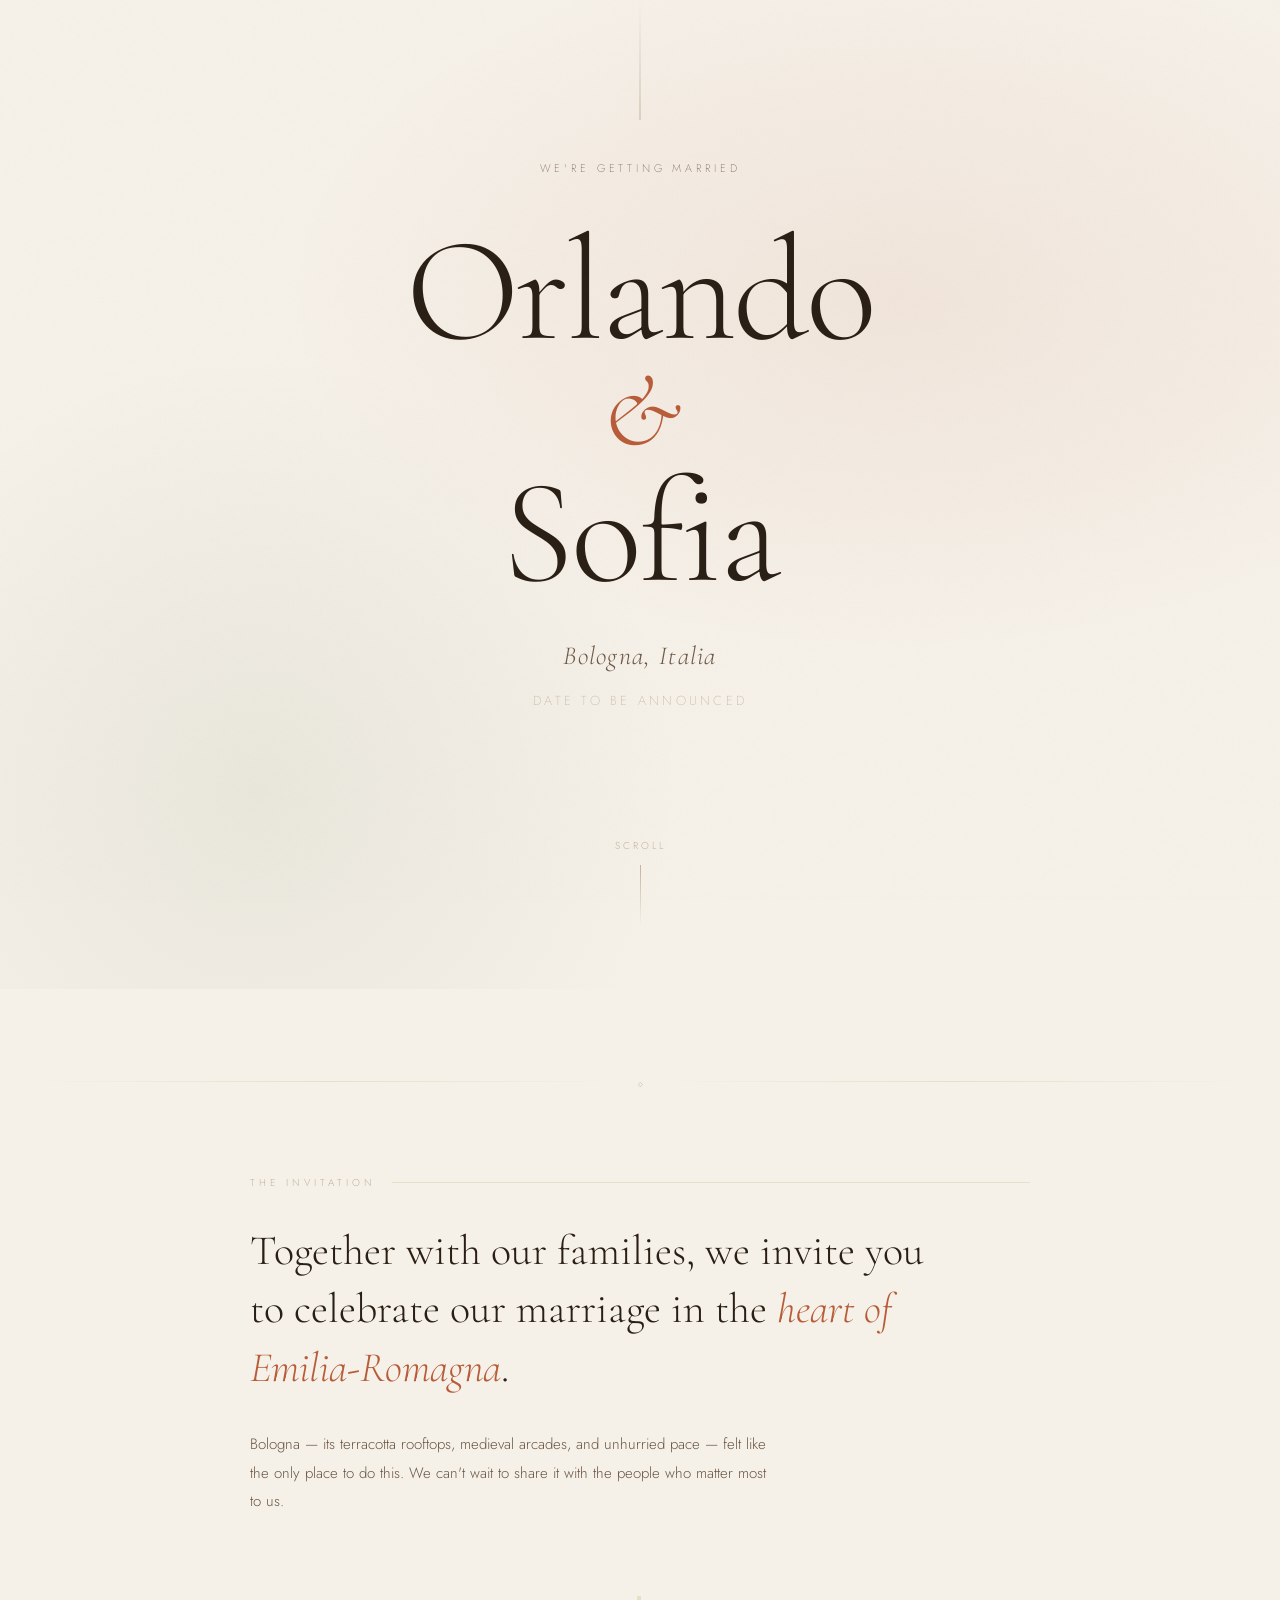
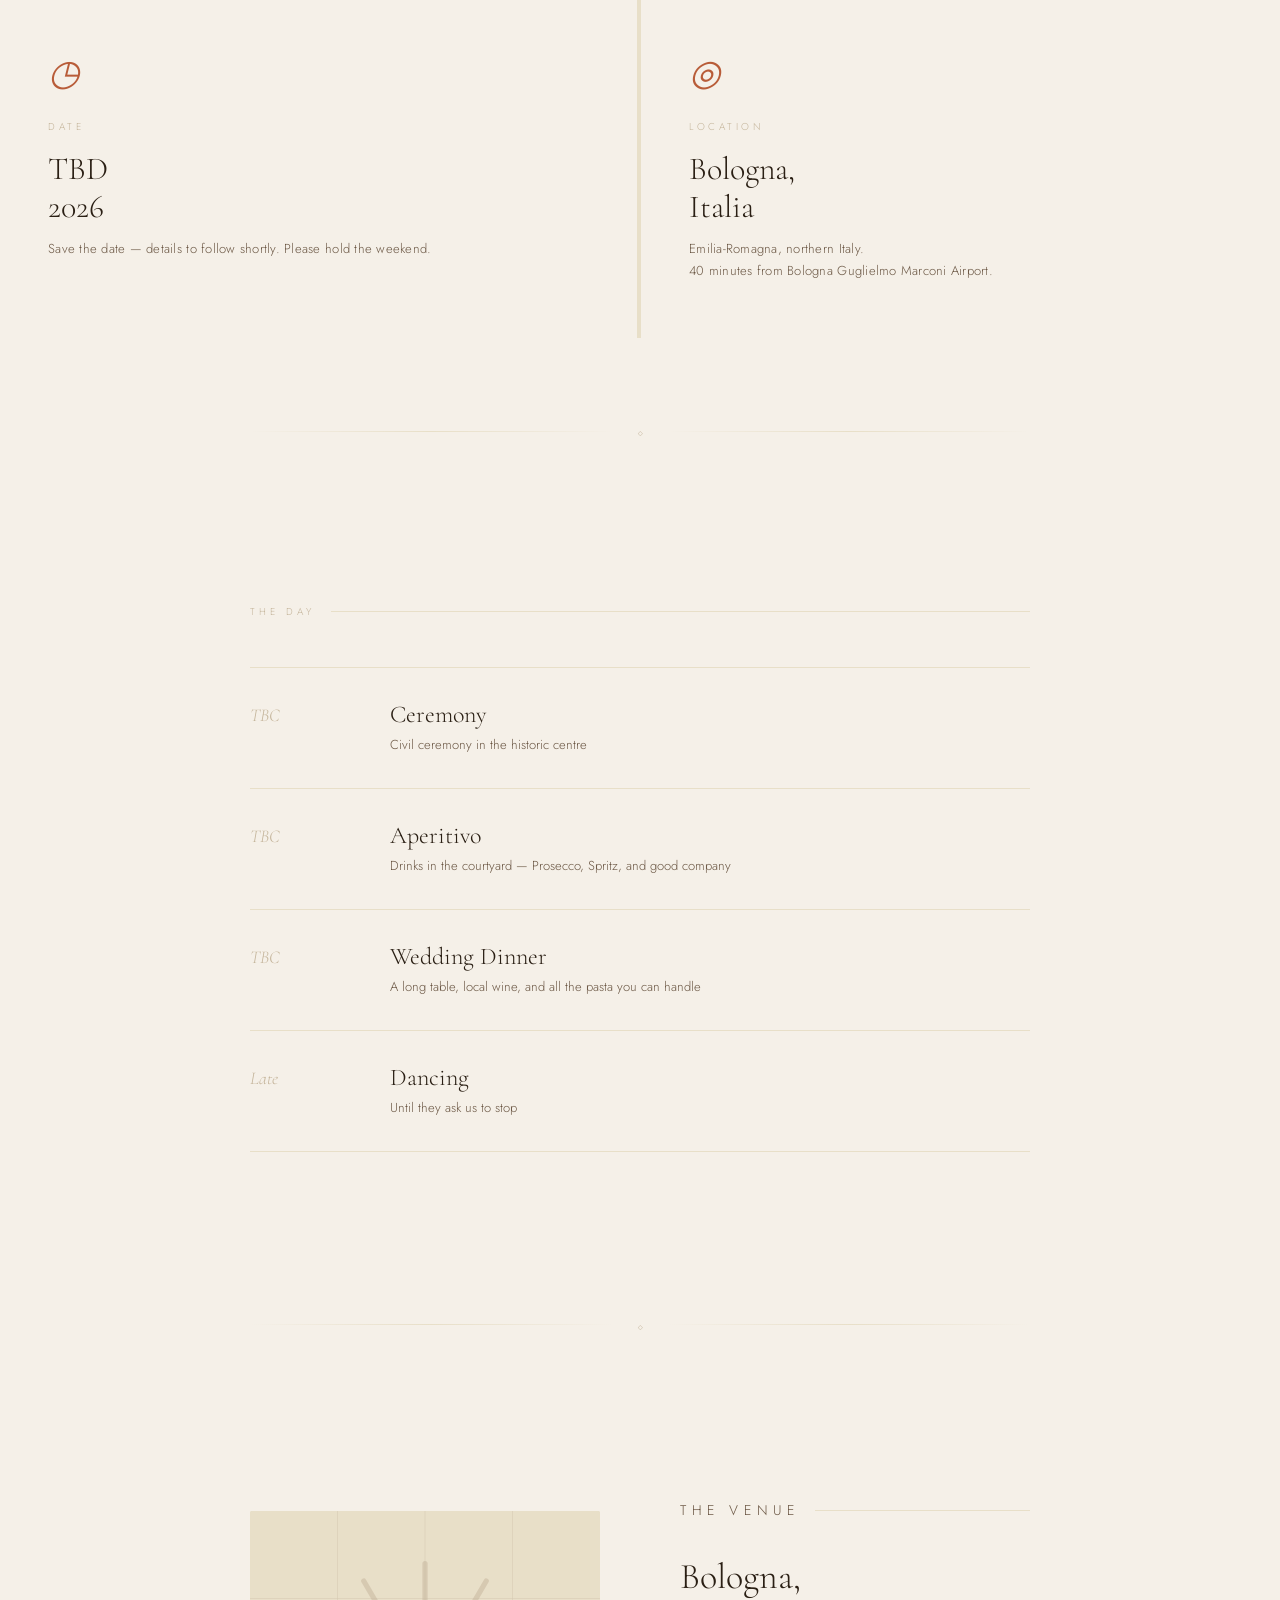
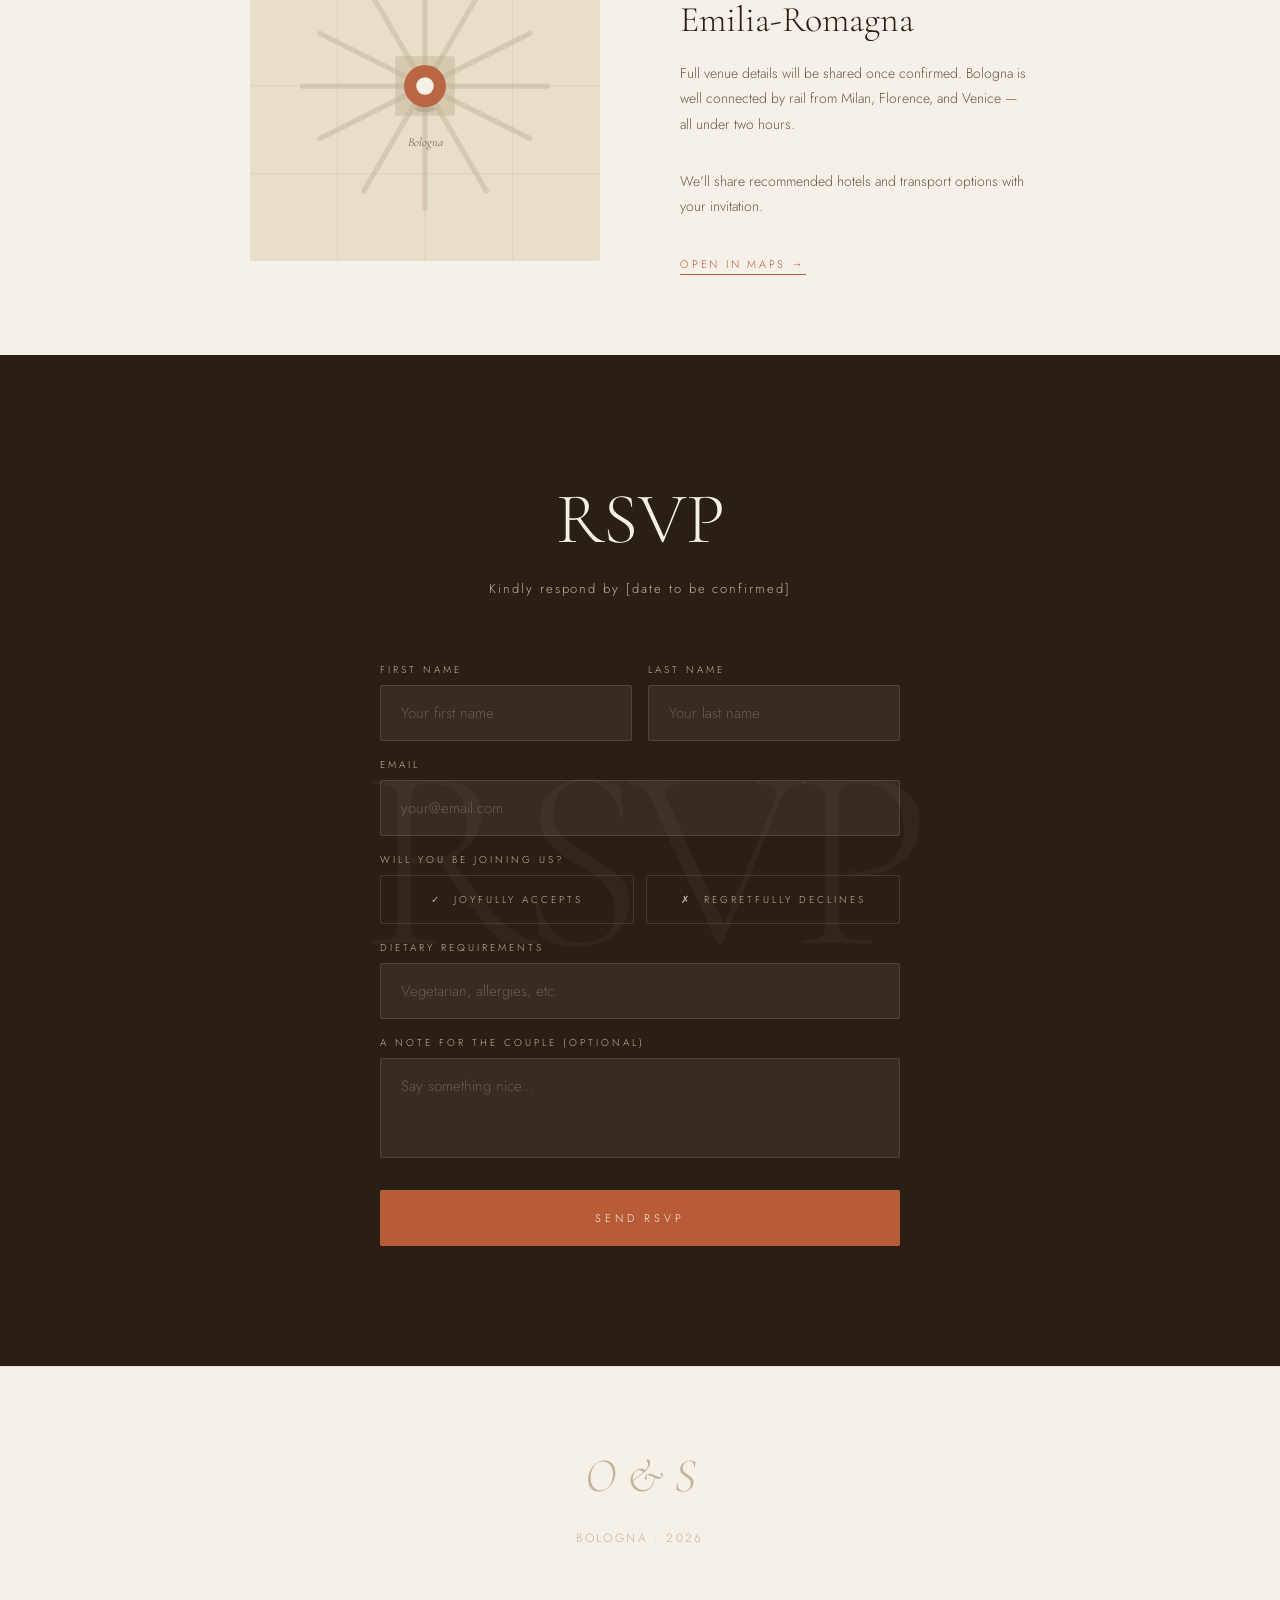
==== index.html @ 927996a4 "Add wedding invite page" ====
<!DOCTYPE html>
<html lang="en">
<head>
<meta charset="UTF-8">
<meta name="viewport" content="width=device-width, initial-scale=1.0">
<title>Orlando & Sofia — Bologna</title>
<link rel="preconnect" href="https://fonts.googleapis.com">
<link href="https://fonts.googleapis.com/css2?family=Cormorant+Garamond:ital,wght@0,300;0,400;1,300;1,400&family=Jost:wght@200;300;400&display=swap" rel="stylesheet">
<style>
  *, *::before, *::after { box-sizing: border-box; margin: 0; padding: 0; }

  :root {
    --cream: #f5f0e8;
    --warm: #e8dfc8;
    --stone: #c4b49a;
    --bark: #6b5744;
    --ink: #2a1f14;
    --terracotta: #b85c38;
    --sage: #7a8c6e;
  }

  html { scroll-behavior: smooth; }

  body {
    background: var(--cream);
    color: var(--ink);
    font-family: 'Jost', sans-serif;
    font-weight: 300;
    overflow-x: hidden;
  }

  /* Grain overlay */
  body::before {
    content: '';
    position: fixed;
    inset: 0;
    background-image: url("data:image/svg+xml,%3Csvg viewBox='0 0 256 256' xmlns='http://www.w3.org/2000/svg'%3E%3Cfilter id='noise'%3E%3CfeTurbulence type='fractalNoise' baseFrequency='0.9' numOctaves='4' stitchTiles='stitch'/%3E%3C/filter%3E%3Crect width='100%25' height='100%25' filter='url(%23noise)' opacity='0.04'/%3E%3C/svg%3E");
    pointer-events: none;
    z-index: 1000;
    opacity: 0.4;
  }

  /* ── HERO ── */
  .hero {
    min-height: 100vh;
    display: grid;
    grid-template-rows: 1fr auto;
    position: relative;
    padding: 0 40px;
    overflow: hidden;
  }

  .hero-bg {
    position: absolute;
    inset: 0;
    background:
      radial-gradient(ellipse 80% 60% at 70% 30%, rgba(184,92,56,0.08) 0%, transparent 60%),
      radial-gradient(ellipse 60% 80% at 20% 80%, rgba(122,140,110,0.10) 0%, transparent 55%),
      var(--cream);
    z-index: 0;
  }

  .hero-ornament {
    position: absolute;
    top: 0; left: 50%;
    transform: translateX(-50%);
    width: 1px;
    height: 120px;
    background: linear-gradient(to bottom, transparent, var(--stone));
    z-index: 1;
  }

  .hero-content {
    display: flex;
    flex-direction: column;
    align-items: center;
    justify-content: center;
    text-align: center;
    padding: 160px 0 80px;
    position: relative;
    z-index: 2;
  }

  .hero-eyebrow {
    font-family: 'Jost', sans-serif;
    font-weight: 200;
    font-size: 11px;
    letter-spacing: 0.35em;
    text-transform: uppercase;
    color: var(--bark);
    margin-bottom: 48px;
    opacity: 0;
    animation: fadeUp 1s ease 0.2s forwards;
  }

  .hero-names {
    font-family: 'Cormorant Garamond', serif;
    font-weight: 300;
    font-size: clamp(72px, 12vw, 148px);
    line-height: 0.9;
    letter-spacing: -0.02em;
    color: var(--ink);
    opacity: 0;
    animation: fadeUp 1.2s ease 0.4s forwards;
  }

  .hero-names .ampersand {
    font-style: italic;
    color: var(--terracotta);
    display: block;
    font-size: 0.7em;
    margin: 8px 0;
  }

  .hero-location {
    font-family: 'Cormorant Garamond', serif;
    font-style: italic;
    font-size: clamp(18px, 3vw, 26px);
    color: var(--bark);
    margin-top: 40px;
    letter-spacing: 0.05em;
    opacity: 0;
    animation: fadeUp 1s ease 0.8s forwards;
  }

  .hero-date {
    font-family: 'Jost', sans-serif;
    font-weight: 200;
    font-size: 13px;
    letter-spacing: 0.25em;
    text-transform: uppercase;
    color: var(--stone);
    margin-top: 20px;
    opacity: 0;
    animation: fadeUp 1s ease 1s forwards;
  }

  .hero-scroll {
    padding: 48px 0 64px;
    display: flex;
    flex-direction: column;
    align-items: center;
    gap: 12px;
    position: relative;
    z-index: 2;
    opacity: 0;
    animation: fadeUp 1s ease 1.4s forwards;
  }

  .hero-scroll span {
    font-size: 10px;
    letter-spacing: 0.3em;
    text-transform: uppercase;
    color: var(--stone);
  }

  .scroll-line {
    width: 1px;
    height: 60px;
    background: linear-gradient(to bottom, var(--stone), transparent);
    animation: scrollPulse 2s ease-in-out infinite;
  }

  /* ── DIVIDER ── */
  .divider {
    display: flex;
    align-items: center;
    gap: 24px;
    padding: 0 40px;
    margin: 80px 0;
  }

  .divider-line {
    flex: 1;
    height: 1px;
    background: linear-gradient(to right, transparent, var(--warm), transparent);
  }

  .divider-mark {
    font-family: 'Cormorant Garamond', serif;
    font-style: italic;
    font-size: 22px;
    color: var(--stone);
  }

  /* ── SECTION BASE ── */
  section {
    max-width: 860px;
    margin: 0 auto;
    padding: 0 40px;
  }

  .section-label {
    font-size: 10px;
    letter-spacing: 0.4em;
    text-transform: uppercase;
    color: var(--stone);
    margin-bottom: 32px;
    display: flex;
    align-items: center;
    gap: 16px;
  }

  .section-label::after {
    content: '';
    flex: 1;
    height: 1px;
    background: var(--warm);
  }

  /* ── INTRO ── */
  .intro-text {
    font-family: 'Cormorant Garamond', serif;
    font-size: clamp(28px, 4vw, 42px);
    font-weight: 300;
    line-height: 1.4;
    color: var(--ink);
    max-width: 680px;
  }

  .intro-text em {
    font-style: italic;
    color: var(--terracotta);
  }

  .intro-sub {
    margin-top: 32px;
    font-size: 15px;
    line-height: 1.9;
    color: var(--bark);
    max-width: 520px;
  }

  /* ── DETAILS GRID ── */
  .details-grid {
    display: grid;
    grid-template-columns: 1fr 1fr;
    gap: 2px;
    background: var(--warm);
    margin: 80px 0;
  }

  .detail-card {
    background: var(--cream);
    padding: 56px 48px;
  }

  .detail-card:first-child {
    border-right: 2px solid var(--warm);
  }

  .detail-icon {
    font-family: 'Cormorant Garamond', serif;
    font-style: italic;
    font-size: 36px;
    color: var(--terracotta);
    margin-bottom: 24px;
    display: block;
  }

  .detail-heading {
    font-size: 10px;
    letter-spacing: 0.35em;
    text-transform: uppercase;
    color: var(--stone);
    margin-bottom: 16px;
  }

  .detail-main {
    font-family: 'Cormorant Garamond', serif;
    font-size: 32px;
    font-weight: 300;
    line-height: 1.2;
    color: var(--ink);
  }

  .detail-sub {
    margin-top: 12px;
    font-size: 13px;
    color: var(--bark);
    line-height: 1.7;
    letter-spacing: 0.02em;
  }

  /* ── SCHEDULE ── */
  .schedule {
    padding: 80px 0;
  }

  .schedule-list {
    list-style: none;
    margin-top: 48px;
    display: flex;
    flex-direction: column;
    gap: 0;
  }

  .schedule-item {
    display: grid;
    grid-template-columns: 100px 1fr;
    gap: 40px;
    padding: 32px 0;
    border-top: 1px solid var(--warm);
    align-items: start;
    transition: background 0.2s;
  }

  .schedule-item:last-child { border-bottom: 1px solid var(--warm); }

  .schedule-time {
    font-family: 'Cormorant Garamond', serif;
    font-style: italic;
    font-size: 18px;
    color: var(--stone);
    padding-top: 4px;
  }

  .schedule-event {
    font-family: 'Cormorant Garamond', serif;
    font-size: 24px;
    font-weight: 300;
    color: var(--ink);
  }

  .schedule-note {
    font-size: 13px;
    color: var(--bark);
    margin-top: 6px;
    line-height: 1.6;
  }

  /* ── VENUE ── */
  .venue-block {
    padding: 80px 0;
    display: grid;
    grid-template-columns: 1fr 1fr;
    gap: 80px;
    align-items: center;
  }

  .venue-map {
    aspect-ratio: 1;
    background: var(--warm);
    border-radius: 2px;
    overflow: hidden;
    position: relative;
  }

  .venue-map svg {
    width: 100%;
    height: 100%;
  }

  .venue-info h3 {
    font-family: 'Cormorant Garamond', serif;
    font-size: 36px;
    font-weight: 300;
    line-height: 1.2;
    margin-bottom: 20px;
  }

  .venue-info p {
    font-size: 14px;
    color: var(--bark);
    line-height: 1.8;
    margin-bottom: 32px;
  }

  .venue-link {
    display: inline-flex;
    align-items: center;
    gap: 10px;
    font-size: 11px;
    letter-spacing: 0.25em;
    text-transform: uppercase;
    color: var(--terracotta);
    text-decoration: none;
    border-bottom: 1px solid currentColor;
    padding-bottom: 2px;
    transition: opacity 0.2s;
  }

  .venue-link:hover { opacity: 0.6; }

  /* ── RSVP ── */
  .rsvp-section {
    padding: 120px 40px;
    max-width: 100%;
    background: var(--ink);
    color: var(--cream);
    text-align: center;
    position: relative;
    overflow: hidden;
  }

  .rsvp-section::before {
    content: 'RSVP';
    position: absolute;
    font-family: 'Cormorant Garamond', serif;
    font-size: 260px;
    font-weight: 300;
    color: rgba(255,255,255,0.03);
    top: 50%;
    left: 50%;
    transform: translate(-50%, -50%);
    white-space: nowrap;
    pointer-events: none;
    letter-spacing: -0.05em;
  }

  .rsvp-heading {
    font-family: 'Cormorant Garamond', serif;
    font-size: clamp(40px, 6vw, 72px);
    font-weight: 300;
    color: var(--cream);
    margin-bottom: 16px;
    position: relative;
  }

  .rsvp-sub {
    font-size: 13px;
    letter-spacing: 0.15em;
    color: var(--stone);
    margin-bottom: 64px;
    position: relative;
  }

  .rsvp-form {
    max-width: 520px;
    margin: 0 auto;
    display: flex;
    flex-direction: column;
    gap: 16px;
    position: relative;
  }

  .form-row {
    display: grid;
    grid-template-columns: 1fr 1fr;
    gap: 16px;
  }

  .field {
    display: flex;
    flex-direction: column;
    gap: 8px;
    text-align: left;
  }

  .field label {
    font-size: 10px;
    letter-spacing: 0.3em;
    text-transform: uppercase;
    color: var(--stone);
  }

  .field input,
  .field select,
  .field textarea {
    background: rgba(255,255,255,0.06);
    border: 1px solid rgba(255,255,255,0.12);
    color: var(--cream);
    font-family: 'Jost', sans-serif;
    font-weight: 300;
    font-size: 15px;
    padding: 16px 20px;
    border-radius: 2px;
    outline: none;
    transition: border-color 0.2s, background 0.2s;
    width: 100%;
  }

  .field input::placeholder,
  .field textarea::placeholder { color: rgba(245,240,232,0.25); }

  .field input:focus,
  .field select:focus,
  .field textarea:focus {
    border-color: rgba(255,255,255,0.35);
    background: rgba(255,255,255,0.09);
  }

  .field select option { background: var(--ink); }

  .field textarea { resize: none; min-height: 100px; }

  .rsvp-radio-group {
    display: grid;
    grid-template-columns: 1fr 1fr;
    gap: 12px;
  }

  .radio-card {
    position: relative;
  }

  .radio-card input {
    position: absolute;
    opacity: 0;
    width: 0; height: 0;
  }

  .radio-label {
    display: flex;
    align-items: center;
    justify-content: center;
    gap: 10px;
    padding: 16px;
    border: 1px solid rgba(255,255,255,0.12);
    border-radius: 2px;
    cursor: pointer;
    font-size: 13px;
    letter-spacing: 0.1em;
    color: var(--stone);
    transition: all 0.2s;
  }

  .radio-card input:checked + .radio-label {
    border-color: var(--terracotta);
    color: var(--cream);
    background: rgba(184,92,56,0.15);
  }

  .submit-btn {
    margin-top: 16px;
    padding: 20px 48px;
    background: var(--terracotta);
    color: var(--cream);
    border: none;
    font-family: 'Jost', sans-serif;
    font-weight: 300;
    font-size: 11px;
    letter-spacing: 0.35em;
    text-transform: uppercase;
    cursor: pointer;
    border-radius: 2px;
    transition: opacity 0.2s, transform 0.2s;
  }

  .submit-btn:hover { opacity: 0.85; transform: translateY(-1px); }

  /* ── FOOTER ── */
  footer {
    padding: 80px 40px;
    text-align: center;
    border-top: 1px solid var(--warm);
  }

  footer .monogram {
    font-family: 'Cormorant Garamond', serif;
    font-style: italic;
    font-size: 48px;
    color: var(--stone);
    display: block;
    margin-bottom: 24px;
  }

  footer p {
    font-size: 12px;
    letter-spacing: 0.2em;
    text-transform: uppercase;
    color: var(--stone);
  }

  /* ── ANIMATIONS ── */
  @keyframes fadeUp {
    from { opacity: 0; transform: translateY(24px); }
    to   { opacity: 1; transform: translateY(0); }
  }

  @keyframes scrollPulse {
    0%, 100% { opacity: 0.4; transform: scaleY(1); }
    50%       { opacity: 1;   transform: scaleY(1.1); }
  }

  .reveal {
    opacity: 0;
    transform: translateY(32px);
    transition: opacity 0.9s ease, transform 0.9s ease;
  }

  .reveal.visible {
    opacity: 1;
    transform: translateY(0);
  }

  /* ── MOBILE ── */
  @media (max-width: 680px) {
    .hero { padding: 0 24px; }
    section { padding: 0 24px; }
    .details-grid { grid-template-columns: 1fr; }
    .detail-card:first-child { border-right: none; border-bottom: 2px solid var(--warm); }
    .venue-block { grid-template-columns: 1fr; gap: 40px; }
    .form-row { grid-template-columns: 1fr; }
    .divider { padding: 0 24px; }
    .rsvp-section { padding: 80px 24px; }
  }
</style>
</head>
<body>

<!-- HERO -->
<div class="hero">
  <div class="hero-bg"></div>
  <div class="hero-ornament"></div>
  <div class="hero-content">
    <p class="hero-eyebrow">We're getting married</p>
    <h1 class="hero-names">
      Orlando
      <span class="ampersand">&</span>
      Sofia
    </h1>
    <p class="hero-location">Bologna, Italia</p>
    <p class="hero-date">Date to be announced</p>
  </div>
  <div class="hero-scroll">
    <span>Scroll</span>
    <div class="scroll-line"></div>
  </div>
</div>

<!-- INTRO -->
<div class="divider reveal">
  <div class="divider-line"></div>
  <span class="divider-mark">◇</span>
  <div class="divider-line"></div>
</div>

<section class="reveal">
  <p class="section-label">The invitation</p>
  <p class="intro-text">
    Together with our families, we invite you to celebrate our marriage in the <em>heart of Emilia-Romagna</em>.
  </p>
  <p class="intro-sub">
    Bologna — its terracotta rooftops, medieval arcades, and unhurried pace — felt like the only place to do this. We can't wait to share it with the people who matter most to us.
  </p>
</section>

<!-- DETAILS -->
<div class="details-grid reveal">
  <div class="detail-card">
    <span class="detail-icon">◷</span>
    <p class="detail-heading">Date</p>
    <p class="detail-main">TBD<br>2026</p>
    <p class="detail-sub">Save the date — details to follow shortly. Please hold the weekend.</p>
  </div>
  <div class="detail-card">
    <span class="detail-icon">◎</span>
    <p class="detail-heading">Location</p>
    <p class="detail-main">Bologna,<br>Italia</p>
    <p class="detail-sub">Emilia-Romagna, northern Italy.<br>40 minutes from Bologna Guglielmo Marconi Airport.</p>
  </div>
</div>

<!-- SCHEDULE -->
<section>
  <div class="divider reveal" style="padding: 0; margin: 0 0 80px;">
    <div class="divider-line"></div>
    <span class="divider-mark">◇</span>
    <div class="divider-line"></div>
  </div>
  <div class="schedule reveal">
    <p class="section-label">The day</p>
    <ul class="schedule-list">
      <li class="schedule-item">
        <span class="schedule-time">TBC</span>
        <div>
          <p class="schedule-event">Ceremony</p>
          <p class="schedule-note">Civil ceremony in the historic centre</p>
        </div>
      </li>
      <li class="schedule-item">
        <span class="schedule-time">TBC</span>
        <div>
          <p class="schedule-event">Aperitivo</p>
          <p class="schedule-note">Drinks in the courtyard — Prosecco, Spritz, and good company</p>
        </div>
      </li>
      <li class="schedule-item">
        <span class="schedule-time">TBC</span>
        <div>
          <p class="schedule-event">Wedding Dinner</p>
          <p class="schedule-note">A long table, local wine, and all the pasta you can handle</p>
        </div>
      </li>
      <li class="schedule-item">
        <span class="schedule-time">Late</span>
        <div>
          <p class="schedule-event">Dancing</p>
          <p class="schedule-note">Until they ask us to stop</p>
        </div>
      </li>
    </ul>
  </div>
</section>

<!-- VENUE -->
<section>
  <div class="divider reveal" style="padding: 0; margin: 80px 0;">
    <div class="divider-line"></div>
    <span class="divider-mark">◇</span>
    <div class="divider-line"></div>
  </div>
  <div class="venue-block reveal">
    <div class="venue-map">
      <svg viewBox="0 0 400 400" xmlns="http://www.w3.org/2000/svg">
        <rect width="400" height="400" fill="#e8dfc8"/>
        <!-- Grid lines -->
        <g stroke="#c4b49a" stroke-width="0.5" opacity="0.6">
          <line x1="0" y1="100" x2="400" y2="100"/>
          <line x1="0" y1="200" x2="400" y2="200"/>
          <line x1="0" y1="300" x2="400" y2="300"/>
          <line x1="100" y1="0" x2="100" y2="400"/>
          <line x1="200" y1="0" x2="200" y2="400"/>
          <line x1="300" y1="0" x2="300" y2="400"/>
        </g>
        <!-- Streets (simplified Bologna centro) -->
        <g stroke="#c4b49a" stroke-width="6" stroke-linecap="round" fill="none" opacity="0.5">
          <line x1="60" y1="200" x2="340" y2="200"/>
          <line x1="200" y1="60" x2="200" y2="340"/>
          <line x1="80" y1="140" x2="320" y2="260"/>
          <line x1="80" y1="260" x2="320" y2="140"/>
          <line x1="130" y1="80" x2="270" y2="320"/>
          <line x1="130" y1="320" x2="270" y2="80"/>
        </g>
        <!-- Piazza Maggiore shape -->
        <rect x="166" y="166" width="68" height="68" fill="#c4b49a" rx="2" opacity="0.5"/>
        <!-- Pin -->
        <circle cx="200" cy="200" r="24" fill="#b85c38" opacity="0.9"/>
        <circle cx="200" cy="200" r="10" fill="#f5f0e8"/>
        <!-- Pin shadow -->
        <ellipse cx="200" cy="226" rx="12" ry="4" fill="#6b5744" opacity="0.2"/>
        <!-- Label -->
        <text x="200" y="268" text-anchor="middle" font-family="Cormorant Garamond, serif" font-style="italic" font-size="14" fill="#6b5744">Bologna</text>
      </svg>
    </div>
    <div class="venue-info">
      <p class="section-label">The venue</p>
      <h3>Bologna,<br>Emilia-Romagna</h3>
      <p>Full venue details will be shared once confirmed. Bologna is well connected by rail from Milan, Florence, and Venice — all under two hours.</p>
      <p>We'll share recommended hotels and transport options with your invitation.</p>
      <a href="https://maps.google.com/?q=Bologna,Italy" target="_blank" class="venue-link">
        Open in maps →
      </a>
    </div>
  </div>
</section>

<!-- RSVP -->
<div class="rsvp-section" id="rsvp">
  <h2 class="rsvp-heading">RSVP</h2>
  <p class="rsvp-sub">Kindly respond by [date to be confirmed]</p>

  <form class="rsvp-form" onsubmit="handleRSVP(event)">
    <div class="form-row">
      <div class="field">
        <label>First name</label>
        <input type="text" placeholder="Your first name" required>
      </div>
      <div class="field">
        <label>Last name</label>
        <input type="text" placeholder="Your last name" required>
      </div>
    </div>

    <div class="field">
      <label>Email</label>
      <input type="email" placeholder="your@email.com" required>
    </div>

    <div class="field">
      <label>Will you be joining us?</label>
      <div class="rsvp-radio-group">
        <div class="radio-card">
          <input type="radio" name="attending" id="yes" value="yes">
          <label class="radio-label" for="yes">✓ &nbsp;Joyfully accepts</label>
        </div>
        <div class="radio-card">
          <input type="radio" name="attending" id="no" value="no">
          <label class="radio-label" for="no">✗ &nbsp;Regretfully declines</label>
        </div>
      </div>
    </div>

    <div class="field">
      <label>Dietary requirements</label>
      <input type="text" placeholder="Vegetarian, allergies, etc.">
    </div>

    <div class="field">
      <label>A note for the couple (optional)</label>
      <textarea placeholder="Say something nice..."></textarea>
    </div>

    <button type="submit" class="submit-btn">Send RSVP</button>
  </form>
</div>

<!-- FOOTER -->
<footer>
  <span class="monogram">O & S</span>
  <p>Bologna · 2026</p>
</footer>

<script>
  // Scroll reveal
  const reveals = document.querySelectorAll('.reveal');
  const observer = new IntersectionObserver((entries) => {
    entries.forEach(e => {
      if (e.isIntersecting) {
        e.target.classList.add('visible');
        observer.unobserve(e.target);
      }
    });
  }, { threshold: 0.1 });
  reveals.forEach(el => observer.observe(el));

  // RSVP submit
  function handleRSVP(e) {
    e.preventDefault();
    const btn = e.target.querySelector('.submit-btn');
    btn.textContent = 'Sent — thank you ♡';
    btn.style.background = '#7a8c6e';
    btn.disabled = true;
  }
</script>
</body>
</html>
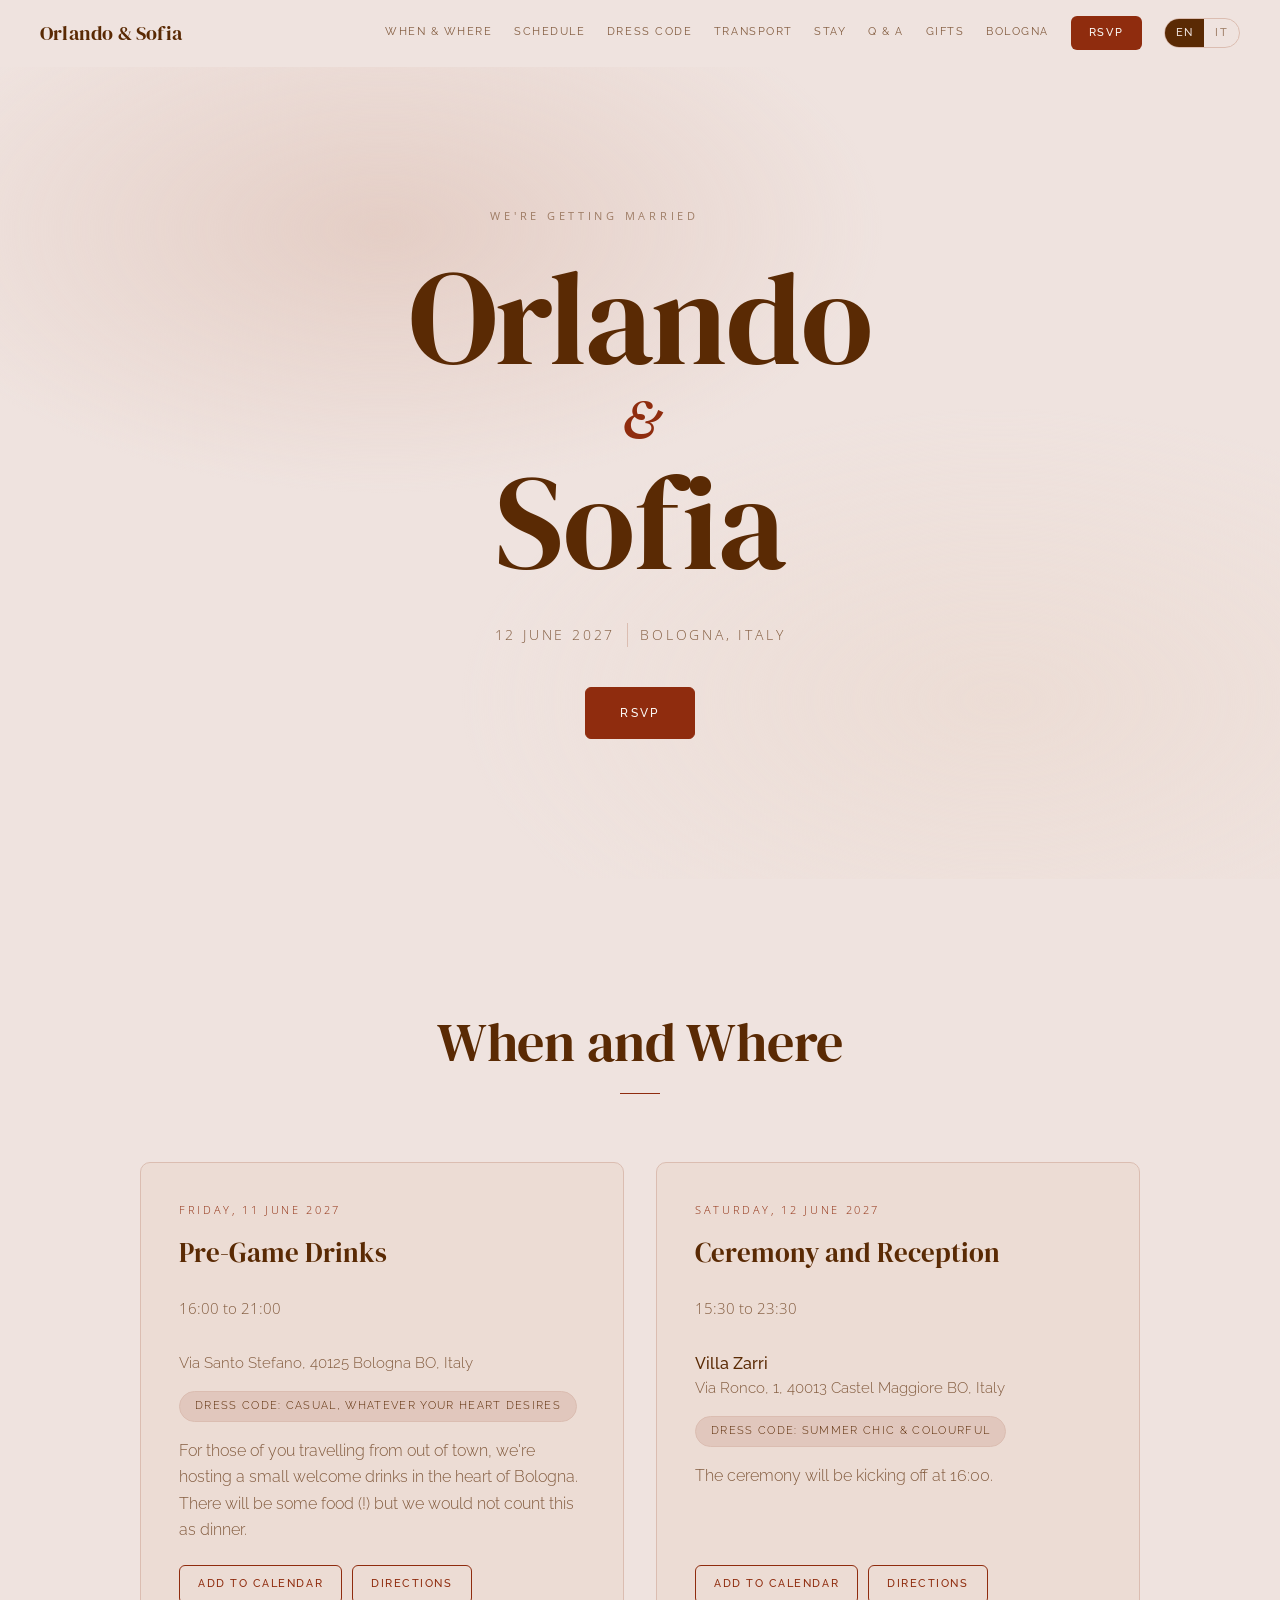
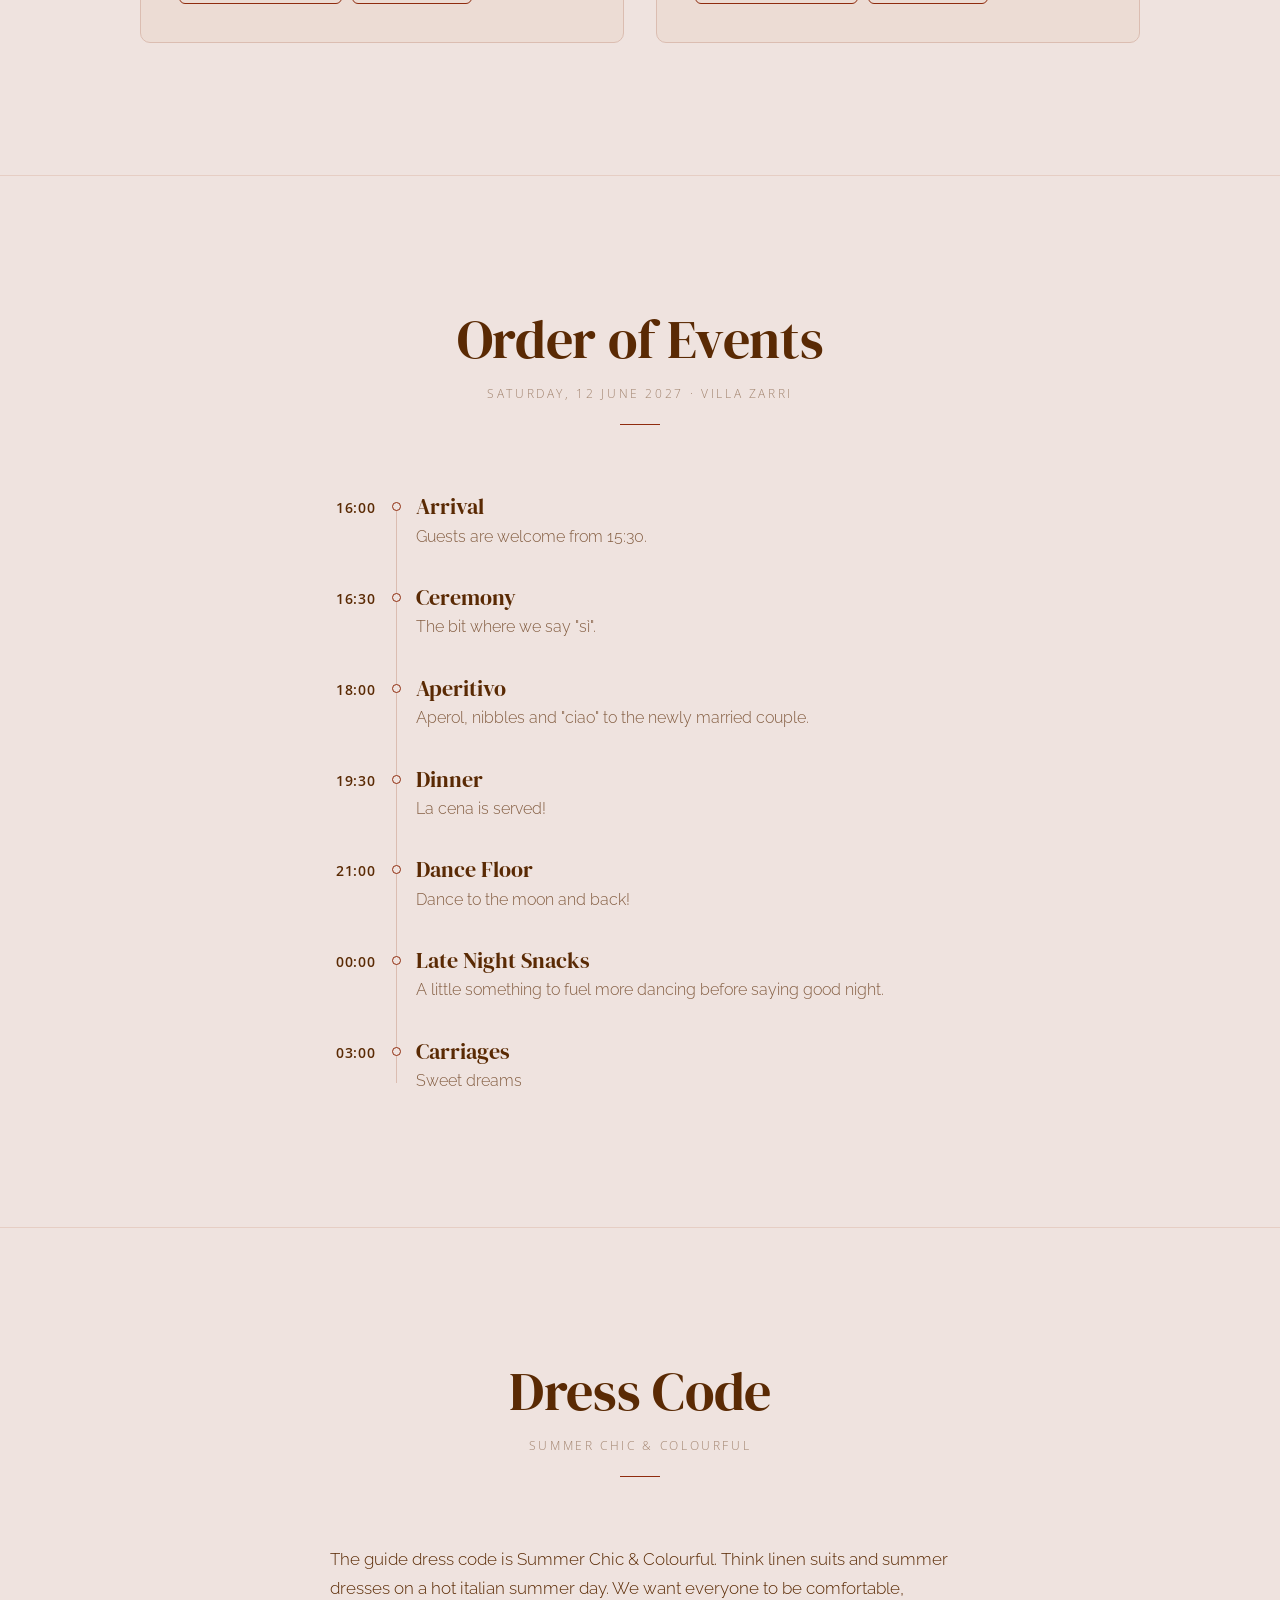
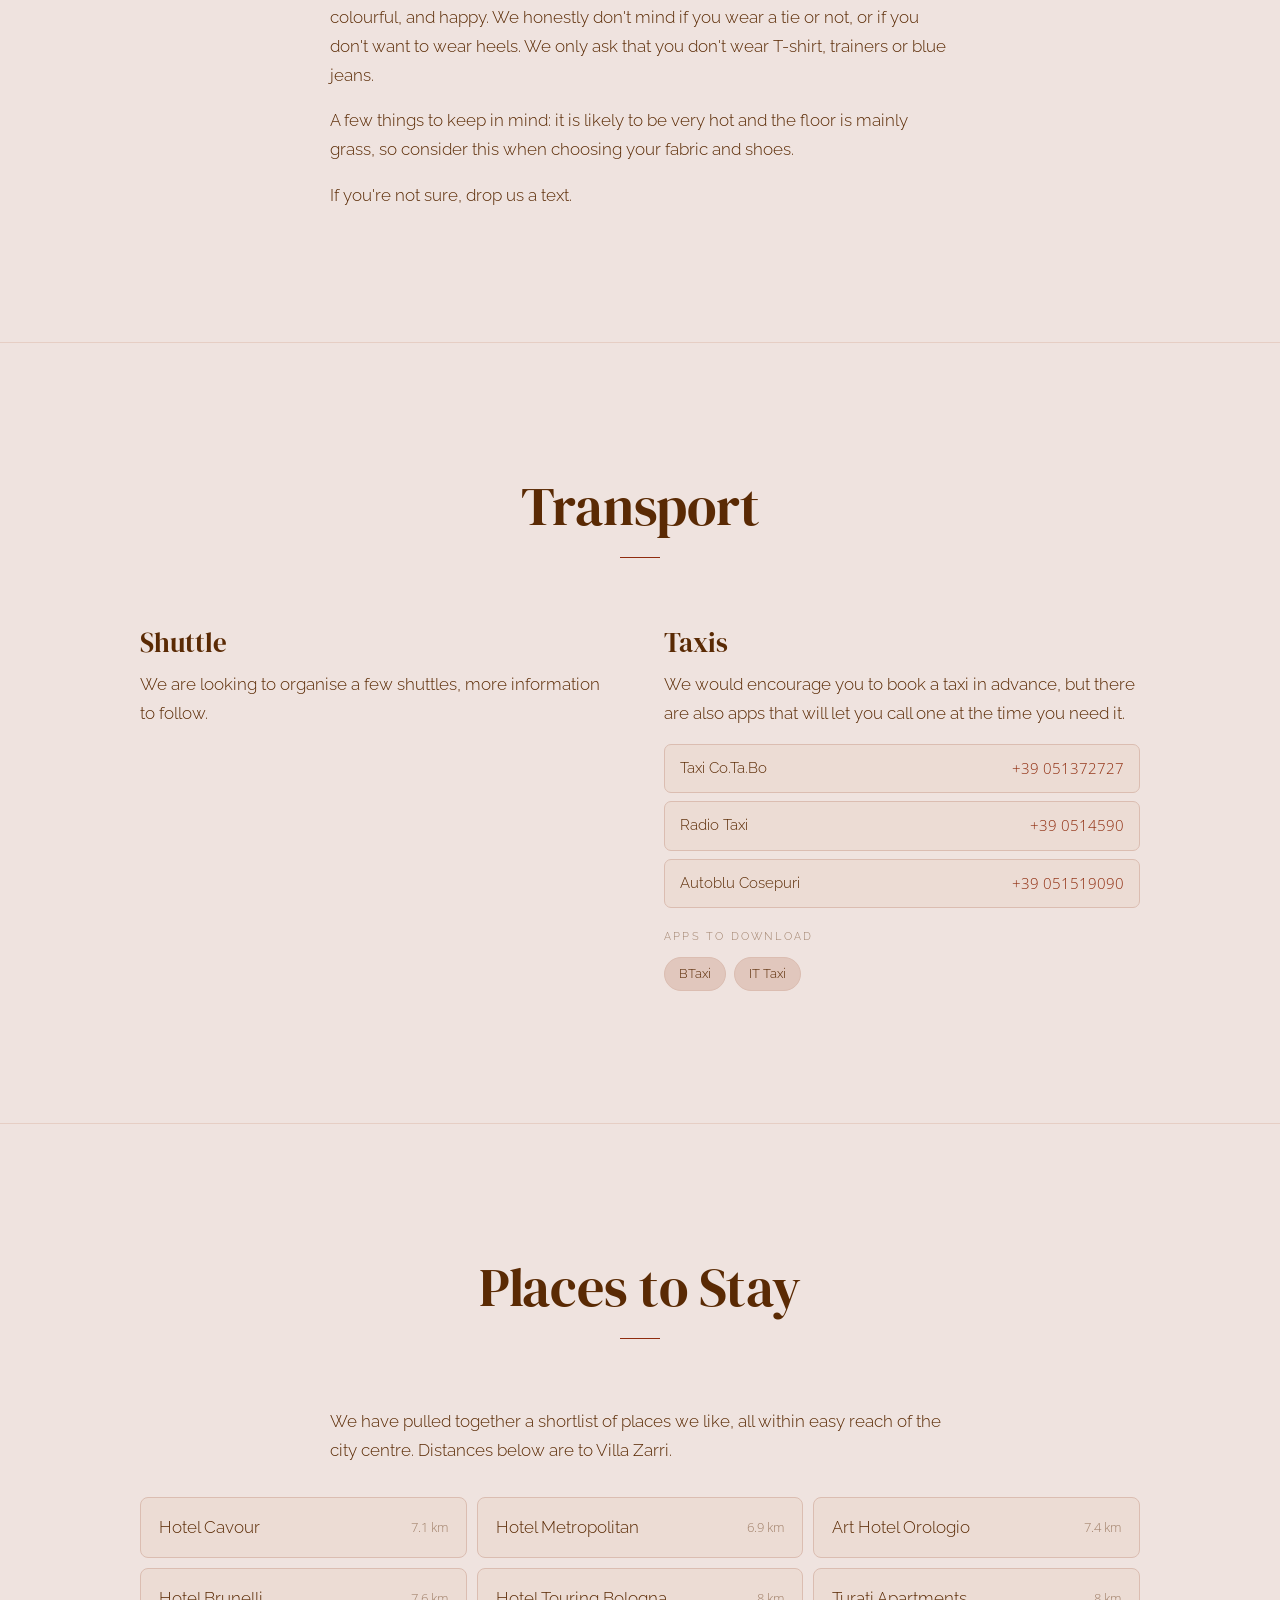
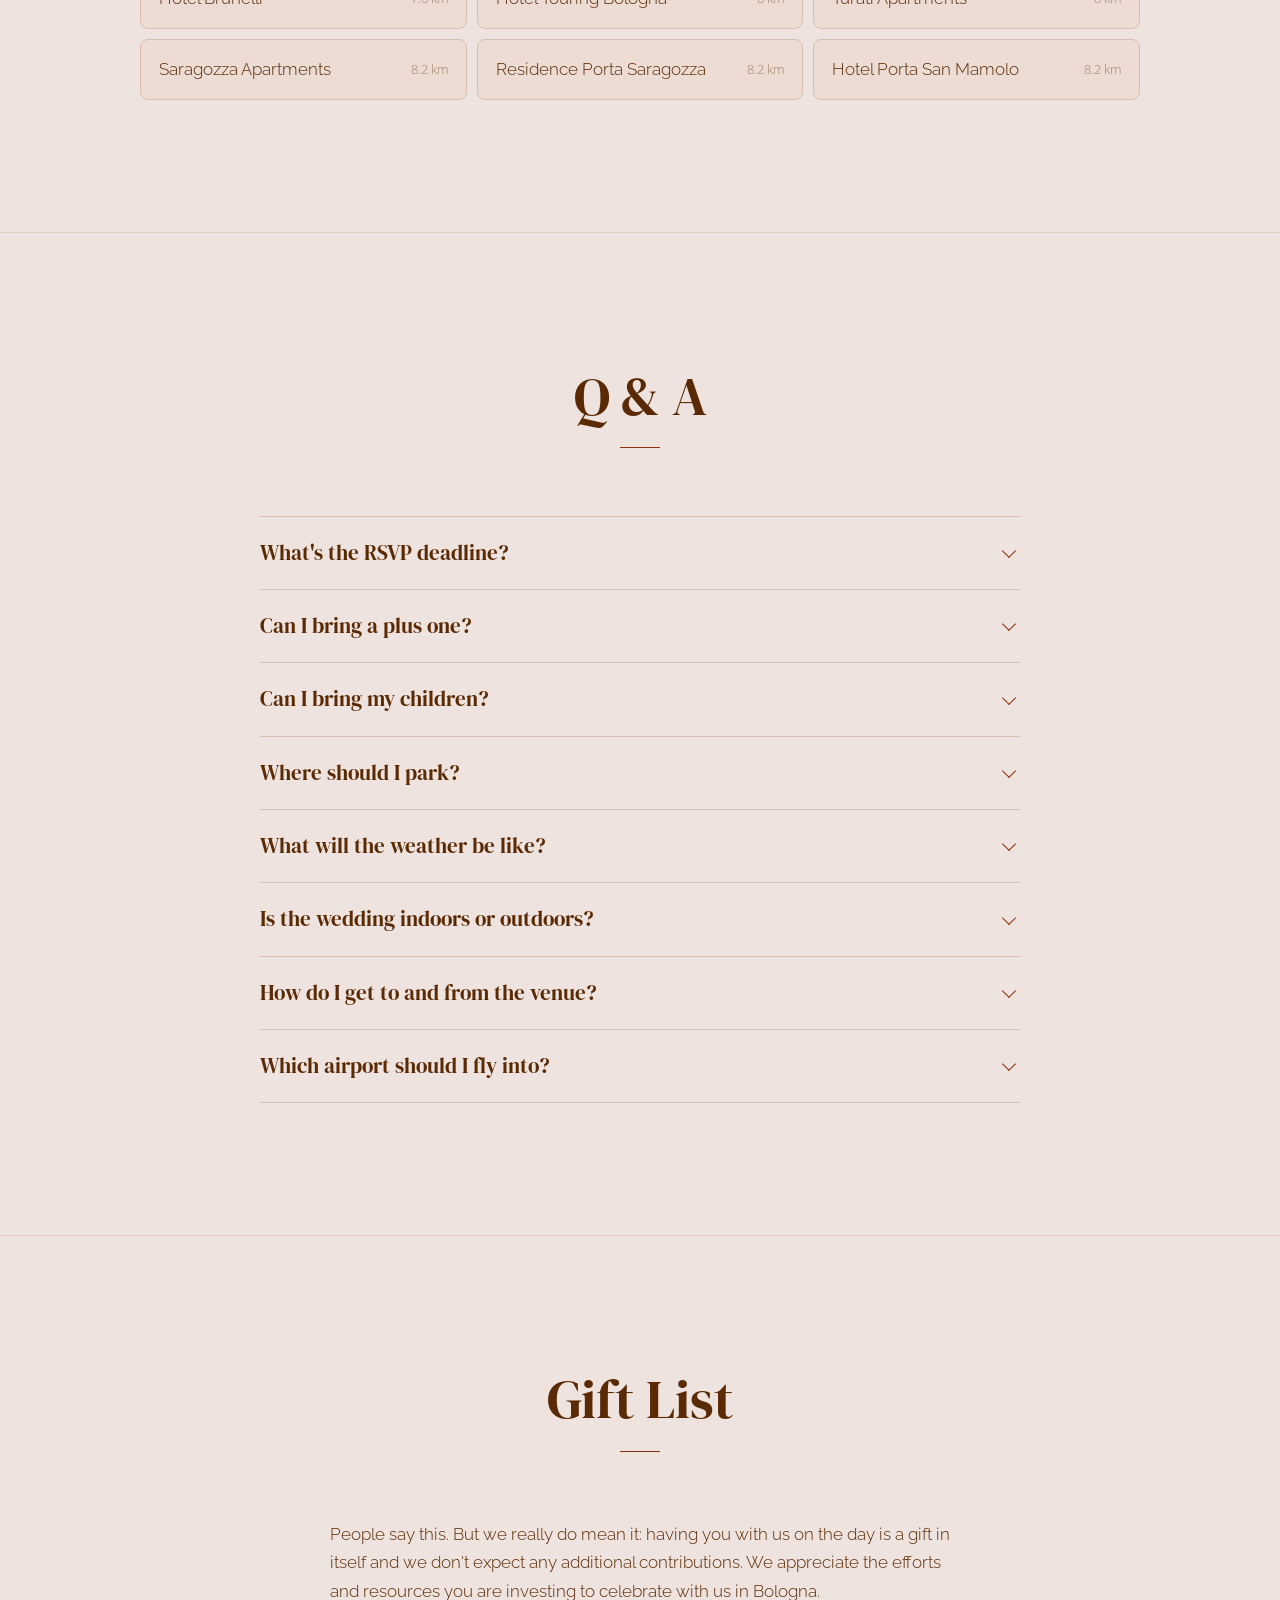
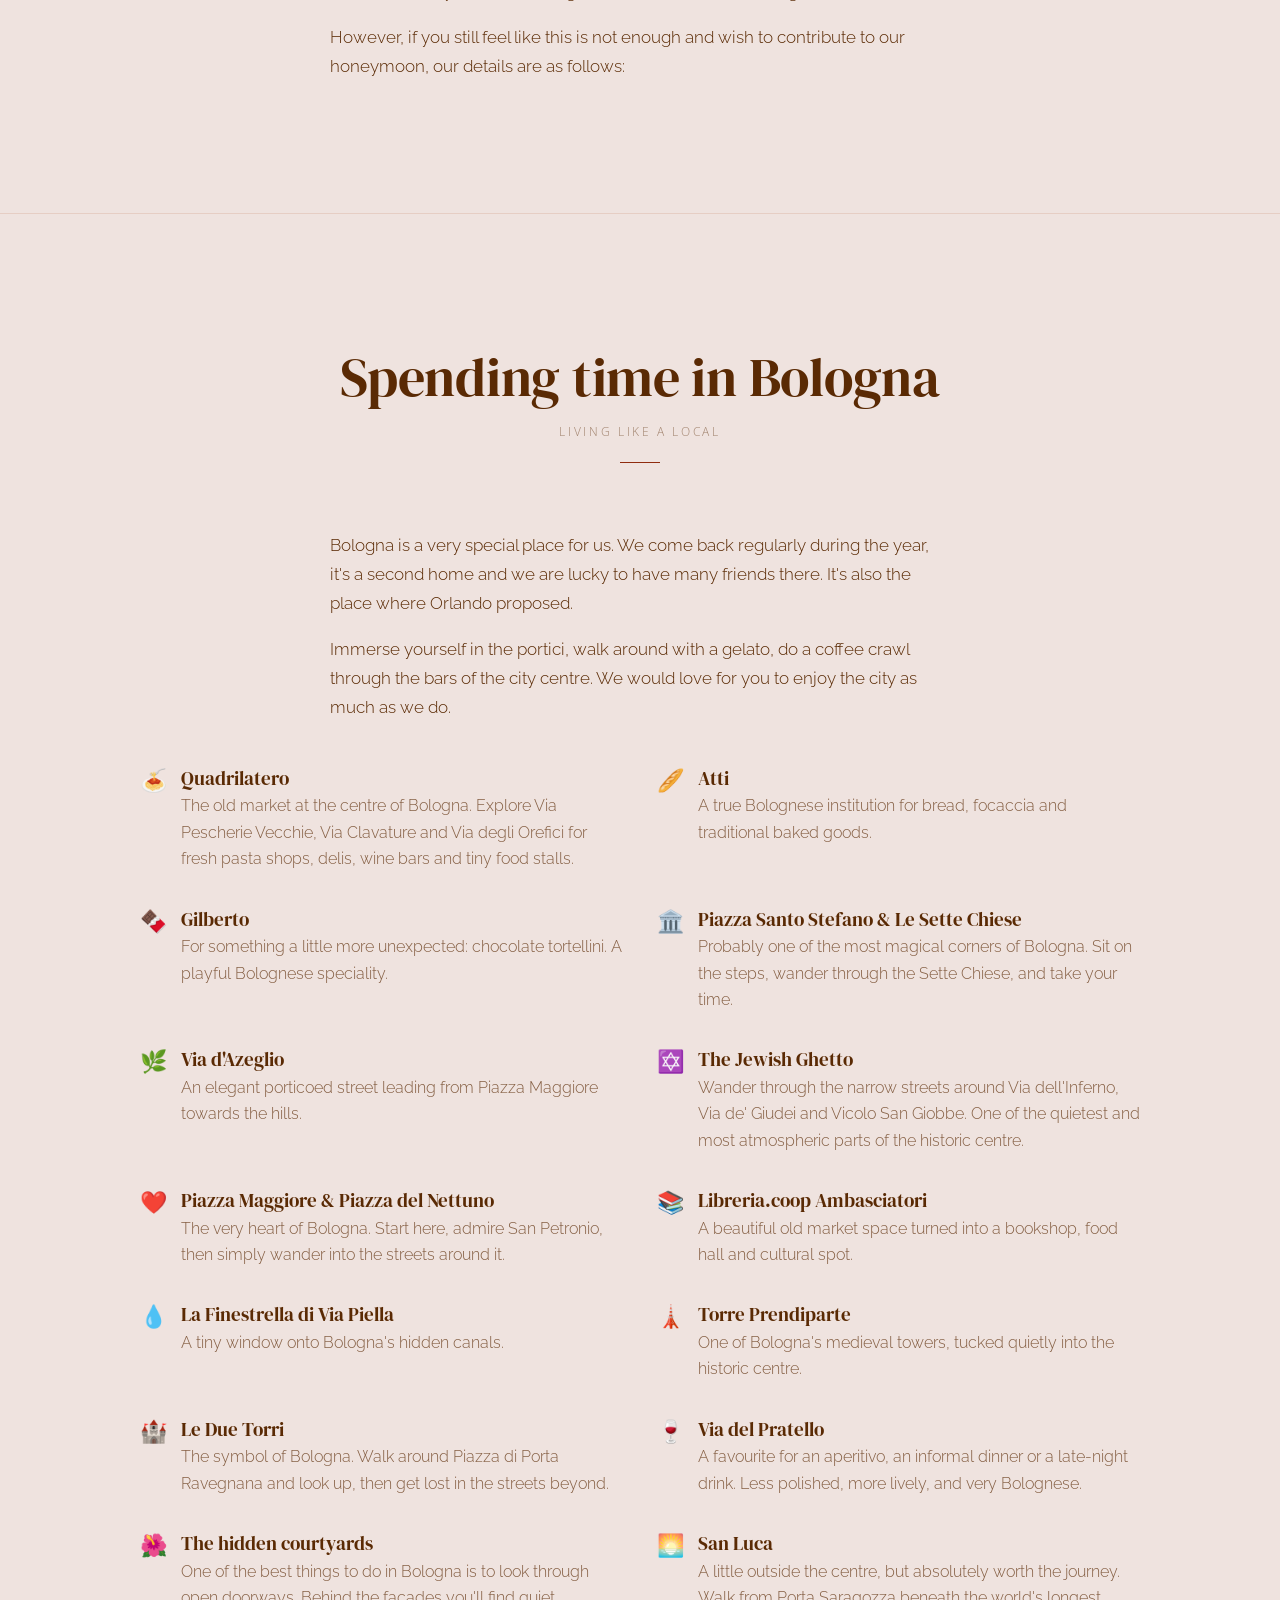
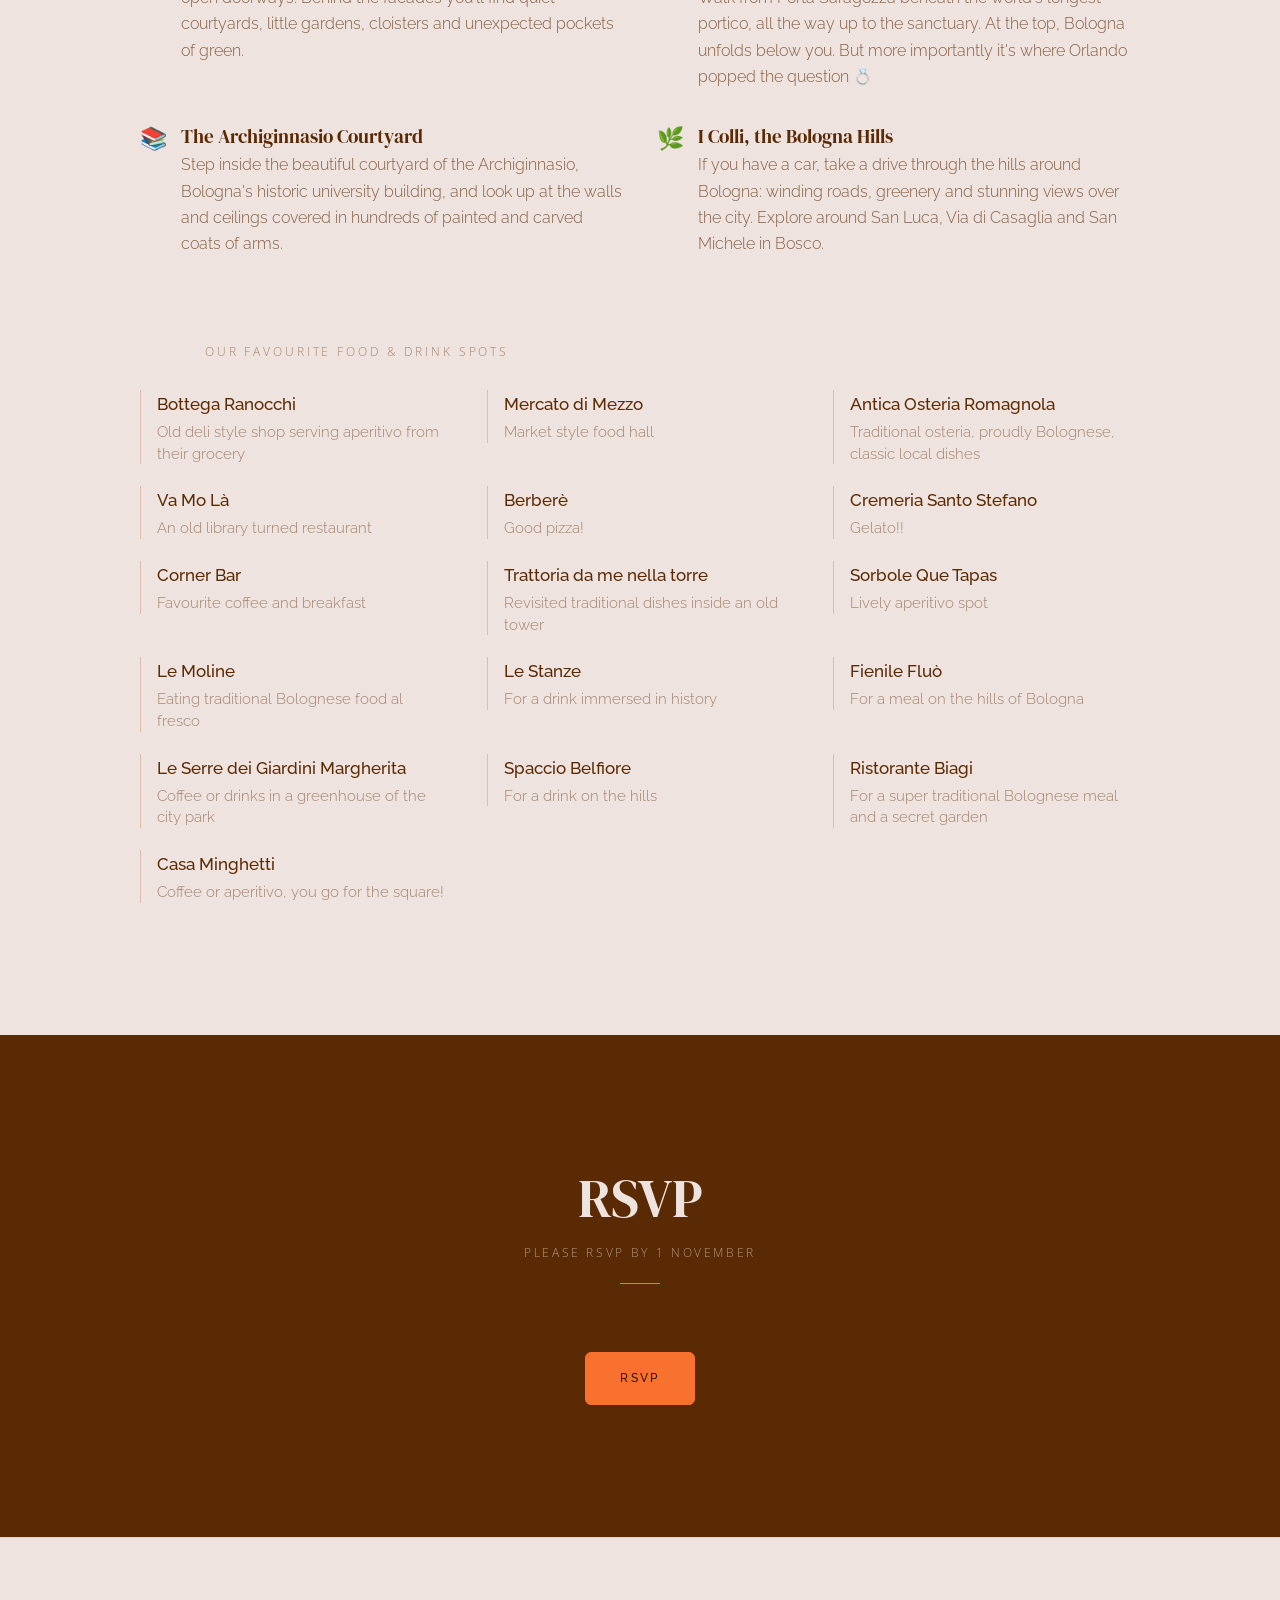
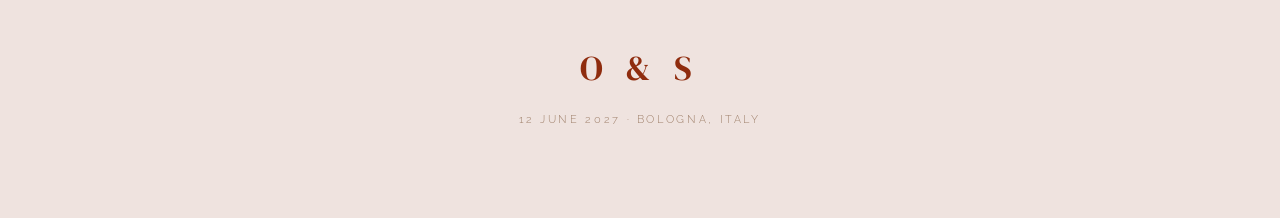
==== commit cbad0d2a: "Rebuild wedding site from the Joy page content Replaces the placeholder invite page with a full recr" ====
--- a/index.html
+++ b/index.html
@@ -1,828 +1,37 @@
 <!DOCTYPE html>
 <html lang="en">
 <head>
-<meta charset="UTF-8">
-<meta name="viewport" content="width=device-width, initial-scale=1.0">
-<title>Orlando & Sofia — Bologna</title>
+<meta charset="utf-8">
+<meta name="viewport" content="width=device-width, initial-scale=1">
+<title>Orlando &amp; Sofia · 12 June 2027</title>
+<meta name="description" content="Orlando and Sofia are getting married in Bologna on 12 June 2027.">
+
+<!-- Guest details, addresses and timings live on this page. Keep it out of
+     search results. Remove these two lines if you want the site indexed. -->
+<meta name="robots" content="noindex, nofollow, noarchive">
+<meta name="googlebot" content="noindex, nofollow">
+
+<meta name="theme-color" content="#efe3df">
+<link rel="icon" href="data:image/svg+xml,<svg xmlns='http://www.w3.org/2000/svg' viewBox='0 0 32 32'><text y='25' x='4' font-size='24'>💌</text></svg>">
+
 <link rel="preconnect" href="https://fonts.googleapis.com">
-<link href="https://fonts.googleapis.com/css2?family=Cormorant+Garamond:ital,wght@0,300;0,400;1,300;1,400&family=Jost:wght@200;300;400&display=swap" rel="stylesheet">
-<style>
-  *, *::before, *::after { box-sizing: border-box; margin: 0; padding: 0; }
-
-  :root {
-    --cream: #f5f0e8;
-    --warm: #e8dfc8;
-    --stone: #c4b49a;
-    --bark: #6b5744;
-    --ink: #2a1f14;
-    --terracotta: #b85c38;
-    --sage: #7a8c6e;
-  }
-
-  html { scroll-behavior: smooth; }
-
-  body {
-    background: var(--cream);
-    color: var(--ink);
-    font-family: 'Jost', sans-serif;
-    font-weight: 300;
-    overflow-x: hidden;
-  }
-
-  /* Grain overlay */
-  body::before {
-    content: '';
-    position: fixed;
-    inset: 0;
-    background-image: url("data:image/svg+xml,%3Csvg viewBox='0 0 256 256' xmlns='http://www.w3.org/2000/svg'%3E%3Cfilter id='noise'%3E%3CfeTurbulence type='fractalNoise' baseFrequency='0.9' numOctaves='4' stitchTiles='stitch'/%3E%3C/filter%3E%3Crect width='100%25' height='100%25' filter='url(%23noise)' opacity='0.04'/%3E%3C/svg%3E");
-    pointer-events: none;
-    z-index: 1000;
-    opacity: 0.4;
-  }
-
-  /* ── HERO ── */
-  .hero {
-    min-height: 100vh;
-    display: grid;
-    grid-template-rows: 1fr auto;
-    position: relative;
-    padding: 0 40px;
-    overflow: hidden;
-  }
-
-  .hero-bg {
-    position: absolute;
-    inset: 0;
-    background:
-      radial-gradient(ellipse 80% 60% at 70% 30%, rgba(184,92,56,0.08) 0%, transparent 60%),
-      radial-gradient(ellipse 60% 80% at 20% 80%, rgba(122,140,110,0.10) 0%, transparent 55%),
-      var(--cream);
-    z-index: 0;
-  }
-
-  .hero-ornament {
-    position: absolute;
-    top: 0; left: 50%;
-    transform: translateX(-50%);
-    width: 1px;
-    height: 120px;
-    background: linear-gradient(to bottom, transparent, var(--stone));
-    z-index: 1;
-  }
-
-  .hero-content {
-    display: flex;
-    flex-direction: column;
-    align-items: center;
-    justify-content: center;
-    text-align: center;
-    padding: 160px 0 80px;
-    position: relative;
-    z-index: 2;
-  }
-
-  .hero-eyebrow {
-    font-family: 'Jost', sans-serif;
-    font-weight: 200;
-    font-size: 11px;
-    letter-spacing: 0.35em;
-    text-transform: uppercase;
-    color: var(--bark);
-    margin-bottom: 48px;
-    opacity: 0;
-    animation: fadeUp 1s ease 0.2s forwards;
-  }
-
-  .hero-names {
-    font-family: 'Cormorant Garamond', serif;
-    font-weight: 300;
-    font-size: clamp(72px, 12vw, 148px);
-    line-height: 0.9;
-    letter-spacing: -0.02em;
-    color: var(--ink);
-    opacity: 0;
-    animation: fadeUp 1.2s ease 0.4s forwards;
-  }
-
-  .hero-names .ampersand {
-    font-style: italic;
-    color: var(--terracotta);
-    display: block;
-    font-size: 0.7em;
-    margin: 8px 0;
-  }
-
-  .hero-location {
-    font-family: 'Cormorant Garamond', serif;
-    font-style: italic;
-    font-size: clamp(18px, 3vw, 26px);
-    color: var(--bark);
-    margin-top: 40px;
-    letter-spacing: 0.05em;
-    opacity: 0;
-    animation: fadeUp 1s ease 0.8s forwards;
-  }
-
-  .hero-date {
-    font-family: 'Jost', sans-serif;
-    font-weight: 200;
-    font-size: 13px;
-    letter-spacing: 0.25em;
-    text-transform: uppercase;
-    color: var(--stone);
-    margin-top: 20px;
-    opacity: 0;
-    animation: fadeUp 1s ease 1s forwards;
-  }
-
-  .hero-scroll {
-    padding: 48px 0 64px;
-    display: flex;
-    flex-direction: column;
-    align-items: center;
-    gap: 12px;
-    position: relative;
-    z-index: 2;
-    opacity: 0;
-    animation: fadeUp 1s ease 1.4s forwards;
-  }
-
-  .hero-scroll span {
-    font-size: 10px;
-    letter-spacing: 0.3em;
-    text-transform: uppercase;
-    color: var(--stone);
-  }
-
-  .scroll-line {
-    width: 1px;
-    height: 60px;
-    background: linear-gradient(to bottom, var(--stone), transparent);
-    animation: scrollPulse 2s ease-in-out infinite;
-  }
-
-  /* ── DIVIDER ── */
-  .divider {
-    display: flex;
-    align-items: center;
-    gap: 24px;
-    padding: 0 40px;
-    margin: 80px 0;
-  }
-
-  .divider-line {
-    flex: 1;
-    height: 1px;
-    background: linear-gradient(to right, transparent, var(--warm), transparent);
-  }
-
-  .divider-mark {
-    font-family: 'Cormorant Garamond', serif;
-    font-style: italic;
-    font-size: 22px;
-    color: var(--stone);
-  }
-
-  /* ── SECTION BASE ── */
-  section {
-    max-width: 860px;
-    margin: 0 auto;
-    padding: 0 40px;
-  }
-
-  .section-label {
-    font-size: 10px;
-    letter-spacing: 0.4em;
-    text-transform: uppercase;
-    color: var(--stone);
-    margin-bottom: 32px;
-    display: flex;
-    align-items: center;
-    gap: 16px;
-  }
-
-  .section-label::after {
-    content: '';
-    flex: 1;
-    height: 1px;
-    background: var(--warm);
-  }
-
-  /* ── INTRO ── */
-  .intro-text {
-    font-family: 'Cormorant Garamond', serif;
-    font-size: clamp(28px, 4vw, 42px);
-    font-weight: 300;
-    line-height: 1.4;
-    color: var(--ink);
-    max-width: 680px;
-  }
-
-  .intro-text em {
-    font-style: italic;
-    color: var(--terracotta);
-  }
-
-  .intro-sub {
-    margin-top: 32px;
-    font-size: 15px;
-    line-height: 1.9;
-    color: var(--bark);
-    max-width: 520px;
-  }
-
-  /* ── DETAILS GRID ── */
-  .details-grid {
-    display: grid;
-    grid-template-columns: 1fr 1fr;
-    gap: 2px;
-    background: var(--warm);
-    margin: 80px 0;
-  }
-
-  .detail-card {
-    background: var(--cream);
-    padding: 56px 48px;
-  }
-
-  .detail-card:first-child {
-    border-right: 2px solid var(--warm);
-  }
-
-  .detail-icon {
-    font-family: 'Cormorant Garamond', serif;
-    font-style: italic;
-    font-size: 36px;
-    color: var(--terracotta);
-    margin-bottom: 24px;
-    display: block;
-  }
-
-  .detail-heading {
-    font-size: 10px;
-    letter-spacing: 0.35em;
-    text-transform: uppercase;
-    color: var(--stone);
-    margin-bottom: 16px;
-  }
-
-  .detail-main {
-    font-family: 'Cormorant Garamond', serif;
-    font-size: 32px;
-    font-weight: 300;
-    line-height: 1.2;
-    color: var(--ink);
-  }
-
-  .detail-sub {
-    margin-top: 12px;
-    font-size: 13px;
-    color: var(--bark);
-    line-height: 1.7;
-    letter-spacing: 0.02em;
-  }
-
-  /* ── SCHEDULE ── */
-  .schedule {
-    padding: 80px 0;
-  }
-
-  .schedule-list {
-    list-style: none;
-    margin-top: 48px;
-    display: flex;
-    flex-direction: column;
-    gap: 0;
-  }
-
-  .schedule-item {
-    display: grid;
-    grid-template-columns: 100px 1fr;
-    gap: 40px;
-    padding: 32px 0;
-    border-top: 1px solid var(--warm);
-    align-items: start;
-    transition: background 0.2s;
-  }
-
-  .schedule-item:last-child { border-bottom: 1px solid var(--warm); }
-
-  .schedule-time {
-    font-family: 'Cormorant Garamond', serif;
-    font-style: italic;
-    font-size: 18px;
-    color: var(--stone);
-    padding-top: 4px;
-  }
-
-  .schedule-event {
-    font-family: 'Cormorant Garamond', serif;
-    font-size: 24px;
-    font-weight: 300;
-    color: var(--ink);
-  }
-
-  .schedule-note {
-    font-size: 13px;
-    color: var(--bark);
-    margin-top: 6px;
-    line-height: 1.6;
-  }
-
-  /* ── VENUE ── */
-  .venue-block {
-    padding: 80px 0;
-    display: grid;
-    grid-template-columns: 1fr 1fr;
-    gap: 80px;
-    align-items: center;
-  }
-
-  .venue-map {
-    aspect-ratio: 1;
-    background: var(--warm);
-    border-radius: 2px;
-    overflow: hidden;
-    position: relative;
-  }
-
-  .venue-map svg {
-    width: 100%;
-    height: 100%;
-  }
-
-  .venue-info h3 {
-    font-family: 'Cormorant Garamond', serif;
-    font-size: 36px;
-    font-weight: 300;
-    line-height: 1.2;
-    margin-bottom: 20px;
-  }
-
-  .venue-info p {
-    font-size: 14px;
-    color: var(--bark);
-    line-height: 1.8;
-    margin-bottom: 32px;
-  }
-
-  .venue-link {
-    display: inline-flex;
-    align-items: center;
-    gap: 10px;
-    font-size: 11px;
-    letter-spacing: 0.25em;
-    text-transform: uppercase;
-    color: var(--terracotta);
-    text-decoration: none;
-    border-bottom: 1px solid currentColor;
-    padding-bottom: 2px;
-    transition: opacity 0.2s;
-  }
-
-  .venue-link:hover { opacity: 0.6; }
-
-  /* ── RSVP ── */
-  .rsvp-section {
-    padding: 120px 40px;
-    max-width: 100%;
-    background: var(--ink);
-    color: var(--cream);
-    text-align: center;
-    position: relative;
-    overflow: hidden;
-  }
-
-  .rsvp-section::before {
-    content: 'RSVP';
-    position: absolute;
-    font-family: 'Cormorant Garamond', serif;
-    font-size: 260px;
-    font-weight: 300;
-    color: rgba(255,255,255,0.03);
-    top: 50%;
-    left: 50%;
-    transform: translate(-50%, -50%);
-    white-space: nowrap;
-    pointer-events: none;
-    letter-spacing: -0.05em;
-  }
-
-  .rsvp-heading {
-    font-family: 'Cormorant Garamond', serif;
-    font-size: clamp(40px, 6vw, 72px);
-    font-weight: 300;
-    color: var(--cream);
-    margin-bottom: 16px;
-    position: relative;
-  }
-
-  .rsvp-sub {
-    font-size: 13px;
-    letter-spacing: 0.15em;
-    color: var(--stone);
-    margin-bottom: 64px;
-    position: relative;
-  }
-
-  .rsvp-form {
-    max-width: 520px;
-    margin: 0 auto;
-    display: flex;
-    flex-direction: column;
-    gap: 16px;
-    position: relative;
-  }
-
-  .form-row {
-    display: grid;
-    grid-template-columns: 1fr 1fr;
-    gap: 16px;
-  }
-
-  .field {
-    display: flex;
-    flex-direction: column;
-    gap: 8px;
-    text-align: left;
-  }
-
-  .field label {
-    font-size: 10px;
-    letter-spacing: 0.3em;
-    text-transform: uppercase;
-    color: var(--stone);
-  }
-
-  .field input,
-  .field select,
-  .field textarea {
-    background: rgba(255,255,255,0.06);
-    border: 1px solid rgba(255,255,255,0.12);
-    color: var(--cream);
-    font-family: 'Jost', sans-serif;
-    font-weight: 300;
-    font-size: 15px;
-    padding: 16px 20px;
-    border-radius: 2px;
-    outline: none;
-    transition: border-color 0.2s, background 0.2s;
-    width: 100%;
-  }
-
-  .field input::placeholder,
-  .field textarea::placeholder { color: rgba(245,240,232,0.25); }
-
-  .field input:focus,
-  .field select:focus,
-  .field textarea:focus {
-    border-color: rgba(255,255,255,0.35);
-    background: rgba(255,255,255,0.09);
-  }
-
-  .field select option { background: var(--ink); }
-
-  .field textarea { resize: none; min-height: 100px; }
-
-  .rsvp-radio-group {
-    display: grid;
-    grid-template-columns: 1fr 1fr;
-    gap: 12px;
-  }
-
-  .radio-card {
-    position: relative;
-  }
-
-  .radio-card input {
-    position: absolute;
-    opacity: 0;
-    width: 0; height: 0;
-  }
-
-  .radio-label {
-    display: flex;
-    align-items: center;
-    justify-content: center;
-    gap: 10px;
-    padding: 16px;
-    border: 1px solid rgba(255,255,255,0.12);
-    border-radius: 2px;
-    cursor: pointer;
-    font-size: 13px;
-    letter-spacing: 0.1em;
-    color: var(--stone);
-    transition: all 0.2s;
-  }
-
-  .radio-card input:checked + .radio-label {
-    border-color: var(--terracotta);
-    color: var(--cream);
-    background: rgba(184,92,56,0.15);
-  }
-
-  .submit-btn {
-    margin-top: 16px;
-    padding: 20px 48px;
-    background: var(--terracotta);
-    color: var(--cream);
-    border: none;
-    font-family: 'Jost', sans-serif;
-    font-weight: 300;
-    font-size: 11px;
-    letter-spacing: 0.35em;
-    text-transform: uppercase;
-    cursor: pointer;
-    border-radius: 2px;
-    transition: opacity 0.2s, transform 0.2s;
-  }
-
-  .submit-btn:hover { opacity: 0.85; transform: translateY(-1px); }
-
-  /* ── FOOTER ── */
-  footer {
-    padding: 80px 40px;
-    text-align: center;
-    border-top: 1px solid var(--warm);
-  }
-
-  footer .monogram {
-    font-family: 'Cormorant Garamond', serif;
-    font-style: italic;
-    font-size: 48px;
-    color: var(--stone);
-    display: block;
-    margin-bottom: 24px;
-  }
-
-  footer p {
-    font-size: 12px;
-    letter-spacing: 0.2em;
-    text-transform: uppercase;
-    color: var(--stone);
-  }
-
-  /* ── ANIMATIONS ── */
-  @keyframes fadeUp {
-    from { opacity: 0; transform: translateY(24px); }
-    to   { opacity: 1; transform: translateY(0); }
-  }
-
-  @keyframes scrollPulse {
-    0%, 100% { opacity: 0.4; transform: scaleY(1); }
-    50%       { opacity: 1;   transform: scaleY(1.1); }
-  }
-
-  .reveal {
-    opacity: 0;
-    transform: translateY(32px);
-    transition: opacity 0.9s ease, transform 0.9s ease;
-  }
-
-  .reveal.visible {
-    opacity: 1;
-    transform: translateY(0);
-  }
-
-  /* ── MOBILE ── */
-  @media (max-width: 680px) {
-    .hero { padding: 0 24px; }
-    section { padding: 0 24px; }
-    .details-grid { grid-template-columns: 1fr; }
-    .detail-card:first-child { border-right: none; border-bottom: 2px solid var(--warm); }
-    .venue-block { grid-template-columns: 1fr; gap: 40px; }
-    .form-row { grid-template-columns: 1fr; }
-    .divider { padding: 0 24px; }
-    .rsvp-section { padding: 80px 24px; }
-  }
-</style>
+<link rel="preconnect" href="https://fonts.gstatic.com" crossorigin>
+<link href="https://fonts.googleapis.com/css2?family=DM+Serif+Display&family=EB+Garamond:ital@0;1&family=Open+Sans:wght@400;600&family=Raleway:wght@300;400;500&display=swap" rel="stylesheet">
+<link rel="stylesheet" href="assets/styles.css">
 </head>
 <body>
 
-<!-- HERO -->
-<div class="hero">
-  <div class="hero-bg"></div>
-  <div class="hero-ornament"></div>
-  <div class="hero-content">
-    <p class="hero-eyebrow">We're getting married</p>
-    <h1 class="hero-names">
-      Orlando
-      <span class="ampersand">&</span>
-      Sofia
-    </h1>
-    <p class="hero-location">Bologna, Italia</p>
-    <p class="hero-date">Date to be announced</p>
+<div id="app"></div>
+
+<noscript>
+  <div style="max-width:640px;margin:80px auto;padding:0 24px;text-align:center;font-family:Georgia,serif">
+    <h1 style="font-weight:400">Orlando &amp; Sofia</h1>
+    <p>12 June 2027 · Villa Zarri, Via Ronco 1, 40013 Castel Maggiore BO, Italy</p>
+    <p>Please enable JavaScript to see the full details, or text us and we will send them over.</p>
   </div>
-  <div class="hero-scroll">
-    <span>Scroll</span>
-    <div class="scroll-line"></div>
-  </div>
-</div>
+</noscript>
 
-<!-- INTRO -->
-<div class="divider reveal">
-  <div class="divider-line"></div>
-  <span class="divider-mark">◇</span>
-  <div class="divider-line"></div>
-</div>
-
-<section class="reveal">
-  <p class="section-label">The invitation</p>
-  <p class="intro-text">
-    Together with our families, we invite you to celebrate our marriage in the <em>heart of Emilia-Romagna</em>.
-  </p>
-  <p class="intro-sub">
-    Bologna — its terracotta rooftops, medieval arcades, and unhurried pace — felt like the only place to do this. We can't wait to share it with the people who matter most to us.
-  </p>
-</section>
-
-<!-- DETAILS -->
-<div class="details-grid reveal">
-  <div class="detail-card">
-    <span class="detail-icon">◷</span>
-    <p class="detail-heading">Date</p>
-    <p class="detail-main">TBD<br>2026</p>
-    <p class="detail-sub">Save the date — details to follow shortly. Please hold the weekend.</p>
-  </div>
-  <div class="detail-card">
-    <span class="detail-icon">◎</span>
-    <p class="detail-heading">Location</p>
-    <p class="detail-main">Bologna,<br>Italia</p>
-    <p class="detail-sub">Emilia-Romagna, northern Italy.<br>40 minutes from Bologna Guglielmo Marconi Airport.</p>
-  </div>
-</div>
-
-<!-- SCHEDULE -->
-<section>
-  <div class="divider reveal" style="padding: 0; margin: 0 0 80px;">
-    <div class="divider-line"></div>
-    <span class="divider-mark">◇</span>
-    <div class="divider-line"></div>
-  </div>
-  <div class="schedule reveal">
-    <p class="section-label">The day</p>
-    <ul class="schedule-list">
-      <li class="schedule-item">
-        <span class="schedule-time">TBC</span>
-        <div>
-          <p class="schedule-event">Ceremony</p>
-          <p class="schedule-note">Civil ceremony in the historic centre</p>
-        </div>
-      </li>
-      <li class="schedule-item">
-        <span class="schedule-time">TBC</span>
-        <div>
-          <p class="schedule-event">Aperitivo</p>
-          <p class="schedule-note">Drinks in the courtyard — Prosecco, Spritz, and good company</p>
-        </div>
-      </li>
-      <li class="schedule-item">
-        <span class="schedule-time">TBC</span>
-        <div>
-          <p class="schedule-event">Wedding Dinner</p>
-          <p class="schedule-note">A long table, local wine, and all the pasta you can handle</p>
-        </div>
-      </li>
-      <li class="schedule-item">
-        <span class="schedule-time">Late</span>
-        <div>
-          <p class="schedule-event">Dancing</p>
-          <p class="schedule-note">Until they ask us to stop</p>
-        </div>
-      </li>
-    </ul>
-  </div>
-</section>
-
-<!-- VENUE -->
-<section>
-  <div class="divider reveal" style="padding: 0; margin: 80px 0;">
-    <div class="divider-line"></div>
-    <span class="divider-mark">◇</span>
-    <div class="divider-line"></div>
-  </div>
-  <div class="venue-block reveal">
-    <div class="venue-map">
-      <svg viewBox="0 0 400 400" xmlns="http://www.w3.org/2000/svg">
-        <rect width="400" height="400" fill="#e8dfc8"/>
-        <!-- Grid lines -->
-        <g stroke="#c4b49a" stroke-width="0.5" opacity="0.6">
-          <line x1="0" y1="100" x2="400" y2="100"/>
-          <line x1="0" y1="200" x2="400" y2="200"/>
-          <line x1="0" y1="300" x2="400" y2="300"/>
-          <line x1="100" y1="0" x2="100" y2="400"/>
-          <line x1="200" y1="0" x2="200" y2="400"/>
-          <line x1="300" y1="0" x2="300" y2="400"/>
-        </g>
-        <!-- Streets (simplified Bologna centro) -->
-        <g stroke="#c4b49a" stroke-width="6" stroke-linecap="round" fill="none" opacity="0.5">
-          <line x1="60" y1="200" x2="340" y2="200"/>
-          <line x1="200" y1="60" x2="200" y2="340"/>
-          <line x1="80" y1="140" x2="320" y2="260"/>
-          <line x1="80" y1="260" x2="320" y2="140"/>
-          <line x1="130" y1="80" x2="270" y2="320"/>
-          <line x1="130" y1="320" x2="270" y2="80"/>
-        </g>
-        <!-- Piazza Maggiore shape -->
-        <rect x="166" y="166" width="68" height="68" fill="#c4b49a" rx="2" opacity="0.5"/>
-        <!-- Pin -->
-        <circle cx="200" cy="200" r="24" fill="#b85c38" opacity="0.9"/>
-        <circle cx="200" cy="200" r="10" fill="#f5f0e8"/>
-        <!-- Pin shadow -->
-        <ellipse cx="200" cy="226" rx="12" ry="4" fill="#6b5744" opacity="0.2"/>
-        <!-- Label -->
-        <text x="200" y="268" text-anchor="middle" font-family="Cormorant Garamond, serif" font-style="italic" font-size="14" fill="#6b5744">Bologna</text>
-      </svg>
-    </div>
-    <div class="venue-info">
-      <p class="section-label">The venue</p>
-      <h3>Bologna,<br>Emilia-Romagna</h3>
-      <p>Full venue details will be shared once confirmed. Bologna is well connected by rail from Milan, Florence, and Venice — all under two hours.</p>
-      <p>We'll share recommended hotels and transport options with your invitation.</p>
-      <a href="https://maps.google.com/?q=Bologna,Italy" target="_blank" class="venue-link">
-        Open in maps →
-      </a>
-    </div>
-  </div>
-</section>
-
-<!-- RSVP -->
-<div class="rsvp-section" id="rsvp">
-  <h2 class="rsvp-heading">RSVP</h2>
-  <p class="rsvp-sub">Kindly respond by [date to be confirmed]</p>
-
-  <form class="rsvp-form" onsubmit="handleRSVP(event)">
-    <div class="form-row">
-      <div class="field">
-        <label>First name</label>
-        <input type="text" placeholder="Your first name" required>
-      </div>
-      <div class="field">
-        <label>Last name</label>
-        <input type="text" placeholder="Your last name" required>
-      </div>
-    </div>
-
-    <div class="field">
-      <label>Email</label>
-      <input type="email" placeholder="your@email.com" required>
-    </div>
-
-    <div class="field">
-      <label>Will you be joining us?</label>
-      <div class="rsvp-radio-group">
-        <div class="radio-card">
-          <input type="radio" name="attending" id="yes" value="yes">
-          <label class="radio-label" for="yes">✓ &nbsp;Joyfully accepts</label>
-        </div>
-        <div class="radio-card">
-          <input type="radio" name="attending" id="no" value="no">
-          <label class="radio-label" for="no">✗ &nbsp;Regretfully declines</label>
-        </div>
-      </div>
-    </div>
-
-    <div class="field">
-      <label>Dietary requirements</label>
-      <input type="text" placeholder="Vegetarian, allergies, etc.">
-    </div>
-
-    <div class="field">
-      <label>A note for the couple (optional)</label>
-      <textarea placeholder="Say something nice..."></textarea>
-    </div>
-
-    <button type="submit" class="submit-btn">Send RSVP</button>
-  </form>
-</div>
-
-<!-- FOOTER -->
-<footer>
-  <span class="monogram">O & S</span>
-  <p>Bologna · 2026</p>
-</footer>
-
-<script>
-  // Scroll reveal
-  const reveals = document.querySelectorAll('.reveal');
-  const observer = new IntersectionObserver((entries) => {
-    entries.forEach(e => {
-      if (e.isIntersecting) {
-        e.target.classList.add('visible');
-        observer.unobserve(e.target);
-      }
-    });
-  }, { threshold: 0.1 });
-  reveals.forEach(el => observer.observe(el));
-
-  // RSVP submit
-  function handleRSVP(e) {
-    e.preventDefault();
-    const btn = e.target.querySelector('.submit-btn');
-    btn.textContent = 'Sent — thank you ♡';
-    btn.style.background = '#7a8c6e';
-    btn.disabled = true;
-  }
-</script>
+<script src="assets/content.js"></script>
+<script src="assets/main.js"></script>
 </body>
 </html>
--- a/assets/styles.css
+++ b/assets/styles.css
@@ -0,0 +1,328 @@
+/* ==========================================================================
+   Orlando & Sofia
+   Palette and type lifted from the "Interlocked Rose" Joy theme:
+     #efe3df  page       #5a2a04  ink        #8f2c0e  accent
+     #ecdcd4  card       #dbbdb1  line       #f8712f  accent bright
+   Fonts: DM Serif Display (title), Raleway (everything), EB Garamond (Italian)
+   ========================================================================== */
+
+:root{
+  --page:#efe3df;
+  --card:#ecdcd4;
+  --pill:#e1c7bd;
+  --line:#dbbdb1;
+  --line-soft:#e6cec4;
+  --ink:#5a2a04;
+  --ink-70:rgba(90,42,4,.72);
+  --ink-50:rgba(90,42,4,.52);
+  --ink-30:rgba(90,42,4,.28);
+  --accent:#8f2c0e;
+  --accent-bright:#f8712f;
+  --cream:#fcfbf7;
+
+  --serif:"DM Serif Display",Georgia,serif;
+  --sans:"Raleway",-apple-system,BlinkMacSystemFont,"Segoe UI",sans-serif;
+  --garamond:"EB Garamond",Georgia,serif;
+
+  --gut:clamp(20px,5vw,40px);
+  --rhythm:clamp(72px,11vw,132px);
+  --measure:62ch;
+}
+
+*,*::before,*::after{box-sizing:border-box;margin:0;padding:0}
+html{scroll-behavior:smooth;scroll-padding-top:76px;-webkit-text-size-adjust:100%}
+@media (prefers-reduced-motion:reduce){html{scroll-behavior:auto}
+  *,*::before,*::after{animation-duration:.01ms!important;transition-duration:.01ms!important}}
+
+body{
+  background:var(--page);color:var(--ink);
+  font-family:var(--sans);font-weight:300;font-size:17px;line-height:1.7;
+  -webkit-font-smoothing:antialiased;overflow-x:hidden;
+}
+img{max-width:100%;display:block}
+a{color:inherit}
+:focus-visible{outline:2px solid var(--accent);outline-offset:3px;border-radius:2px}
+
+.wrap{width:100%;max-width:1080px;margin:0 auto;padding:0 var(--gut)}
+.narrow{max-width:var(--measure)}
+
+/* ------------------------------------------------------------------ header */
+.topbar{
+  position:sticky;top:0;z-index:50;
+  background:rgba(239,227,223,.92);backdrop-filter:blur(10px);
+  border-bottom:1px solid transparent;transition:border-color .25s;
+}
+.topbar.stuck{border-bottom-color:var(--line)}
+.topbar-inner{display:flex;align-items:center;gap:22px;min-height:66px;max-width:1320px}
+.brand{
+  font-family:var(--serif);font-size:20px;letter-spacing:.01em;
+  text-decoration:none;white-space:nowrap;flex:0 0 auto;
+}
+.nav{
+  display:flex;gap:clamp(14px,1.7vw,26px);margin-left:auto;overflow-x:auto;
+  scrollbar-width:none;-ms-overflow-style:none;
+}
+.nav::-webkit-scrollbar{display:none}
+.nav a{
+  font-size:clamp(10.5px,.85vw,12px);font-weight:400;letter-spacing:.14em;text-transform:uppercase;
+  text-decoration:none;color:var(--ink-70);white-space:nowrap;padding:6px 0;
+  border-bottom:1px solid transparent;transition:color .2s,border-color .2s;
+}
+.nav a:hover,.nav a.active{color:var(--ink);border-bottom-color:var(--accent)}
+
+.nav-rsvp{
+  flex:0 0 auto;font-size:11px;font-weight:500;letter-spacing:.16em;text-transform:uppercase;
+  text-decoration:none;padding:8px 18px;border-radius:6px;
+  background:var(--accent);color:var(--cream);white-space:nowrap;
+  transition:background .2s;
+}
+.nav-rsvp:hover{background:#a23e1f}
+
+.lang{display:flex;flex:0 0 auto;border:1px solid var(--line);border-radius:999px;overflow:hidden}
+.lang button{
+  font:inherit;font-size:11px;font-weight:500;letter-spacing:.12em;
+  background:none;border:0;color:var(--ink-50);cursor:pointer;padding:5px 11px;
+  transition:background .2s,color .2s;
+}
+.lang button[aria-pressed="true"]{background:var(--ink);color:var(--page)}
+
+/* -------------------------------------------------------------------- hero */
+.hero{
+  position:relative;min-height:min(88vh,780px);
+  display:grid;place-items:center;text-align:center;
+  padding:clamp(72px,14vw,140px) var(--gut);isolation:isolate;
+}
+.hero-photo{position:absolute;inset:0;z-index:-2;background-size:cover;background-position:center}
+.hero-veil{position:absolute;inset:0;z-index:-1;
+  background:radial-gradient(ellipse 70% 60% at 50% 45%,rgba(239,227,223,.86),rgba(239,227,223,.97))}
+.hero.no-photo .hero-veil{
+  background:
+    radial-gradient(ellipse 60% 50% at 30% 20%,rgba(225,199,189,.75),transparent 65%),
+    radial-gradient(ellipse 70% 60% at 78% 78%,rgba(236,220,212,.9),transparent 60%),
+    var(--page);
+}
+.hero-kicker{
+  font-family:"Open Sans",var(--sans);font-size:11px;font-weight:400;
+  letter-spacing:.34em;text-transform:uppercase;color:var(--ink-50);margin-bottom:26px;
+}
+.hero-names{
+  font-family:var(--serif);font-weight:400;line-height:1;
+  font-size:clamp(56px,13vw,132px);letter-spacing:-.01em;
+}
+.hero-names .amp{display:block;font-size:.42em;color:var(--accent);margin:.16em 0;font-style:italic}
+.hero-meta{
+  margin-top:34px;font-family:"Open Sans",var(--sans);font-size:14px;
+  letter-spacing:.2em;text-transform:uppercase;color:var(--ink-70);
+}
+.hero-meta span{display:inline-block;padding:0 12px}
+.hero-meta span+span{border-left:1px solid var(--line)}
+.hero-cta{margin-top:40px}
+
+/* ------------------------------------------------------------------ button */
+.btn{
+  display:inline-flex;align-items:center;justify-content:center;gap:9px;
+  font-family:var(--sans);font-size:12px;font-weight:500;letter-spacing:.2em;
+  text-transform:uppercase;text-decoration:none;cursor:pointer;
+  padding:15px 34px;border-radius:6px;border:1px solid var(--accent);
+  background:var(--accent);color:var(--cream);
+  transition:background .2s,color .2s,transform .2s;
+}
+.btn:hover{background:#a23e1f;border-color:#a23e1f;transform:translateY(-1px)}
+.btn.ghost{background:none;color:var(--accent)}
+.btn.ghost:hover{background:var(--accent);color:var(--cream)}
+.btn.small{font-size:11px;padding:9px 18px;letter-spacing:.14em}
+
+/* ----------------------------------------------------------------- section */
+section{padding:var(--rhythm) 0;scroll-margin-top:76px}
+section+section{border-top:1px solid var(--line-soft)}
+.sec-head{text-align:center;margin-bottom:clamp(40px,6vw,68px)}
+.sec-head p{max-width:none}
+h2{
+  font-family:var(--serif);font-weight:400;line-height:1.15;
+  font-size:clamp(32px,5.2vw,54px);letter-spacing:-.005em;
+}
+.sec-sub{
+  margin-top:14px;font-family:"Open Sans",var(--sans);font-size:12px;
+  letter-spacing:.22em;text-transform:uppercase;color:var(--ink-50);
+}
+h3{font-family:var(--serif);font-weight:400;font-size:clamp(21px,2.6vw,27px);line-height:1.25}
+h3+p{margin-top:10px}
+p{max-width:var(--measure)}
+p+p{margin-top:1em}
+.it{font-family:var(--garamond);font-style:italic;font-size:1.04em;color:var(--ink-50)}
+.rule{width:40px;height:1px;background:var(--accent);margin:20px auto 0}
+
+/* --------------------------------------------------------------- when/where */
+.events{display:grid;gap:clamp(24px,3vw,32px);grid-template-columns:repeat(auto-fit,minmax(min(300px,100%),1fr))}
+.event{
+  background:var(--card);border:1px solid var(--line);border-radius:10px;
+  padding:clamp(26px,3.4vw,38px);display:flex;flex-direction:column;gap:16px;
+}
+.event-day{
+  font-family:"Open Sans",var(--sans);font-size:11px;letter-spacing:.24em;
+  text-transform:uppercase;color:var(--accent);
+}
+.event-time{font-family:"Open Sans",var(--sans);font-size:15px;color:var(--ink-70)}
+.event-addr{font-size:15px;color:var(--ink-70);line-height:1.55}
+.event-addr strong{display:block;font-weight:500;color:var(--ink);font-size:16px}
+.tag{
+  display:inline-block;align-self:flex-start;background:var(--pill);
+  border:1px solid var(--line);border-radius:16px;padding:6px 15px;
+  font-size:11px;letter-spacing:.12em;text-transform:uppercase;line-height:1.5;
+}
+.event-note{font-size:15.5px;color:var(--ink-70)}
+.event-acts{display:flex;flex-wrap:wrap;gap:10px;margin-top:auto;padding-top:6px}
+
+/* ------------------------------------------------------------------ timeline */
+.timeline{max-width:660px;margin:0 auto;position:relative}
+.timeline::before{
+  content:"";position:absolute;left:86px;top:12px;bottom:12px;width:1px;background:var(--line);
+}
+.tl-item{position:relative;display:grid;grid-template-columns:66px 1fr;gap:40px;padding:0 0 34px}
+.tl-item:last-child{padding-bottom:0}
+.tl-time{
+  font-family:"Open Sans",var(--sans);font-size:14px;font-weight:600;
+  letter-spacing:.06em;text-align:right;padding-top:3px;
+}
+.tl-body{position:relative}
+.tl-body::before{
+  content:"";position:absolute;left:-24px;top:9px;width:9px;height:9px;
+  border-radius:50%;background:var(--page);border:1.5px solid var(--accent);
+}
+.tl-name{font-family:var(--serif);font-size:22px;line-height:1.2}
+.tl-note{font-size:15.5px;color:var(--ink-70);margin-top:4px}
+
+/* ---------------------------------------------------------------- transport */
+.cols{display:grid;gap:clamp(28px,4vw,48px);grid-template-columns:repeat(auto-fit,minmax(min(280px,100%),1fr))}
+.phones{list-style:none;margin-top:16px;display:grid;gap:8px}
+.phones a{
+  display:flex;justify-content:space-between;gap:16px;text-decoration:none;
+  padding:11px 15px;background:var(--card);border:1px solid var(--line);border-radius:7px;
+  font-size:15px;transition:border-color .2s,background .2s;
+}
+.phones a:hover{border-color:var(--accent);background:var(--pill)}
+.phones .num{font-family:"Open Sans",var(--sans);color:var(--accent);white-space:nowrap}
+.chips-label{margin-top:20px;font-size:11px;letter-spacing:.2em;
+  text-transform:uppercase;color:var(--ink-50)}
+.chips{display:flex;flex-wrap:wrap;gap:8px;margin-top:10px;list-style:none}
+.chips li{
+  background:var(--pill);border:1px solid var(--line);border-radius:999px;
+  padding:5px 14px;font-size:13px;
+}
+
+/* --------------------------------------------------------------------- stay */
+.hotels{list-style:none;display:grid;gap:10px;grid-template-columns:repeat(auto-fit,minmax(min(280px,100%),1fr))}
+.hotels a{
+  display:flex;align-items:center;justify-content:space-between;gap:14px;
+  text-decoration:none;padding:15px 18px;background:var(--card);
+  border:1px solid var(--line);border-radius:8px;transition:border-color .2s,background .2s;
+}
+.hotels a:hover{border-color:var(--accent);background:var(--pill)}
+.hotels .km{font-family:"Open Sans",var(--sans);font-size:13px;color:var(--ink-50);white-space:nowrap}
+
+/* ---------------------------------------------------------------------- faq */
+.faq{max-width:760px;margin:0 auto;border-top:1px solid var(--line)}
+.faq details{border-bottom:1px solid var(--line)}
+.faq summary{
+  list-style:none;cursor:pointer;padding:22px 40px 22px 0;position:relative;
+  font-family:var(--serif);font-size:clamp(18px,2.2vw,21px);line-height:1.35;
+}
+.faq summary::-webkit-details-marker{display:none}
+.faq summary::after{
+  content:"";position:absolute;right:6px;top:50%;width:10px;height:10px;
+  border-right:1.5px solid var(--accent);border-bottom:1.5px solid var(--accent);
+  transform:translateY(-70%) rotate(45deg);transition:transform .2s;
+}
+.faq details[open] summary::after{transform:translateY(-25%) rotate(225deg)}
+.faq .answer{padding:0 40px 26px 0;color:var(--ink-70);font-size:16px}
+.faq .answer p{max-width:none}
+
+/* -------------------------------------------------------------------- gifts */
+.bank{
+  max-width:520px;margin:32px auto 0;background:var(--card);
+  border:1px solid var(--line);border-radius:10px;padding:26px 30px;
+}
+.bank dl{display:grid;grid-template-columns:auto 1fr;gap:10px 22px;align-items:baseline}
+.bank dt{font-size:11px;letter-spacing:.18em;text-transform:uppercase;color:var(--ink-50)}
+.bank dd{font-family:"Open Sans",var(--sans);font-size:15px;word-break:break-all}
+
+/* ------------------------------------------------------------------ bologna */
+.places{list-style:none;display:grid;gap:clamp(22px,3vw,34px);
+  grid-template-columns:repeat(auto-fit,minmax(min(400px,100%),1fr));
+  align-items:start;margin-top:8px}
+.place{display:grid;grid-template-columns:auto 1fr;gap:14px;align-items:start}
+.place .ic{font-size:22px;line-height:1.35}
+.place .nm{font-family:var(--serif);font-size:19px;line-height:1.3}
+.place .tx{font-size:15.5px;color:var(--ink-70);margin-top:3px}
+.food{list-style:none;display:grid;gap:22px 40px;
+  grid-template-columns:repeat(auto-fit,minmax(min(280px,100%),1fr));
+  align-items:start;margin-top:8px}
+.food li{display:block;padding-left:16px;border-left:1px solid var(--line)}
+.food .nm{display:block;font-weight:500}
+.food .nt{display:block;font-size:14.5px;color:var(--ink-50);margin-top:2px;line-height:1.5}
+.subhead{
+  text-align:center;margin:clamp(52px,7vw,84px) 0 28px;
+  font-family:"Open Sans",var(--sans);font-size:12px;letter-spacing:.24em;
+  text-transform:uppercase;color:var(--ink-50);
+}
+
+/* --------------------------------------------------------------------- rsvp */
+.rsvp{background:var(--ink);color:var(--page);border-top:0}
+.rsvp h2,.rsvp .sec-sub{color:var(--page)}
+.rsvp .sec-sub{color:rgba(239,227,223,.6)}
+.rsvp .rule{background:var(--accent-bright)}
+.rsvp .btn{background:var(--accent-bright);border-color:var(--accent-bright);color:#2f1602}
+.rsvp .btn:hover{background:#fff;border-color:#fff;color:var(--ink)}
+.rsvp-inner{text-align:center}
+.rsvp-note{margin:22px auto 0;color:rgba(239,227,223,.68);font-size:15px}
+form.rsvp-form{max-width:520px;margin:36px auto 0;display:grid;gap:15px;text-align:left}
+.row{display:grid;gap:15px;grid-template-columns:1fr 1fr}
+.field{display:grid;gap:7px}
+.field label{font-size:10px;letter-spacing:.26em;text-transform:uppercase;color:rgba(239,227,223,.6)}
+.field input,.field select,.field textarea{
+  font-family:var(--sans);font-weight:300;font-size:16px;color:var(--page);
+  background:rgba(255,255,255,.07);border:1px solid rgba(239,227,223,.18);
+  border-radius:6px;padding:14px 16px;width:100%;outline:none;
+  transition:border-color .2s,background .2s;
+}
+.field textarea{resize:vertical;min-height:92px}
+.field input:focus,.field select:focus,.field textarea:focus{
+  border-color:var(--accent-bright);background:rgba(255,255,255,.11)}
+.field select option{background:#3f1d03;color:var(--page)}
+.form-status{min-height:22px;font-size:14px;text-align:center;color:var(--accent-bright)}
+
+/* ------------------------------------------------------------------- footer */
+footer{padding:clamp(56px,8vw,88px) 0;text-align:center;border-top:1px solid var(--line-soft)}
+footer .mono{font-family:var(--serif);font-size:34px;color:var(--accent)}
+footer p{max-width:none;margin-top:14px;font-size:11px;letter-spacing:.24em;
+  text-transform:uppercase;color:var(--ink-50)}
+
+/* ------------------------------------------------------------------ reveals */
+.reveal{opacity:0;transform:translateY(20px);transition:opacity .7s ease,transform .7s ease}
+.reveal.in{opacity:1;transform:none}
+
+/* ------------------------------------------------------------------- mobile */
+@media (max-width:1080px){
+  .topbar-inner{flex-wrap:wrap;padding:10px var(--gut);gap:12px}
+  .nav{order:3;width:100%;margin-left:0;gap:20px;padding-bottom:2px;
+       -webkit-mask-image:linear-gradient(90deg,#000 88%,transparent);
+       mask-image:linear-gradient(90deg,#000 88%,transparent)}
+  .nav a{font-size:12px}
+  .nav-rsvp{margin-left:auto}
+  .lang{margin-left:0}
+}
+@media (max-width:560px){
+  body{font-size:16px}
+  .topbar-inner{gap:10px}
+  .brand{font-size:16px;min-width:0;overflow:hidden;text-overflow:ellipsis}
+  .nav-rsvp{font-size:10px;padding:7px 14px;letter-spacing:.12em}
+  .lang button{padding:5px 9px;font-size:10px}
+  .nav{gap:16px}
+  .nav a{font-size:11px}
+  .row{grid-template-columns:1fr}
+  .timeline::before{left:56px}
+  .tl-item{grid-template-columns:56px 1fr;gap:24px}
+  .tl-body::before{left:-28px}
+  .hero-meta span{display:block;padding:4px 0}
+  .hero-meta span+span{border-left:0}
+}
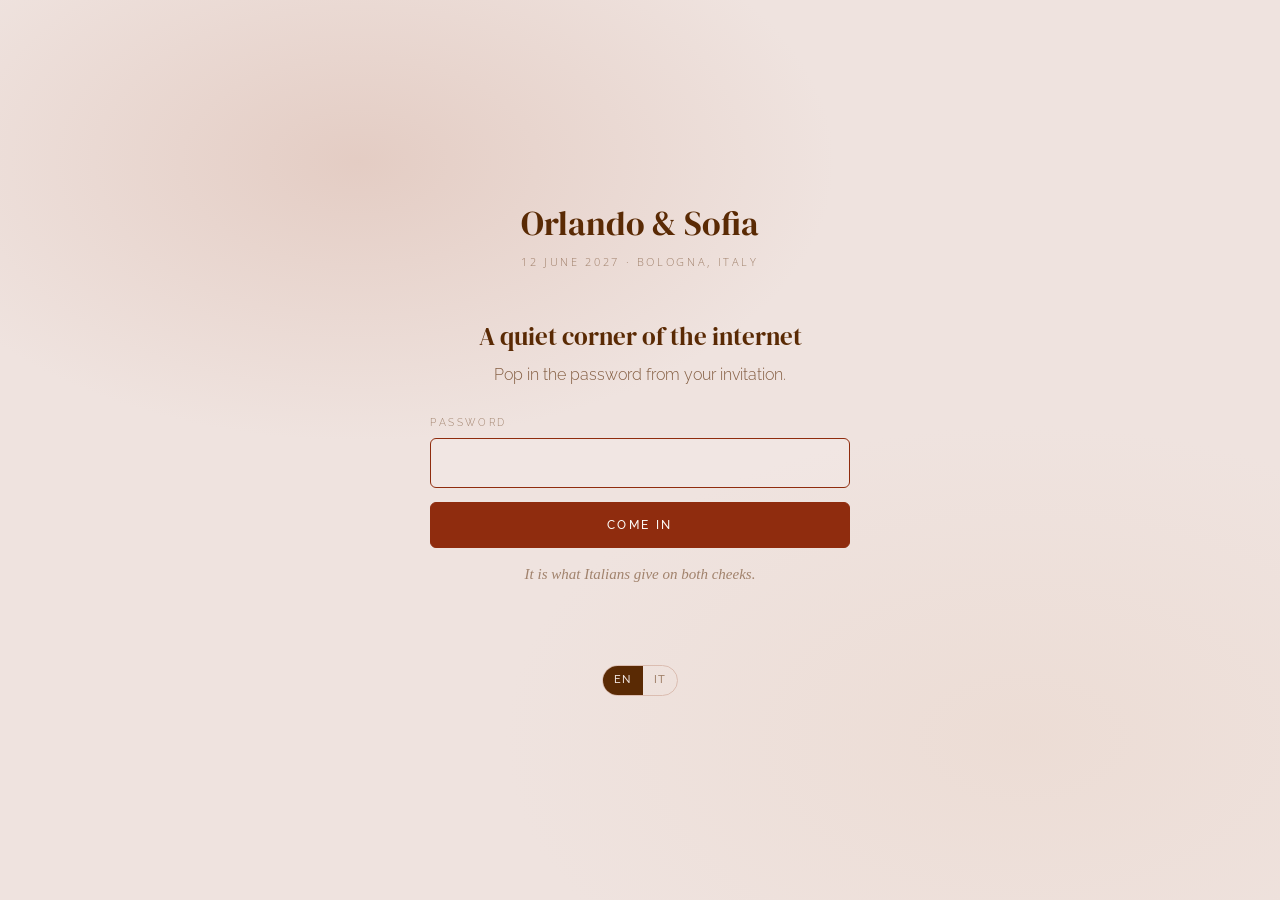
==== commit 81732c16: "Add a soft password gate Visitors see a password screen before any content renders. Password and cop" ====
--- a/index.html
+++ b/index.html
@@ -26,8 +26,8 @@
 <noscript>
   <div style="max-width:640px;margin:80px auto;padding:0 24px;text-align:center;font-family:Georgia,serif">
     <h1 style="font-weight:400">Orlando &amp; Sofia</h1>
-    <p>12 June 2027 · Villa Zarri, Via Ronco 1, 40013 Castel Maggiore BO, Italy</p>
-    <p>Please enable JavaScript to see the full details, or text us and we will send them over.</p>
+    <p>12 June 2027 &middot; Bologna, Italy</p>
+    <p>Please enable JavaScript to see the details, or text us and we will send them over.</p>
   </div>
 </noscript>
 
--- a/assets/styles.css
+++ b/assets/styles.css
@@ -326,3 +326,53 @@
   .hero-meta span{display:block;padding:4px 0}
   .hero-meta span+span{border-left:0}
 }
+
+/* ==========================================================================
+   Soft gate. Shown instead of the page until the password is entered.
+   ========================================================================== */
+.gate{
+  min-height:100svh;display:grid;place-items:center;
+  padding:clamp(28px,7vw,64px) var(--gut);text-align:center;
+  background:
+    radial-gradient(ellipse 60% 50% at 28% 18%,rgba(225,199,189,.8),transparent 62%),
+    radial-gradient(ellipse 70% 60% at 80% 82%,rgba(236,220,212,.92),transparent 58%),
+    var(--page);
+}
+.gate-card{width:100%;max-width:420px}
+.gate-kicker{
+  max-width:none;font-family:var(--serif);font-size:clamp(26px,5vw,34px);line-height:1.15;
+}
+.gate-date{
+  max-width:none;margin-top:10px;font-family:"Open Sans",var(--sans);
+  font-size:11px;letter-spacing:.24em;text-transform:uppercase;color:var(--ink-50);
+}
+.gate-title{
+  margin-top:clamp(34px,6vw,48px);font-family:var(--serif);font-weight:400;
+  font-size:clamp(20px,3.2vw,25px);line-height:1.3;
+}
+.gate-blurb{max-width:none;margin-top:10px;font-size:15.5px;color:var(--ink-70)}
+
+.gate-form{margin-top:26px;display:grid;gap:14px;text-align:left}
+.gate-form .field label{
+  font-size:10px;letter-spacing:.26em;text-transform:uppercase;color:var(--ink-50);
+}
+.gate-form input{
+  font-family:var(--sans);font-weight:300;font-size:17px;color:var(--ink);
+  background:var(--cream);border:1px solid var(--line);border-radius:6px;
+  padding:14px 16px;width:100%;outline:none;text-align:center;letter-spacing:.24em;
+  transition:border-color .2s;
+}
+.gate-form input:focus{border-color:var(--accent)}
+.gate-hint,.gate-error{max-width:none;text-align:center;font-size:13.5px}
+.gate-hint{color:var(--ink-50);font-family:var(--garamond);font-style:italic;font-size:15px}
+.gate-error{color:var(--accent);min-height:20px}
+
+.gate .lang{margin:30px auto 0;width:max-content}
+
+.gate-form.shake{animation:gateShake .34s ease}
+@keyframes gateShake{
+  0%,100%{transform:translateX(0)}
+  20%{transform:translateX(-7px)}
+  45%{transform:translateX(6px)}
+  70%{transform:translateX(-3px)}
+}
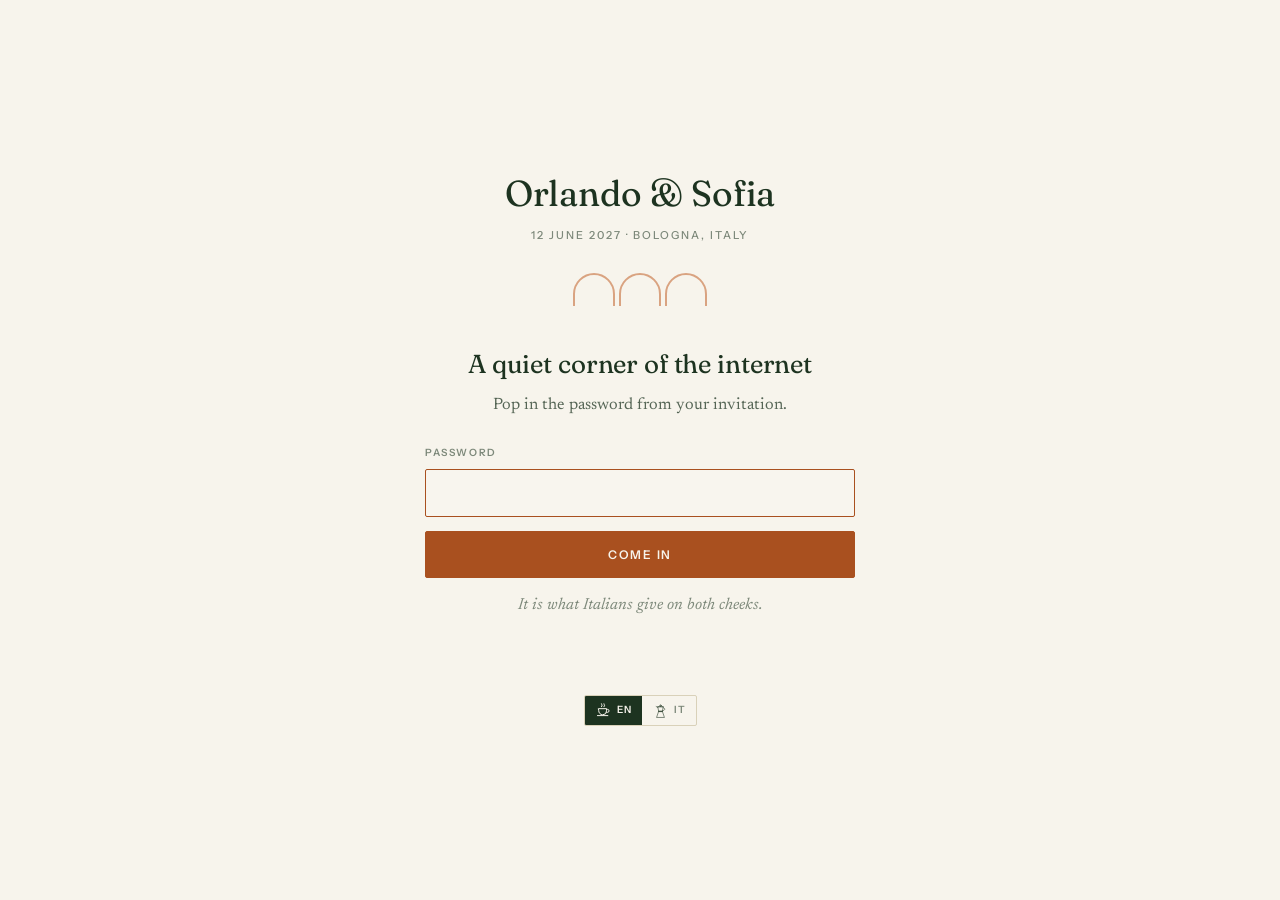
==== commit 34835ddc: "Redesign on a palette sampled from the painting The site was dressed in the Joy "Interlocked Rose" s" ====
--- a/index.html
+++ b/index.html
@@ -11,12 +11,12 @@
 <meta name="robots" content="noindex, nofollow, noarchive">
 <meta name="googlebot" content="noindex, nofollow">
 
-<meta name="theme-color" content="#efe3df">
+<meta name="theme-color" content="#f7f4ec">
 <link rel="icon" href="data:image/svg+xml,<svg xmlns='http://www.w3.org/2000/svg' viewBox='0 0 32 32'><text y='25' x='4' font-size='24'>💌</text></svg>">
 
 <link rel="preconnect" href="https://fonts.googleapis.com">
 <link rel="preconnect" href="https://fonts.gstatic.com" crossorigin>
-<link href="https://fonts.googleapis.com/css2?family=DM+Serif+Display&family=EB+Garamond:ital@0;1&family=Open+Sans:wght@400;600&family=Raleway:wght@300;400;500&display=swap" rel="stylesheet">
+<link href="https://fonts.googleapis.com/css2?family=Fraunces:ital,opsz,wght,SOFT,WONK@0,9..144,400..600,0..100,0..1;1,9..144,400..600,0..100,0..1&family=Newsreader:ital,opsz,wght@0,6..72,400..600;1,6..72,400..600&family=Instrument+Sans:wght@400;500;600&display=swap" rel="stylesheet">
 <link rel="stylesheet" href="assets/styles.css">
 </head>
 <body>
--- a/assets/styles.css
+++ b/assets/styles.css
@@ -1,250 +1,279 @@
 /* ==========================================================================
-   Orlando & Sofia
-   Palette and type lifted from the "Interlocked Rose" Joy theme:
-     #efe3df  page       #5a2a04  ink        #8f2c0e  accent
-     #ecdcd4  card       #dbbdb1  line       #f8712f  accent bright
-   Fonts: DM Serif Display (title), Raleway (everything), EB Garamond (Italian)
+   Orlando & Sofia — "Sotto i portici"
+
+   Every colour below is sampled from the watercolour in images/, not chosen.
+   The painting is green-led: olive hill, ochre villa, terracotta portico,
+   drawn in a near-black green ink. The old palette was a Joy stock theme
+   that shared exactly one colour with the artwork.
+
+   The structural motif is the portico of San Luca: 3.8km and 666 identical
+   arches, the walk up to where Orlando proposed, and the orange ribbon
+   through the middle of the painting. A run of arches marks each change of
+   ground, so scrolling reads as passing in and out of the colonnade.
    ========================================================================== */
 
 :root{
-  --page:#efe3df;
-  --card:#ecdcd4;
-  --pill:#e1c7bd;
-  --line:#dbbdb1;
-  --line-soft:#e6cec4;
-  --ink:#5a2a04;
-  --ink-70:rgba(90,42,4,.72);
-  --ink-50:rgba(90,42,4,.52);
-  --ink-30:rgba(90,42,4,.28);
-  --accent:#8f2c0e;
-  --accent-bright:#f8712f;
-  --cream:#fcfbf7;
-
-  --serif:"DM Serif Display",Georgia,serif;
-  --sans:"Raleway",-apple-system,BlinkMacSystemFont,"Segoe UI",sans-serif;
-  --garamond:"EB Garamond",Georgia,serif;
-
-  --gut:clamp(20px,5vw,40px);
-  --rhythm:clamp(72px,11vw,132px);
-  --measure:62ch;
+  /* --- sampled from images/wedding-hero.jpeg --- */
+  --paper:#f7f4ec;        /* watercolour paper, warmed */
+  --wash:#efeade;         /* alternating band */
+  --card:#e9e3d1;
+  --line:#d9d1b9;
+  --line-soft:#e6e0cd;
+
+  --ink:#1d3320;          /* the pen line, verbatim */
+  --ink-72:rgba(29,51,32,.74);
+  --ink-52:rgba(29,51,32,.56);
+  --ink-24:rgba(29,51,32,.24);
+
+  --hill:#4f6b23;         /* the hill, darkened for contrast */
+  --hill-bright:#65892a;
+  --portico:#c2622a;      /* the arches */
+  --portico-deep:#a9501f; /* buttons and links, for 5:1 on paper */
+  --ochre:#d3b02d;        /* Villa Zarri */
+
+  --display:"Fraunces",Georgia,serif;
+  --body:"Newsreader",Georgia,serif;
+  --util:"Instrument Sans",-apple-system,BlinkMacSystemFont,"Segoe UI",sans-serif;
+
+  --gut:clamp(20px,5vw,44px);
+  --rhythm:clamp(76px,11vw,138px);
+  --measure:64ch;
+
+  /* One arch cell. Tiles seamlessly at 34px. */
+  /* One bay of the portico. A semicircular arch needs radius = half the
+     clear span, and the apex sits that far above the springing line, so the
+     cell has to be tall enough to hold it or the curve clips flat. */
+  --arch:url("data:image/svg+xml,%3Csvg xmlns='http://www.w3.org/2000/svg' width='46' height='34' viewBox='0 0 46 34'%3E%3Cpath d='M3 34V22a20 20 0 0 1 40 0v12' fill='none' stroke='%23000' stroke-width='2'/%3E%3C/svg%3E");
 }
 
 *,*::before,*::after{box-sizing:border-box;margin:0;padding:0}
-html{scroll-behavior:smooth;scroll-padding-top:76px;-webkit-text-size-adjust:100%}
+html{scroll-behavior:smooth;scroll-padding-top:84px;-webkit-text-size-adjust:100%}
 @media (prefers-reduced-motion:reduce){html{scroll-behavior:auto}
   *,*::before,*::after{animation-duration:.01ms!important;transition-duration:.01ms!important}}
 
 body{
-  background:var(--page);color:var(--ink);
-  font-family:var(--sans);font-weight:300;font-size:17px;line-height:1.7;
+  background:var(--paper);color:var(--ink);
+  font-family:var(--body);font-weight:400;font-size:17.5px;line-height:1.65;
+  font-optical-sizing:auto;
   -webkit-font-smoothing:antialiased;overflow-x:hidden;
 }
 img{max-width:100%;display:block}
 a{color:inherit}
-:focus-visible{outline:2px solid var(--accent);outline-offset:3px;border-radius:2px}
+:focus-visible{outline:2px solid var(--portico-deep);outline-offset:3px;border-radius:2px}
+::selection{background:var(--ochre);color:var(--ink)}
 
 .wrap{width:100%;max-width:1080px;margin:0 auto;padding:0 var(--gut)}
 .narrow{max-width:var(--measure)}
+
+/* Fraunces carries the personality: old-style, soft, deliberately wonky,
+   which is the closest type gets to the painting's hand-drawn line. */
+h1,h2,h3,.brand,.tl-name,.nm,.gate-kicker,.gate-title,.mono,.hero-names{
+  font-family:var(--display);font-weight:400;
+  font-variation-settings:"SOFT" 40,"WONK" 1;
+  letter-spacing:-.005em;
+}
 
 /* ------------------------------------------------------------------ header */
 .topbar{
   position:sticky;top:0;z-index:50;
-  background:rgba(239,227,223,.92);backdrop-filter:blur(10px);
+  background:rgba(247,244,236,.93);backdrop-filter:blur(10px);
   border-bottom:1px solid transparent;transition:border-color .25s;
 }
 .topbar.stuck{border-bottom-color:var(--line)}
-.topbar-inner{display:flex;align-items:center;gap:22px;min-height:66px;max-width:1320px}
-.brand{
-  font-family:var(--serif);font-size:20px;letter-spacing:.01em;
-  text-decoration:none;white-space:nowrap;flex:0 0 auto;
-}
-.nav{
-  display:flex;gap:clamp(14px,1.7vw,26px);margin-left:auto;overflow-x:auto;
-  scrollbar-width:none;-ms-overflow-style:none;
-}
+.topbar-inner{display:flex;align-items:center;gap:22px;min-height:70px;max-width:1320px}
+.brand{font-size:21px;text-decoration:none;white-space:nowrap;flex:0 0 auto}
+
+.nav{display:flex;gap:clamp(14px,1.7vw,26px);margin-left:auto;overflow-x:auto;
+  scrollbar-width:none;-ms-overflow-style:none}
 .nav::-webkit-scrollbar{display:none}
 .nav a{
-  font-size:clamp(10.5px,.85vw,12px);font-weight:400;letter-spacing:.14em;text-transform:uppercase;
-  text-decoration:none;color:var(--ink-70);white-space:nowrap;padding:6px 0;
-  border-bottom:1px solid transparent;transition:color .2s,border-color .2s;
-}
-.nav a:hover,.nav a.active{color:var(--ink);border-bottom-color:var(--accent)}
+  font-family:var(--util);font-size:clamp(10.5px,.85vw,12px);font-weight:500;
+  letter-spacing:.1em;text-transform:uppercase;text-decoration:none;
+  color:var(--ink-52);white-space:nowrap;padding:6px 0;
+  border-bottom:1.5px solid transparent;transition:color .2s,border-color .2s;
+}
+.nav a:hover,.nav a.active{color:var(--ink);border-bottom-color:var(--portico)}
 
 .nav-rsvp{
-  flex:0 0 auto;font-size:11px;font-weight:500;letter-spacing:.16em;text-transform:uppercase;
-  text-decoration:none;padding:8px 18px;border-radius:6px;
-  background:var(--accent);color:var(--cream);white-space:nowrap;
+  flex:0 0 auto;font-family:var(--util);font-size:11px;font-weight:600;
+  letter-spacing:.1em;text-transform:uppercase;text-decoration:none;
+  padding:9px 18px;border-radius:2px;
+  background:var(--portico-deep);color:var(--paper);white-space:nowrap;
   transition:background .2s;
 }
-.nav-rsvp:hover{background:#a23e1f}
-
-.lang{display:flex;flex:0 0 auto;border:1px solid var(--line);border-radius:999px;overflow:hidden}
+.nav-rsvp:hover{background:var(--ink)}
+
+.lang{display:flex;flex:0 0 auto;border:1px solid var(--line);border-radius:2px;overflow:hidden}
 .lang button{
-  font:inherit;font-size:11px;font-weight:500;letter-spacing:.12em;
-  background:none;border:0;color:var(--ink-50);cursor:pointer;padding:5px 11px;
+  font-family:var(--util);font-size:10px;font-weight:600;letter-spacing:.1em;
+  display:flex;align-items:center;gap:5px;
+  background:none;border:0;color:var(--ink-52);cursor:pointer;padding:6px 10px;
   transition:background .2s,color .2s;
 }
-.lang button[aria-pressed="true"]{background:var(--ink);color:var(--page)}
+.lang button[aria-pressed="true"]{background:var(--ink);color:var(--paper)}
+.lang svg{width:17px;height:17px;flex:0 0 auto;display:block}
+.lang-code{line-height:1}
 
 /* -------------------------------------------------------------------- hero */
 .hero{
-  position:relative;min-height:min(88vh,780px);
+  min-height:min(88vh,780px);
   display:grid;place-items:center;text-align:center;
   padding:clamp(72px,14vw,140px) var(--gut);isolation:isolate;
 }
 .hero-photo{position:absolute;inset:0;z-index:-2;background-size:cover;background-position:center}
 .hero-veil{position:absolute;inset:0;z-index:-1;
-  background:radial-gradient(ellipse 70% 60% at 50% 45%,rgba(239,227,223,.86),rgba(239,227,223,.97))}
-.hero.no-photo .hero-veil{
-  background:
-    radial-gradient(ellipse 60% 50% at 30% 20%,rgba(225,199,189,.75),transparent 65%),
-    radial-gradient(ellipse 70% 60% at 78% 78%,rgba(236,220,212,.9),transparent 60%),
-    var(--page);
-}
+  background:radial-gradient(ellipse 70% 60% at 50% 45%,rgba(247,244,236,.84),rgba(247,244,236,.96))}
+.hero.no-photo .hero-veil{background:none}
 .hero-kicker{
-  font-family:"Open Sans",var(--sans);font-size:11px;font-weight:400;
-  letter-spacing:.34em;text-transform:uppercase;color:var(--ink-50);margin-bottom:26px;
+  font-family:var(--util);font-size:11px;font-weight:500;
+  letter-spacing:.28em;text-transform:uppercase;color:var(--hill);margin-bottom:26px;
 }
 .hero-names{
-  font-family:var(--serif);font-weight:400;line-height:1;
-  font-size:clamp(56px,13vw,132px);letter-spacing:-.01em;
-}
-.hero-names .amp{display:block;font-size:.42em;color:var(--accent);margin:.16em 0;font-style:italic}
+  font-weight:400;line-height:.98;
+  font-size:clamp(56px,13vw,132px);
+  font-variation-settings:"SOFT" 30,"WONK" 1,"opsz" 144;
+}
+.hero-names .amp{display:block;font-size:.34em;color:var(--portico);margin:.1em 0;font-style:italic}
 .hero-meta{
-  margin-top:34px;font-family:"Open Sans",var(--sans);font-size:14px;
-  letter-spacing:.2em;text-transform:uppercase;color:var(--ink-70);
-}
-.hero-meta span{display:inline-block;padding:0 12px}
+  margin-top:32px;font-family:var(--util);font-size:13px;font-weight:500;
+  letter-spacing:.18em;text-transform:uppercase;color:var(--ink-72);
+}
+.hero-meta span{display:inline-block;padding:0 14px}
 .hero-meta span+span{border-left:1px solid var(--line)}
 .hero-cta{margin-top:40px}
 
 /* ------------------------------------------------------------------ button */
 .btn{
   display:inline-flex;align-items:center;justify-content:center;gap:9px;
-  font-family:var(--sans);font-size:12px;font-weight:500;letter-spacing:.2em;
+  font-family:var(--util);font-size:12px;font-weight:600;letter-spacing:.14em;
   text-transform:uppercase;text-decoration:none;cursor:pointer;
-  padding:15px 34px;border-radius:6px;border:1px solid var(--accent);
-  background:var(--accent);color:var(--cream);
-  transition:background .2s,color .2s,transform .2s;
-}
-.btn:hover{background:#a23e1f;border-color:#a23e1f;transform:translateY(-1px)}
-.btn.ghost{background:none;color:var(--accent)}
-.btn.ghost:hover{background:var(--accent);color:var(--cream)}
-.btn.small{font-size:11px;padding:9px 18px;letter-spacing:.14em}
+  padding:15px 34px;border-radius:2px;border:1.5px solid var(--portico-deep);
+  background:var(--portico-deep);color:var(--paper);
+  transition:background .2s,border-color .2s,color .2s;
+}
+.btn:hover{background:var(--ink);border-color:var(--ink)}
+.btn.ghost{background:none;color:var(--portico-deep)}
+.btn.ghost:hover{background:var(--portico-deep);border-color:var(--portico-deep);color:var(--paper)}
+.btn.small{font-size:11px;padding:10px 18px;letter-spacing:.1em}
 
 /* ----------------------------------------------------------------- section */
-section{padding:var(--rhythm) 0;scroll-margin-top:76px}
-section+section{border-top:1px solid var(--line-soft)}
-.sec-head{text-align:center;margin-bottom:clamp(40px,6vw,68px)}
+section{padding:var(--rhythm) 0;scroll-margin-top:84px;position:relative}
+
+/* The signature. A run of arches marks every change of ground, so the page
+   reads as walking in and out of the colonnade rather than as nine
+   interchangeable blocks. Masked, so the colour stays tokenised. */
+section.alt{background:var(--wash)}
+section.alt::before,
+section.alt+section::before{
+  content:"";position:absolute;left:0;right:0;top:0;height:34px;
+  background:var(--portico);opacity:.5;pointer-events:none;
+  -webkit-mask:var(--arch) repeat-x left top/46px 34px;
+          mask:var(--arch) repeat-x left top/46px 34px;
+}
+
+.sec-head{text-align:center;margin-bottom:clamp(40px,6vw,68px);position:relative}
 .sec-head p{max-width:none}
-h2{
-  font-family:var(--serif);font-weight:400;line-height:1.15;
-  font-size:clamp(32px,5.2vw,54px);letter-spacing:-.005em;
-}
+h2{font-size:clamp(34px,5.2vw,56px);line-height:1.1}
 .sec-sub{
-  margin-top:14px;font-family:"Open Sans",var(--sans);font-size:12px;
-  letter-spacing:.22em;text-transform:uppercase;color:var(--ink-50);
-}
-h3{font-family:var(--serif);font-weight:400;font-size:clamp(21px,2.6vw,27px);line-height:1.25}
+  margin-top:14px;font-family:var(--util);font-size:12px;font-weight:500;
+  letter-spacing:.18em;text-transform:uppercase;color:var(--ink-52);
+}
+h3{font-size:clamp(21px,2.6vw,27px);line-height:1.25}
 h3+p{margin-top:10px}
 p{max-width:var(--measure)}
-p+p{margin-top:1em}
-.it{font-family:var(--garamond);font-style:italic;font-size:1.04em;color:var(--ink-50)}
-.rule{width:40px;height:1px;background:var(--accent);margin:20px auto 0}
+p+p{margin-top:.85em}
+.it{font-style:italic;color:var(--ink-52)}
+.rule{width:46px;height:1px;margin:22px auto 0;background:var(--portico)}
 
 /* --------------------------------------------------------------- when/where */
 .events{display:grid;gap:clamp(24px,3vw,32px);grid-template-columns:repeat(auto-fit,minmax(min(300px,100%),1fr))}
 .event{
-  background:var(--card);border:1px solid var(--line);border-radius:10px;
+  background:var(--card);border:1px solid var(--line);border-radius:3px;
   padding:clamp(26px,3.4vw,38px);display:flex;flex-direction:column;gap:16px;
 }
 .event-day{
-  font-family:"Open Sans",var(--sans);font-size:11px;letter-spacing:.24em;
-  text-transform:uppercase;color:var(--accent);
-}
-.event-time{font-family:"Open Sans",var(--sans);font-size:15px;color:var(--ink-70)}
-.event-addr{font-size:15px;color:var(--ink-70);line-height:1.55}
-.event-addr strong{display:block;font-weight:500;color:var(--ink);font-size:16px}
+  font-family:var(--util);font-size:11px;font-weight:600;letter-spacing:.18em;
+  text-transform:uppercase;color:var(--portico-deep);
+}
+.event-time{font-family:var(--util);font-size:15px;color:var(--ink-72)}
+.event-addr{font-size:16px;color:var(--ink-72);line-height:1.5}
+.event-addr strong{display:block;font-family:var(--display);font-weight:400;
+  font-size:20px;color:var(--ink);line-height:1.3}
 .tag{
-  display:inline-block;align-self:flex-start;background:var(--pill);
-  border:1px solid var(--line);border-radius:16px;padding:6px 15px;
-  font-size:11px;letter-spacing:.12em;text-transform:uppercase;line-height:1.5;
-}
-.event-note{font-size:15.5px;color:var(--ink-70)}
+  display:inline-block;align-self:flex-start;
+  background:var(--paper);border:1px solid var(--line);border-radius:2px;
+  padding:6px 14px;font-family:var(--util);font-size:11px;font-weight:500;
+  letter-spacing:.08em;text-transform:uppercase;line-height:1.5;
+}
+.event-note{font-size:16.5px;color:var(--ink-72)}
 .event-acts{display:flex;flex-wrap:wrap;gap:10px;margin-top:auto;padding-top:6px}
 
 /* ------------------------------------------------------------------ timeline */
-.timeline{max-width:660px;margin:0 auto;position:relative}
-.timeline::before{
-  content:"";position:absolute;left:86px;top:12px;bottom:12px;width:1px;background:var(--line);
-}
-.tl-item{position:relative;display:grid;grid-template-columns:66px 1fr;gap:40px;padding:0 0 34px}
+.timeline{max-width:680px;margin:0 auto;position:relative}
+.timeline::before{content:"";position:absolute;left:86px;top:14px;bottom:14px;
+  width:1px;background:var(--line)}
+.tl-item{position:relative;display:grid;grid-template-columns:66px 1fr;gap:40px;padding:0 0 36px}
 .tl-item:last-child{padding-bottom:0}
-.tl-time{
-  font-family:"Open Sans",var(--sans);font-size:14px;font-weight:600;
-  letter-spacing:.06em;text-align:right;padding-top:3px;
-}
+.tl-time{font-family:var(--util);font-size:14px;font-weight:600;letter-spacing:.02em;
+  text-align:right;padding-top:5px;color:var(--hill)}
 .tl-body{position:relative}
-.tl-body::before{
-  content:"";position:absolute;left:-24px;top:9px;width:9px;height:9px;
-  border-radius:50%;background:var(--page);border:1.5px solid var(--accent);
-}
-.tl-name{font-family:var(--serif);font-size:22px;line-height:1.2}
-.tl-note{font-size:15.5px;color:var(--ink-70);margin-top:4px}
+.tl-body::before{content:"";position:absolute;left:-24px;top:11px;width:9px;height:9px;
+  border-radius:50%;background:var(--paper);border:1.5px solid var(--portico)}
+section.alt .tl-body::before{background:var(--wash)}
+.tl-name{font-size:23px;line-height:1.2}
+.tl-note{font-size:16.5px;color:var(--ink-72);margin-top:2px}
 
 /* ---------------------------------------------------------------- transport */
 .cols{display:grid;gap:clamp(28px,4vw,48px);grid-template-columns:repeat(auto-fit,minmax(min(280px,100%),1fr))}
-.phones{list-style:none;margin-top:16px;display:grid;gap:8px}
+.phones{list-style:none;margin-top:18px;display:grid;gap:8px}
 .phones a{
   display:flex;justify-content:space-between;gap:16px;text-decoration:none;
-  padding:11px 15px;background:var(--card);border:1px solid var(--line);border-radius:7px;
-  font-size:15px;transition:border-color .2s,background .2s;
-}
-.phones a:hover{border-color:var(--accent);background:var(--pill)}
-.phones .num{font-family:"Open Sans",var(--sans);color:var(--accent);white-space:nowrap}
-.chips-label{margin-top:20px;font-size:11px;letter-spacing:.2em;
-  text-transform:uppercase;color:var(--ink-50)}
+  padding:12px 16px;background:var(--card);border:1px solid var(--line);border-radius:3px;
+  font-size:16px;transition:border-color .2s,background .2s;
+}
+.phones a:hover{border-color:var(--portico);background:var(--paper)}
+.phones .num{font-family:var(--util);font-size:15px;color:var(--portico-deep);white-space:nowrap}
+.chips-label{margin-top:22px;font-family:var(--util);font-size:11px;font-weight:600;
+  letter-spacing:.16em;text-transform:uppercase;color:var(--ink-52)}
 .chips{display:flex;flex-wrap:wrap;gap:8px;margin-top:10px;list-style:none}
-.chips li{
-  background:var(--pill);border:1px solid var(--line);border-radius:999px;
-  padding:5px 14px;font-size:13px;
-}
+.chips li{background:var(--card);border:1px solid var(--line);border-radius:2px;
+  padding:6px 14px;font-family:var(--util);font-size:13px}
 
 /* --------------------------------------------------------------------- stay */
 .hotels{list-style:none;display:grid;gap:10px;grid-template-columns:repeat(auto-fit,minmax(min(280px,100%),1fr))}
 .hotels a{
   display:flex;align-items:center;justify-content:space-between;gap:14px;
   text-decoration:none;padding:15px 18px;background:var(--card);
-  border:1px solid var(--line);border-radius:8px;transition:border-color .2s,background .2s;
-}
-.hotels a:hover{border-color:var(--accent);background:var(--pill)}
-.hotels .km{font-family:"Open Sans",var(--sans);font-size:13px;color:var(--ink-50);white-space:nowrap}
+  border:1px solid var(--line);border-radius:3px;transition:border-color .2s,background .2s;
+}
+.hotels a:hover{border-color:var(--portico);background:var(--paper)}
+.hotels .km{font-family:var(--util);font-size:13px;color:var(--ink-52);white-space:nowrap}
 
 /* ---------------------------------------------------------------------- faq */
-.faq{max-width:760px;margin:0 auto;border-top:1px solid var(--line)}
+.faq{max-width:780px;margin:0 auto;border-top:1px solid var(--line)}
 .faq details{border-bottom:1px solid var(--line)}
 .faq summary{
-  list-style:none;cursor:pointer;padding:22px 40px 22px 0;position:relative;
-  font-family:var(--serif);font-size:clamp(18px,2.2vw,21px);line-height:1.35;
+  list-style:none;cursor:pointer;padding:22px 44px 22px 0;position:relative;
+  font-family:var(--display);font-weight:400;font-variation-settings:"SOFT" 40,"WONK" 1;
+  font-size:clamp(19px,2.2vw,22px);line-height:1.35;
 }
 .faq summary::-webkit-details-marker{display:none}
 .faq summary::after{
-  content:"";position:absolute;right:6px;top:50%;width:10px;height:10px;
-  border-right:1.5px solid var(--accent);border-bottom:1.5px solid var(--accent);
+  content:"";position:absolute;right:8px;top:50%;width:10px;height:10px;
+  border-right:1.5px solid var(--portico);border-bottom:1.5px solid var(--portico);
   transform:translateY(-70%) rotate(45deg);transition:transform .2s;
 }
 .faq details[open] summary::after{transform:translateY(-25%) rotate(225deg)}
-.faq .answer{padding:0 40px 26px 0;color:var(--ink-70);font-size:16px}
+.faq .answer{padding:0 44px 26px 0;color:var(--ink-72);font-size:17px}
 .faq .answer p{max-width:none}
 
 /* -------------------------------------------------------------------- gifts */
-.bank{
-  max-width:520px;margin:32px auto 0;background:var(--card);
-  border:1px solid var(--line);border-radius:10px;padding:26px 30px;
-}
-.bank dl{display:grid;grid-template-columns:auto 1fr;gap:10px 22px;align-items:baseline}
-.bank dt{font-size:11px;letter-spacing:.18em;text-transform:uppercase;color:var(--ink-50)}
-.bank dd{font-family:"Open Sans",var(--sans);font-size:15px;word-break:break-all}
+.bank{max-width:540px;margin:34px auto 0;background:var(--card);
+  border:1px solid var(--line);border-radius:3px;padding:28px 32px}
+.bank dl{display:grid;grid-template-columns:auto 1fr;gap:12px 24px;align-items:baseline}
+.bank dt{font-family:var(--util);font-size:11px;font-weight:600;letter-spacing:.14em;
+  text-transform:uppercase;color:var(--ink-52)}
+.bank dd{font-family:var(--util);font-size:15px;word-break:break-all}
 
 /* ------------------------------------------------------------------ bologna */
 .places{list-style:none;display:grid;gap:clamp(22px,3vw,34px);
@@ -252,56 +281,150 @@
   align-items:start;margin-top:8px}
 .place{display:grid;grid-template-columns:auto 1fr;gap:14px;align-items:start}
 .place .ic{font-size:22px;line-height:1.35}
-.place .nm{font-family:var(--serif);font-size:19px;line-height:1.3}
-.place .tx{font-size:15.5px;color:var(--ink-70);margin-top:3px}
+.place .nm{font-size:20px;line-height:1.25}
+.place .tx{font-size:16.5px;color:var(--ink-72);margin-top:3px}
 .food{list-style:none;display:grid;gap:22px 40px;
   grid-template-columns:repeat(auto-fit,minmax(min(280px,100%),1fr));
   align-items:start;margin-top:8px}
 .food li{display:block;padding-left:16px;border-left:1px solid var(--line)}
-.food .nm{display:block;font-weight:500}
-.food .nt{display:block;font-size:14.5px;color:var(--ink-50);margin-top:2px;line-height:1.5}
-.subhead{
-  text-align:center;margin:clamp(52px,7vw,84px) 0 28px;
-  font-family:"Open Sans",var(--sans);font-size:12px;letter-spacing:.24em;
-  text-transform:uppercase;color:var(--ink-50);
-}
+.food .nm{display:block;font-size:18px}
+.food .nt{display:block;font-size:15.5px;color:var(--ink-52);margin-top:2px;line-height:1.5}
+.subhead{text-align:center;margin:clamp(52px,7vw,84px) 0 28px;
+  font-family:var(--util);font-size:12px;font-weight:600;letter-spacing:.18em;
+  text-transform:uppercase;color:var(--ink-52)}
 
 /* --------------------------------------------------------------------- rsvp */
-.rsvp{background:var(--ink);color:var(--page);border-top:0}
-.rsvp h2,.rsvp .sec-sub{color:var(--page)}
-.rsvp .sec-sub{color:rgba(239,227,223,.6)}
-.rsvp .rule{background:var(--accent-bright)}
-.rsvp .btn{background:var(--accent-bright);border-color:var(--accent-bright);color:#2f1602}
-.rsvp .btn:hover{background:#fff;border-color:#fff;color:var(--ink)}
+.rsvp{background:var(--ink);color:var(--paper)}
+.rsvp::before{display:none}
+.rsvp h2{color:var(--paper)}
+.rsvp .sec-sub{color:rgba(247,244,236,.62)}
+.rsvp .rule{background:var(--ochre);opacity:.9}
+.rsvp .btn{background:var(--ochre);border-color:var(--ochre);color:var(--ink)}
+.rsvp .btn:hover{background:var(--paper);border-color:var(--paper);color:var(--ink)}
 .rsvp-inner{text-align:center}
-.rsvp-note{margin:22px auto 0;color:rgba(239,227,223,.68);font-size:15px}
+.rsvp-note{margin:22px auto 0;color:rgba(247,244,236,.7);font-size:16px}
 form.rsvp-form{max-width:520px;margin:36px auto 0;display:grid;gap:15px;text-align:left}
 .row{display:grid;gap:15px;grid-template-columns:1fr 1fr}
 .field{display:grid;gap:7px}
-.field label{font-size:10px;letter-spacing:.26em;text-transform:uppercase;color:rgba(239,227,223,.6)}
+.field label{font-family:var(--util);font-size:10px;font-weight:600;letter-spacing:.16em;
+  text-transform:uppercase;color:rgba(247,244,236,.62)}
 .field input,.field select,.field textarea{
-  font-family:var(--sans);font-weight:300;font-size:16px;color:var(--page);
-  background:rgba(255,255,255,.07);border:1px solid rgba(239,227,223,.18);
-  border-radius:6px;padding:14px 16px;width:100%;outline:none;
+  font-family:var(--body);font-weight:400;font-size:17px;color:var(--paper);
+  background:rgba(255,255,255,.07);border:1px solid rgba(247,244,236,.2);
+  border-radius:2px;padding:13px 16px;width:100%;outline:none;
   transition:border-color .2s,background .2s;
 }
 .field textarea{resize:vertical;min-height:92px}
 .field input:focus,.field select:focus,.field textarea:focus{
-  border-color:var(--accent-bright);background:rgba(255,255,255,.11)}
-.field select option{background:#3f1d03;color:var(--page)}
-.form-status{min-height:22px;font-size:14px;text-align:center;color:var(--accent-bright)}
+  border-color:var(--ochre);background:rgba(255,255,255,.11)}
+.field select option{background:#152417;color:var(--paper)}
+.form-status{min-height:22px;font-size:15px;text-align:center;color:var(--ochre)}
 
 /* ------------------------------------------------------------------- footer */
-footer{padding:clamp(56px,8vw,88px) 0;text-align:center;border-top:1px solid var(--line-soft)}
-footer .mono{font-family:var(--serif);font-size:34px;color:var(--accent)}
-footer p{max-width:none;margin-top:14px;font-size:11px;letter-spacing:.24em;
-  text-transform:uppercase;color:var(--ink-50)}
+footer{padding:clamp(56px,8vw,88px) 0;text-align:center;position:relative}
+footer::before{
+  content:"";position:absolute;left:0;right:0;top:0;height:34px;
+  background:var(--portico);opacity:.5;pointer-events:none;
+  -webkit-mask:var(--arch) repeat-x left top/46px 34px;
+          mask:var(--arch) repeat-x left top/46px 34px;
+}
+footer .mono{font-size:36px;color:var(--portico)}
+footer p{max-width:none;margin-top:14px;font-family:var(--util);font-size:11px;
+  font-weight:500;letter-spacing:.18em;text-transform:uppercase;color:var(--ink-52)}
 
 /* ------------------------------------------------------------------ reveals */
 .reveal{opacity:0;transform:translateY(20px);transition:opacity .7s ease,transform .7s ease}
 .reveal.in{opacity:1;transform:none}
 
-/* ------------------------------------------------------------------- mobile */
+/* ============================ artwork ==================================== */
+.hero.has-plate{min-height:0;padding:clamp(44px,6vw,76px) var(--gut) clamp(20px,3vw,34px)}
+.hero.has-plate .hero-kicker{margin-bottom:18px}
+.hero.has-plate .hero-names{font-size:clamp(46px,8.4vw,92px)}
+.hero.has-plate .hero-meta{margin-top:22px}
+.hero.has-plate .hero-cta{margin-top:26px}
+.hero-plate{margin:0 auto clamp(44px,7vw,80px);padding:0 var(--gut);max-width:1080px;text-align:center}
+.hero-plate-img{display:block;margin:0 auto;width:auto;max-width:min(620px,100%);
+  max-height:min(62vh,700px);object-fit:contain;border-radius:3px;mix-blend-mode:multiply}
+.hero-plate figcaption{margin-top:16px;font-style:italic;font-size:16px;color:var(--ink-52)}
+
+.motif{position:absolute;top:50%;width:clamp(52px,6vw,84px);height:auto;
+  mix-blend-mode:multiply;opacity:.5;pointer-events:none;user-select:none}
+.motif-left {left:0;  transform:translateY(-55%) rotate(-7deg)}
+.motif-right{right:0; transform:translateY(-55%) rotate(6deg) scaleX(-1)}
+
+.dancer-strip{display:block;width:100%;max-width:820px;height:auto;margin:0 auto 34px;
+  mix-blend-mode:multiply;opacity:.9}
+
+/* heroMode "overlay": names in the sky, painting untouched underneath */
+.hero-over{position:relative;width:100%;max-width:min(760px,100%);margin:0 auto;
+  display:grid;grid-template-areas:"stack";align-items:start}
+.hero-over::after{
+  content:"";grid-area:stack;position:relative;z-index:0;align-self:stretch;
+  border-radius:3px;pointer-events:none;
+  background:linear-gradient(to bottom,
+    rgba(247,244,236,.62) 0%,
+    rgba(247,244,236,.58) 18%,
+    rgba(247,244,236,.34) 30%,
+    rgba(247,244,236,0)   44%);
+}
+.hero-over-img{grid-area:stack;display:block;width:100%;height:auto;
+  mix-blend-mode:multiply;border-radius:3px}
+.hero-over .hero{grid-area:stack;position:relative;z-index:2;min-height:0;
+  padding:clamp(22px,3.5vw,40px) clamp(20px,4vw,40px) 0;background:none;align-self:start}
+.hero-over .hero-veil{display:none}
+.hero-over .hero-names{
+  font-size:clamp(34px,6.4vw,72px);
+  text-shadow:0 0 10px rgba(247,244,236,1),0 0 22px rgba(247,244,236,.95),
+              0 0 46px rgba(247,244,236,.85);
+}
+.hero-over .hero-names .amp{font-size:.32em;margin:.04em 0}
+.hero-over .hero-kicker,
+.hero-over .hero-meta{text-shadow:0 0 8px rgba(247,244,236,1),0 0 18px rgba(247,244,236,.95)}
+.hero-over .hero-kicker{margin-bottom:12px}
+.hero-over .hero-meta{margin-top:14px}
+.hero-over .hero-cta{display:none}
+.hero-under-cta{text-align:center;margin:clamp(24px,4vw,34px) 0 clamp(44px,7vw,80px)}
+
+/* ============================ soft gate ================================== */
+.gate{
+  min-height:100svh;display:grid;place-items:center;
+  padding:clamp(28px,7vw,64px) var(--gut);text-align:center;background:var(--paper);
+}
+.gate-card{width:100%;max-width:430px}
+.gate-kicker{max-width:none;font-size:clamp(28px,5vw,36px);line-height:1.1}
+.gate-date{max-width:none;margin-top:12px;font-family:var(--util);font-size:11px;
+  font-weight:500;letter-spacing:.18em;text-transform:uppercase;color:var(--ink-52)}
+/* On the gate the arches are the only ornament, so they can be full size. */
+.gate-arches{
+  width:138px;height:34px;margin:28px auto 0;background:var(--portico);opacity:.55;
+  -webkit-mask:var(--arch) repeat-x center/46px 34px;
+          mask:var(--arch) repeat-x center/46px 34px;
+}
+.gate-title{margin-top:clamp(30px,5vw,42px);font-size:clamp(21px,3.2vw,26px);line-height:1.3}
+.gate-blurb{max-width:none;margin-top:10px;font-size:16.5px;color:var(--ink-72)}
+.gate-form{margin-top:26px;display:grid;gap:14px;text-align:left}
+.gate-form .field label{font-family:var(--util);font-size:10px;font-weight:600;
+  letter-spacing:.16em;text-transform:uppercase;color:var(--ink-52)}
+.gate-form input{
+  font-family:var(--body);font-weight:400;font-size:18px;color:var(--ink);
+  background:#fff;border:1px solid var(--line);border-radius:2px;
+  padding:14px 16px;width:100%;outline:none;text-align:center;letter-spacing:.2em;
+  transition:border-color .2s;
+}
+.gate-form input:focus{border-color:var(--portico-deep)}
+.gate-hint,.gate-error{max-width:none;text-align:center;font-size:15px}
+.gate-hint{color:var(--ink-52);font-style:italic;font-size:16px}
+.gate-error{color:var(--portico-deep);min-height:20px}
+.gate .lang{margin:30px auto 0;width:max-content}
+.gate-form.shake{animation:gateShake .34s ease}
+@keyframes gateShake{
+  0%,100%{transform:translateX(0)}
+  20%{transform:translateX(-7px)}
+  45%{transform:translateX(6px)}
+  70%{transform:translateX(-3px)}
+}
+
+/* ============================== mobile =================================== */
 @media (max-width:1080px){
   .topbar-inner{flex-wrap:wrap;padding:10px var(--gut);gap:12px}
   .nav{order:3;width:100%;margin-left:0;gap:20px;padding-bottom:2px;
@@ -311,68 +434,36 @@
   .nav-rsvp{margin-left:auto}
   .lang{margin-left:0}
 }
+@media (max-width:760px){
+  .motif{display:none}
+  .dancer-strip{margin-bottom:26px}
+}
 @media (max-width:560px){
-  body{font-size:16px}
-  .topbar-inner{gap:10px}
-  .brand{font-size:16px;min-width:0;overflow:hidden;text-overflow:ellipsis}
-  .nav-rsvp{font-size:10px;padding:7px 14px;letter-spacing:.12em}
-  .lang button{padding:5px 9px;font-size:10px}
-  .nav{gap:16px}
-  .nav a{font-size:11px}
+  body{font-size:17px}
   .row{grid-template-columns:1fr}
   .timeline::before{left:56px}
   .tl-item{grid-template-columns:56px 1fr;gap:24px}
   .tl-body::before{left:-28px}
   .hero-meta span{display:block;padding:4px 0}
   .hero-meta span+span{border-left:0}
-}
-
-/* ==========================================================================
-   Soft gate. Shown instead of the page until the password is entered.
-   ========================================================================== */
-.gate{
-  min-height:100svh;display:grid;place-items:center;
-  padding:clamp(28px,7vw,64px) var(--gut);text-align:center;
-  background:
-    radial-gradient(ellipse 60% 50% at 28% 18%,rgba(225,199,189,.8),transparent 62%),
-    radial-gradient(ellipse 70% 60% at 80% 82%,rgba(236,220,212,.92),transparent 58%),
-    var(--page);
-}
-.gate-card{width:100%;max-width:420px}
-.gate-kicker{
-  max-width:none;font-family:var(--serif);font-size:clamp(26px,5vw,34px);line-height:1.15;
-}
-.gate-date{
-  max-width:none;margin-top:10px;font-family:"Open Sans",var(--sans);
-  font-size:11px;letter-spacing:.24em;text-transform:uppercase;color:var(--ink-50);
-}
-.gate-title{
-  margin-top:clamp(34px,6vw,48px);font-family:var(--serif);font-weight:400;
-  font-size:clamp(20px,3.2vw,25px);line-height:1.3;
-}
-.gate-blurb{max-width:none;margin-top:10px;font-size:15.5px;color:var(--ink-70)}
-
-.gate-form{margin-top:26px;display:grid;gap:14px;text-align:left}
-.gate-form .field label{
-  font-size:10px;letter-spacing:.26em;text-transform:uppercase;color:var(--ink-50);
-}
-.gate-form input{
-  font-family:var(--sans);font-weight:300;font-size:17px;color:var(--ink);
-  background:var(--cream);border:1px solid var(--line);border-radius:6px;
-  padding:14px 16px;width:100%;outline:none;text-align:center;letter-spacing:.24em;
-  transition:border-color .2s;
-}
-.gate-form input:focus{border-color:var(--accent)}
-.gate-hint,.gate-error{max-width:none;text-align:center;font-size:13.5px}
-.gate-hint{color:var(--ink-50);font-family:var(--garamond);font-style:italic;font-size:15px}
-.gate-error{color:var(--accent);min-height:20px}
-
-.gate .lang{margin:30px auto 0;width:max-content}
-
-.gate-form.shake{animation:gateShake .34s ease}
-@keyframes gateShake{
-  0%,100%{transform:translateX(0)}
-  20%{transform:translateX(-7px)}
-  45%{transform:translateX(6px)}
-  70%{transform:translateX(-3px)}
-}
+  .topbar-inner{gap:10px}
+  .brand{font-size:17px;min-width:0;overflow:hidden;text-overflow:ellipsis}
+  .nav-rsvp{font-size:10px;padding:8px 14px;letter-spacing:.08em}
+  .lang button{padding:5px 8px;gap:4px;font-size:9px}
+  .lang svg{width:16px;height:16px}
+  .nav{gap:16px}
+  .nav a{font-size:11px}
+  /* One line, or the second drops past the wash onto the hill */
+  .hero-over .hero-meta{font-size:11px;letter-spacing:.12em;margin-top:10px}
+  .hero-over .hero-meta span{display:inline-block;padding:0 8px}
+  .hero-over .hero-meta span+span{border-left:1px solid var(--line)}
+  .hero-over .hero-kicker{font-size:10px;letter-spacing:.24em;margin-bottom:10px}
+  .hero-over .hero{padding:18px 14px 0}
+  .hero-over::after{
+    background:linear-gradient(to bottom,
+      rgba(247,244,236,.72) 0%,
+      rgba(247,244,236,.66) 22%,
+      rgba(247,244,236,.42) 38%,
+      rgba(247,244,236,0)   52%);
+  }
+}
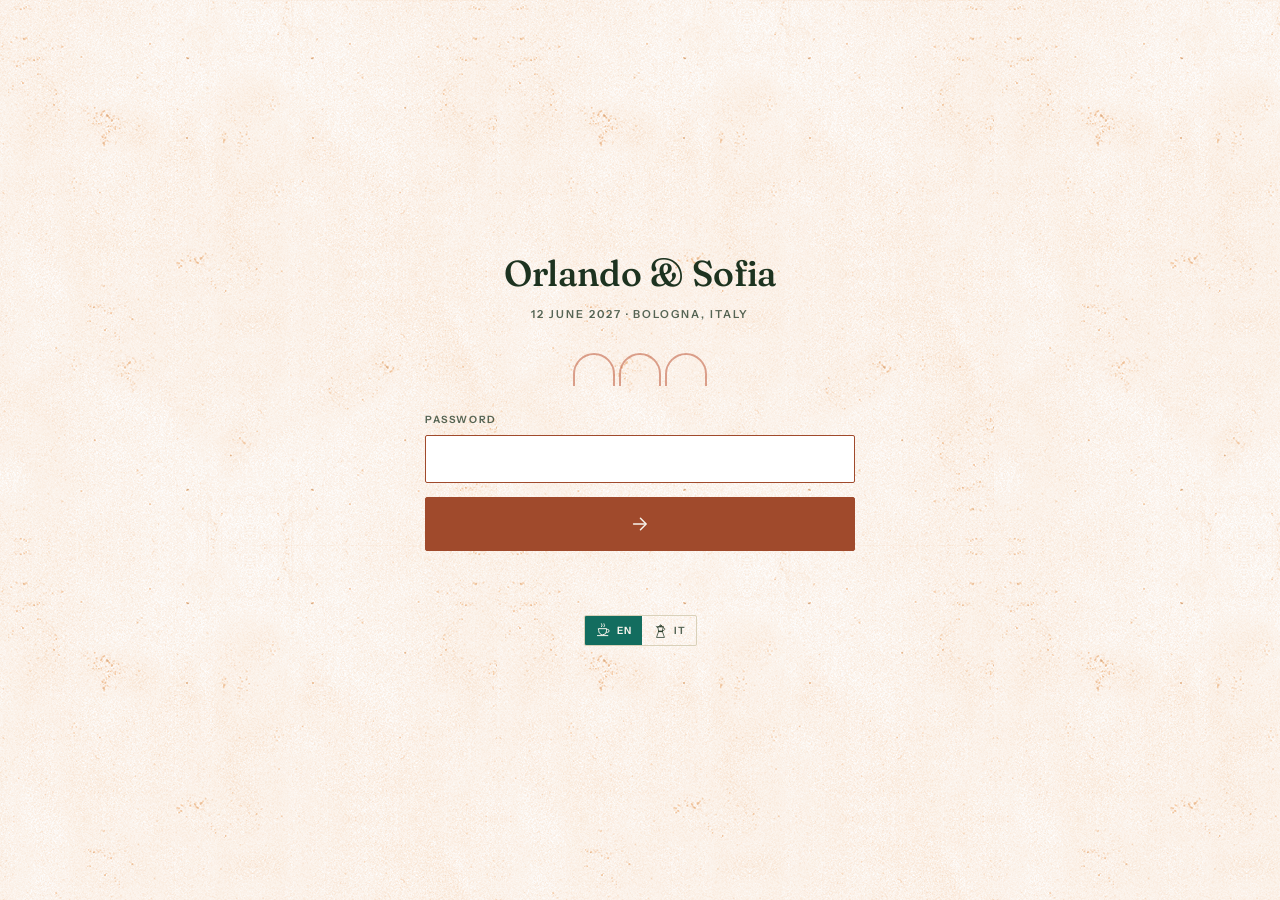
==== commit 211b53ab: "Fainter wall, faint section shades, bolder type, cleaner When and Where Four requests.  Hero: the "W" ====
--- a/index.html
+++ b/index.html
@@ -16,7 +16,7 @@
 
 <link rel="preconnect" href="https://fonts.googleapis.com">
 <link rel="preconnect" href="https://fonts.gstatic.com" crossorigin>
-<link href="https://fonts.googleapis.com/css2?family=Fraunces:ital,opsz,wght,SOFT,WONK@0,9..144,400..600,0..100,0..1;1,9..144,400..600,0..100,0..1&family=Newsreader:ital,opsz,wght@0,6..72,400..600;1,6..72,400..600&family=Instrument+Sans:wght@400;500;600&display=swap" rel="stylesheet">
+<link href="https://fonts.googleapis.com/css2?family=Fraunces:ital,opsz,wght,SOFT,WONK@0,9..144,400..700,0..100,0..1;1,9..144,400..700,0..100,0..1&family=Newsreader:ital,opsz,wght@0,6..72,400..700;1,6..72,400..700&family=Instrument+Sans:wght@400..700&display=swap" rel="stylesheet">
 <link rel="stylesheet" href="assets/styles.css">
 </head>
 <body>
--- a/assets/styles.css
+++ b/assets/styles.css
@@ -13,24 +13,82 @@
    ========================================================================== */
 
 :root{
-  /* --- sampled from images/wedding-hero.jpeg --- */
+  /* --- sampled from the Villa Zarri watercolour --- */
   --paper:#f7f4ec;        /* watercolour paper, warmed */
-  --wash:#efeade;         /* alternating band */
+  /* The section grounds. FOUR warm tones, cycled so no two neighbouring
+     sections share one. Not nine.
+
+     Nine distinct grounds was tried and does not work. The ink sets a floor:
+     the deepest ground --ink-52 can carry is about HSL lightness .87, and the
+     wall texture composites over everything as a .2835-alpha layer of grey
+     180, which pulls every ground towards grey and compresses the differences
+     further. The usable range spans 1.16 in contrast, which is three or four
+     visible steps, not nine. Forcing nine out of it means pushing hue instead
+     of lightness, and at these low saturations small hue shifts read as
+     DIFFERENT HUES: the nine-tone attempt produced a green FAQ section, a
+     pink RSVP and a khaki Bologna. It is in the history if you want to look.
+
+     Separation is measured as CIE dE, not contrast ratio, because contrast
+     ratio scores two grounds of equal lightness and different hue as 1.00
+     while the eye sees two colours. Calibration: the old paper/wash pair,
+     which read as two grounds, scores dE 2.96. These four are 4.67 apart at
+     worst, and every section boundary is at least that.
+
+     RGB TRIPLETS, not hex, so the wall can be veiled with the section's own
+     colour at an alpha: rgb(var(--band) / var(--wall-fade)). Use
+     rgb(var(--band)) for the colour itself. Picked rendered, with the wall
+     at half strength, as a very faint orange each: tone 1 is pure white and
+     still renders a pale peach. Boundaries measure dE 3.08 to 7.46; see
+     CLAUDE.md before retuning. */
+  --tone-1:255 255 255;   /* palest  */
+  --tone-2:253 248 235;   /* apricot */
+  --tone-3:247 244 244;   /* sand    */
+  --tone-4:249 237 228;   /* clay    */
+  /* How much of the wall is veiled: 0 = full strength, 1 = gone. Lower it
+     and every ground also deepens towards terracotta, so re-check the ink. */
+  --wall-fade:.5;
   --card:#e9e3d1;
   --line:#d9d1b9;
   --line-soft:#e6e0cd;
 
   --ink:#1d3320;          /* the pen line, verbatim */
-  --ink-72:rgba(29,51,32,.74);
-  --ink-52:rgba(29,51,32,.56);
+  /* Named for the old alphas. Both were raised after an audit: .56 gave the
+     muted tier only 3.3:1 on the wash ground, which fails AA, and it carries
+     the nav labels and the food notes. .70 clears 4.6:1 on every ground the
+     page uses; .78 keeps a visible step above it. */
+  --ink-72:rgba(29,51,32,.82);
+  --ink-52:rgba(29,51,32,.74);
   --ink-24:rgba(29,51,32,.24);
 
   --hill:#4f6b23;         /* the hill, darkened for contrast */
   --hill-bright:#65892a;
-  --portico:#c2622a;      /* the arches */
-  --portico-deep:#a9501f; /* buttons and links, for 5:1 on paper */
-  --ochre:#d3b02d;        /* Villa Zarri */
-
+
+  /* Accents from the Bologna colour study. Eight of its ten swatches sit in
+     one warm band, so only the ones doing structural work are used here.
+     Its ochre and the ochre sampled off the painting agree to within a hair. */
+  --portico:#c05b3c;      /* between the study's coral and its brick red */
+  --portico-deep:#a04a2c; /* buttons and links, for 5:1 on paper */
+  --ochre:#d2aa2e;        /* the study's ochre */
+  --slate:#3c4b4e;        /* shutters and shadow, the study's only true dark */
+
+  /* Verdigris: oxidised copper on the domes, and the only cool note in the
+     study. Reserved for things you can touch, so the warm stays architecture
+     and the cool stays interaction. */
+  --verdigris:#136d5f;      /* darkened from the study's #20A98D: at full
+                               strength it fails contrast wherever it carries
+                               text, which here is most of where it appears */
+  --verdigris-bright:#1a8f78; /* the study's own value, decoration only */
+
+  /* Weights, raised on request because the page read thin: body 400 -> 460,
+     display 400 -> 520, the caps labels 500/600 -> 600/650. Every
+     font-weight in this file is one of these five, so "heavier" or "lighter"
+     is a change here and nowhere else. index.html loads all three faces at
+     400..700; going past 700 means widening that URL too. */
+  --wt-body:460;
+  --wt-body-strong:600;
+  --wt-display:520;
+  --wt-util:600;
+  --wt-util-strong:650;
   --display:"Fraunces",Georgia,serif;
   --body:"Newsreader",Georgia,serif;
   --util:"Instrument Sans",-apple-system,BlinkMacSystemFont,"Segoe UI",sans-serif;
@@ -52,14 +110,23 @@
   *,*::before,*::after{animation-duration:.01ms!important;transition-duration:.01ms!important}}
 
 body{
-  background:var(--paper);color:var(--ink);
-  font-family:var(--body);font-weight:400;font-size:17.5px;line-height:1.65;
+  /* The wall runs behind everything, so it is continuous under the hero and
+     the footer as well as the sections. Sections paint their own --band over
+     it; the hero and footer are transparent and show this one.
+
+     This is --tone-1, NOT --paper. --paper is the old neutral cream and is
+     hue 44 against a page that now runs 27-33; leaving it here made the hero
+     and footer the only cool things on the page. --paper survives only for
+     things that want a light chip: button text, form fields, hover fills. */
+  --band:var(--tone-1);
+  color:var(--ink);
+  font-family:var(--body);font-weight:var(--wt-body);font-size:17.5px;line-height:1.65;
   font-optical-sizing:auto;
   -webkit-font-smoothing:antialiased;overflow-x:hidden;
 }
 img{max-width:100%;display:block}
 a{color:inherit}
-:focus-visible{outline:2px solid var(--portico-deep);outline-offset:3px;border-radius:2px}
+:focus-visible{outline:2px solid var(--verdigris);outline-offset:3px;border-radius:2px}
 ::selection{background:var(--ochre);color:var(--ink)}
 
 .wrap{width:100%;max-width:1080px;margin:0 auto;padding:0 var(--gut)}
@@ -68,34 +135,79 @@
 /* Fraunces carries the personality: old-style, soft, deliberately wonky,
    which is the closest type gets to the painting's hand-drawn line. */
 h1,h2,h3,.brand,.tl-name,.nm,.gate-kicker,.gate-title,.mono,.hero-names{
-  font-family:var(--display);font-weight:400;
+  font-family:var(--display);font-weight:var(--wt-display);
   font-variation-settings:"SOFT" 40,"WONK" 1;
   letter-spacing:-.005em;
 }
+
+/* The ampersand is the wordmark. It appears in the nav, the hero and the
+   footer, and used to be a different glyph in each: roman in two, italic in
+   the third, on two different SOFT settings. Set once here so the three
+   lockups are the same mark at three sizes. opsz is left to track the size,
+   which is what the axis is for: a 22px nav mark cut at display weight goes
+   thin and brittle. */
+/* The nav wordmark and the hero only. Everywhere else the ampersand is left
+   as the plain character the surrounding face draws.
+
+   opsz is pinned because Fraunces redraws the italic "et" down that axis: at
+   21, the nav's size, it is a solid compact mark, and left to track the font
+   size it thins into a spidery swash. The hero would not match the nav
+   without it. Zero line box so it cannot grow the row it sits on. */
+.amp{
+  font-family:var(--display);
+  font-style:italic;font-weight:var(--wt-display);
+  font-variation-settings:"SOFT" 40,"WONK" 1,"opsz" 21;
+  font-optical-sizing:none;
+  letter-spacing:0;line-height:0;
+  color:var(--portico);
+}
+.brand .amp{margin:0 .2em}
 
 /* ------------------------------------------------------------------ header */
 .topbar{
   position:sticky;top:0;z-index:50;
-  background:rgba(247,244,236,.93);backdrop-filter:blur(10px);
+  /* Warm frost, hue 31, to sit in the same family as the grounds. This was
+     a hardcoded rgba(247,244,236,.93) and stayed neutral when the palette
+     went terracotta, so it read as a pale strip laid across a warm page.
+     Hardcoded rather than tokenised because it needs its own alpha. */
+  background:rgba(250,238,226,.93);backdrop-filter:blur(10px);
   border-bottom:1px solid transparent;transition:border-color .25s;
 }
 .topbar.stuck{border-bottom-color:var(--line)}
 .topbar-inner{display:flex;align-items:center;gap:22px;min-height:70px;max-width:1320px}
-.brand{font-size:21px;text-decoration:none;white-space:nowrap;flex:0 0 auto}
-
+.brand{font-size:21px;text-decoration:none;white-space:nowrap;flex:0 0 auto;
+  display:inline-flex;align-items:center;gap:9px;color:inherit}
+/* The cut-out has a white ground, so it is multiplied into the bar rather
+   than masked. Slightly larger than the cap height, hung on the baseline. */
+.brand-mark{width:auto;height:30px;display:block;mix-blend-mode:multiply;
+  flex:0 0 auto;transform:translateY(1px)}
+
+/* The nav scrolls sideways once the labels outrun the bar, which happens on
+   any phone and on a laptop in Italian. It used to end in a hard cut against
+   the RSVP button, which reads as the end of the list. A long mask fades the
+   last stretch out instead. main.js sets the two classes, so nothing is
+   dimmed once you have reached that end. */
 .nav{display:flex;gap:clamp(14px,1.7vw,26px);margin-left:auto;overflow-x:auto;
-  scrollbar-width:none;-ms-overflow-style:none}
+  scrollbar-width:none;-ms-overflow-style:none;
+  --fade-l:0px;--fade-r:0px;
+  -webkit-mask-image:linear-gradient(to right,transparent 0,#000 var(--fade-l),
+    #000 calc(100% - var(--fade-r)),transparent 100%);
+          mask-image:linear-gradient(to right,transparent 0,#000 var(--fade-l),
+    #000 calc(100% - var(--fade-r)),transparent 100%);
+  transition:--fade-r .2s}
+.nav.fade-start{--fade-l:40px}
+.nav.fade-end{--fade-r:84px}
 .nav::-webkit-scrollbar{display:none}
 .nav a{
-  font-family:var(--util);font-size:clamp(10.5px,.85vw,12px);font-weight:500;
+  font-family:var(--util);font-size:clamp(10.5px,.85vw,12px);font-weight:var(--wt-util);
   letter-spacing:.1em;text-transform:uppercase;text-decoration:none;
   color:var(--ink-52);white-space:nowrap;padding:6px 0;
   border-bottom:1.5px solid transparent;transition:color .2s,border-color .2s;
 }
-.nav a:hover,.nav a.active{color:var(--ink);border-bottom-color:var(--portico)}
+.nav a:hover,.nav a.active{color:var(--ink);border-bottom-color:var(--verdigris)}
 
 .nav-rsvp{
-  flex:0 0 auto;font-family:var(--util);font-size:11px;font-weight:600;
+  flex:0 0 auto;font-family:var(--util);font-size:11px;font-weight:var(--wt-util-strong);
   letter-spacing:.1em;text-transform:uppercase;text-decoration:none;
   padding:9px 18px;border-radius:2px;
   background:var(--portico-deep);color:var(--paper);white-space:nowrap;
@@ -105,12 +217,12 @@
 
 .lang{display:flex;flex:0 0 auto;border:1px solid var(--line);border-radius:2px;overflow:hidden}
 .lang button{
-  font-family:var(--util);font-size:10px;font-weight:600;letter-spacing:.1em;
+  font-family:var(--util);font-size:10px;font-weight:var(--wt-util-strong);letter-spacing:.1em;
   display:flex;align-items:center;gap:5px;
   background:none;border:0;color:var(--ink-52);cursor:pointer;padding:6px 10px;
   transition:background .2s,color .2s;
 }
-.lang button[aria-pressed="true"]{background:var(--ink);color:var(--paper)}
+.lang button[aria-pressed="true"]{background:var(--verdigris);color:var(--paper)}
 .lang svg{width:17px;height:17px;flex:0 0 auto;display:block}
 .lang-code{line-height:1}
 
@@ -124,19 +236,25 @@
 .hero-veil{position:absolute;inset:0;z-index:-1;
   background:radial-gradient(ellipse 70% 60% at 50% 45%,rgba(247,244,236,.84),rgba(247,244,236,.96))}
 .hero.no-photo .hero-veil{background:none}
-.hero-kicker{
-  font-family:var(--util);font-size:11px;font-weight:500;
-  letter-spacing:.28em;text-transform:uppercase;color:var(--hill);margin-bottom:26px;
-}
+/* Both hero lines are serif. The date used to be Instrument Sans, tracked
+   out in caps, which is the least legible setting there is to lay over a
+   painting. The "We're getting married" kicker above the names was removed
+   on request. */
 .hero-names{
-  font-weight:400;line-height:.98;
+  font-weight:var(--wt-display);line-height:.98;
   font-size:clamp(56px,13vw,132px);
-  font-variation-settings:"SOFT" 30,"WONK" 1,"opsz" 144;
-}
-.hero-names .amp{display:block;font-size:.34em;color:var(--portico);margin:.1em 0;font-style:italic}
+  font-variation-settings:"SOFT" 40,"WONK" 1,"opsz" 144;
+}
+/* A floor on the hero mark. At 390px the names drop to 34px, and .32em of
+   that is an 11px ampersand: the one in the nav bar next to it is 17px, so
+   the two lockups stopped matching exactly where they sit closest. */
+/* The exception: here it is its own line, so it needs a line box. */
+.hero-names .amp{display:block;line-height:1;font-size:max(17px,.34em);margin:.1em 0}
+/* Sentence case, because "12 June 2027" set in tracked-out caps is the one
+   line on the page a guest actually has to read and remember. */
 .hero-meta{
-  margin-top:32px;font-family:var(--util);font-size:13px;font-weight:500;
-  letter-spacing:.18em;text-transform:uppercase;color:var(--ink-72);
+  margin-top:32px;font-family:var(--body);font-size:clamp(16px,1.5vw,19px);
+  font-weight:var(--wt-body-strong);letter-spacing:.01em;color:var(--ink-72);
 }
 .hero-meta span{display:inline-block;padding:0 14px}
 .hero-meta span+span{border-left:1px solid var(--line)}
@@ -145,7 +263,7 @@
 /* ------------------------------------------------------------------ button */
 .btn{
   display:inline-flex;align-items:center;justify-content:center;gap:9px;
-  font-family:var(--util);font-size:12px;font-weight:600;letter-spacing:.14em;
+  font-family:var(--util);font-size:12px;font-weight:var(--wt-util-strong);letter-spacing:.14em;
   text-transform:uppercase;text-decoration:none;cursor:pointer;
   padding:15px 34px;border-radius:2px;border:1.5px solid var(--portico-deep);
   background:var(--portico-deep);color:var(--paper);
@@ -156,13 +274,100 @@
 .btn.ghost:hover{background:var(--portico-deep);border-color:var(--portico-deep);color:var(--paper)}
 .btn.small{font-size:11px;padding:10px 18px;letter-spacing:.1em}
 
+/* ------------------------------------------------------------- photo strip
+   A handful of prints laid out in a row, each turned a little and lapping
+   over the one before it. The track holds the list twice and the keyframe
+   travels exactly -50%, so it loops with no seam; main.js keys every tilt
+   off the index in the original list so both halves match. Nothing in it
+   is a link. Hovering, focusing or dragging stops the drift, and it never
+   starts at all for a reader who asked for less motion. */
+.strip{
+  margin:clamp(30px,4.5vw,48px) 0 0;overflow-x:auto;overflow-y:hidden;
+  scrollbar-width:none;-ms-overflow-style:none;cursor:grab;
+  /* Narrow fade. The point is that a print is visibly cut off at the edge,
+     which says "there is more" far better than a long dissolve does. */
+  -webkit-mask-image:linear-gradient(to right,transparent,#000 3.5%,#000 96.5%,transparent);
+          mask-image:linear-gradient(to right,transparent,#000 3.5%,#000 96.5%,transparent);
+}
+.strip::-webkit-scrollbar{display:none}
+.strip.dragging{cursor:grabbing}
+.strip-track{
+  display:flex;align-items:center;width:max-content;gap:0;
+  /* Room for the tilt and the drop shadow, which both reach past the box. */
+  padding:26px 34px 30px;
+  animation:stripDrift 72s linear infinite;
+}
+.strip:hover .strip-track,
+.strip:focus-within .strip-track,
+.strip.dragging .strip-track{animation-play-state:paused}
+
+/* The print itself: white mount, deeper at the foot the way a Polaroid is,
+   3px corners, and a shadow soft enough to sit on paper rather than float. */
+.strip-cell{
+  flex:0 0 auto;position:relative;
+  background:#fdfcf8;padding:9px 9px 30px;border-radius:3px;
+  box-shadow:0 1px 2px rgba(29,51,32,.10), 0 6px 16px rgba(29,51,32,.10);
+  transition:transform .25s ease, box-shadow .25s ease;
+}
+.strip-cell:hover{box-shadow:0 2px 4px rgba(29,51,32,.12), 0 12px 26px rgba(29,51,32,.14)}
+.strip-img{
+  display:block;width:clamp(112px,13.5vw,152px);aspect-ratio:1/1;object-fit:cover;
+  border-radius:1px;background:var(--card);
+  /* Decoration, not navigation: no pointer, no drag ghost, no selection.
+     Pointer events pass through to .strip so the row still drags. */
+  pointer-events:none;user-select:none;-webkit-user-select:none;-webkit-user-drag:none;
+}
+@keyframes stripDrift{from{transform:translateX(0)}to{transform:translateX(-50%)}}
+@media (prefers-reduced-motion:reduce){
+  .strip-track{animation:none}
+  .strip-cell{transition:none}
+}
+@media (max-width:560px){
+  .strip-cell{padding:7px 7px 24px}
+  .strip-track{padding:20px 24px 24px}
+}
+
 /* ----------------------------------------------------------------- section */
-section{padding:var(--rhythm) 0;scroll-margin-top:84px;position:relative}
+section{
+  padding:var(--rhythm) 0;scroll-margin-top:84px;position:relative;
+  /* Every band is the same photographed wall over a different ground colour.
+     --band is that colour and the only thing that differs between an .alt
+     band and a normal one, so a new band variant only has to set it.
+
+     The texture needs no blend mode. concrete-wall.webp is a NEUTRAL GREY
+     (180,180,180) whose entire image lives in its ALPHA channel, averaging
+     61/255. So it composites straight over --band: the transparent parts are
+     the ground colour, the opaque parts are wall. Add a blend mode and you
+     will be blending a flat grey rectangle, which is not what you want.
+
+     No background-size: the file is served at its native 497x545 so the
+     grain is never rescaled. */
+  --band:var(--tone-1);
+}
+/* One ground per section, cycled 1-3-2-4 so neighbours never share a tone
+   and the two deepest never touch. Keyed by id rather than by nth-child so
+   reordering the nav cannot silently reshuffle the palette. .alt is still
+   what main.js alternates and what draws the arch run; it no longer carries
+   a colour. */
+body,section,.gate{
+  background-color:rgb(var(--band));
+  background-image:
+    linear-gradient(rgb(var(--band) / var(--wall-fade)),rgb(var(--band) / var(--wall-fade))),
+    url("../images/concrete-wall.webp");
+}
+#when{--band:var(--tone-1)}
+#order{--band:var(--tone-3)}
+#dress{--band:var(--tone-2)}
+#transport{--band:var(--tone-4)}
+#stay{--band:var(--tone-1)}
+#faq{--band:var(--tone-3)}
+#gifts{--band:var(--tone-2)}
+#bologna{--band:var(--tone-4)}
+#rsvp{--band:var(--tone-1)}
 
 /* The signature. A run of arches marks every change of ground, so the page
    reads as walking in and out of the colonnade rather than as nine
    interchangeable blocks. Masked, so the colour stays tokenised. */
-section.alt{background:var(--wash)}
 section.alt::before,
 section.alt+section::before{
   content:"";position:absolute;left:0;right:0;top:0;height:34px;
@@ -175,7 +380,7 @@
 .sec-head p{max-width:none}
 h2{font-size:clamp(34px,5.2vw,56px);line-height:1.1}
 .sec-sub{
-  margin-top:14px;font-family:var(--util);font-size:12px;font-weight:500;
+  margin-top:14px;font-family:var(--util);font-size:12px;font-weight:var(--wt-util);
   letter-spacing:.18em;text-transform:uppercase;color:var(--ink-52);
 }
 h3{font-size:clamp(21px,2.6vw,27px);line-height:1.25}
@@ -186,27 +391,106 @@
 .rule{width:46px;height:1px;margin:22px auto 0;background:var(--portico)}
 
 /* --------------------------------------------------------------- when/where */
-.events{display:grid;gap:clamp(24px,3vw,32px);grid-template-columns:repeat(auto-fit,minmax(min(300px,100%),1fr))}
+/* ------------------------------------------------------- when and where
+   Two events, two bays of a portico. Bologna has 62km of them and the page
+   already draws a run of arches at every change of ground, so the two cards
+   are drawn the same way: a hairline arch, an impost where it springs, and
+   nothing across the foot, because a bay you cannot walk through is a
+   tombstone. No fill, no shadow, no radius-3px rectangle. The date is
+   inscribed in the head, where a keystone inscription goes.
+
+   The arch is its own element rather than a border-radius on the card,
+   because a percentage radius keys off the card's height: two cards of
+   different lengths would get two different arches standing side by side. */
+.events{
+  display:grid;gap:clamp(28px,4vw,56px);
+  grid-template-columns:repeat(auto-fit,minmax(min(280px,100%),1fr));
+  max-width:780px;margin-inline:auto;align-items:stretch;
+}
+/* One bay, because the guest is on a link that hides the Friday drinks. */
+.events-solo{grid-template-columns:minmax(0,min(380px,100%));justify-content:center}
+
 .event{
-  background:var(--card);border:1px solid var(--line);border-radius:3px;
-  padding:clamp(26px,3.4vw,38px);display:flex;flex-direction:column;gap:16px;
+  --bay:rgba(192,91,60,.44);
+  display:flex;flex-direction:column;text-align:center;background:none;
+}
+
+/* The head carries the date, which is what stops a semicircle over 340px of
+   card from being a large empty dome. The line under it is the impost. */
+.event-arch{
+  height:clamp(84px,10vw,116px);
+  border:1px solid var(--bay);
+  border-radius:50% 50% 0 0/100% 100% 0 0;
+  display:flex;align-items:flex-end;justify-content:center;
+  padding:0 22px 15px;
 }
 .event-day{
-  font-family:var(--util);font-size:11px;font-weight:600;letter-spacing:.18em;
+  font-family:var(--util);font-size:11px;font-weight:var(--wt-util-strong);letter-spacing:.18em;
+  text-transform:uppercase;color:var(--portico-deep);line-height:1.4;
+}
+/* The piers are drawn rather than bordered so they can fade out at the foot.
+   A bay you cannot walk through is a tombstone, and a line that simply stops
+   is a line that ran out. */
+.event-bay{
+  position:relative;flex:1;
+  padding:26px clamp(20px,2.6vw,32px) clamp(34px,4vw,48px);
+  display:flex;flex-direction:column;gap:15px;
+}
+.event-bay::before,.event-bay::after{
+  content:"";position:absolute;top:0;bottom:0;width:1px;
+  background:linear-gradient(to bottom,var(--bay) 0,var(--bay) 68%,transparent 100%);
+}
+.event-bay::before{left:0}
+.event-bay::after{right:0}
+/* Hierarchy, top to bottom: date in the arch, event name, three labelled
+   facts, the note, the links. Every label is one style and every value is
+   one style, with no italics and no colour change, so the eye reads the
+   structure rather than the typography. The time used to be teal, the venue
+   a third face and the dress label italic; three ways of saying "detail". */
+.event-bay h3{font-size:clamp(25px,2.6vw,30px);line-height:1.15;text-wrap:balance}
+.event-facts{display:grid;gap:16px;align-content:start}
+.event-fact dt{
+  font-family:var(--util);font-size:11px;font-weight:var(--wt-util-strong);letter-spacing:.16em;
+  text-transform:uppercase;color:var(--ink-52);margin-bottom:3px;
+}
+.event-fact dd{font-size:17.5px;line-height:1.45;color:var(--ink)}
+.event-fact dd strong{display:block;font-weight:var(--wt-body-strong)}
+.event-fact dd span{display:block}
+/* A short hairline in the arch colour sets the note off from the facts. */
+.event-note{font-size:17px;line-height:1.55;color:var(--ink-72);max-width:none;
+  padding-top:18px;position:relative}
+.event-note::before{content:"";position:absolute;top:0;left:50%;width:36px;height:1px;
+  margin-left:-18px;background:var(--bay)}
+.event-note:empty{padding:0}
+.event-note:empty::before{display:none}
+/* Side by side, the two cards share rows, so the facts, the note and the
+   links line up across the pair even when one name runs to two lines. Each
+   card spans seven rows of .events (arch, name, time, where, dress code,
+   note, links) and passes them down, three levels deep. Without subgrid the cards simply don't align.
+   A subgrid's own row-gap replaces the parent's inside it, so the gap on
+   .events still spaces stacked cards while the rows within a card use theirs.
+   It must sit BELOW the base .event-bay rule, which sets display:flex at the
+   same specificity and would otherwise win. */
+@supports (grid-template-rows:subgrid){
+  .event{display:grid;grid-row:span 7;grid-template-rows:subgrid;row-gap:0}
+  .event-bay{display:grid;grid-row:span 6;grid-template-rows:subgrid;row-gap:16px}
+  .event-facts{grid-row:span 3;grid-template-rows:subgrid}
+  .event-bay h3{margin-bottom:8px}
+  .event-acts{align-self:end}
+}
+/* Two quiet links, not two outlined pills. */
+.event-acts{
+  display:flex;flex-wrap:wrap;justify-content:center;align-items:center;
+  gap:6px 22px;margin-top:auto;padding-top:24px;
+}
+.event-acts .btn{
+  background:none;border:none;border-radius:0;padding:3px 0;
+  font-family:var(--util);font-size:11px;font-weight:var(--wt-util-strong);letter-spacing:.14em;
   text-transform:uppercase;color:var(--portico-deep);
-}
-.event-time{font-family:var(--util);font-size:15px;color:var(--ink-72)}
-.event-addr{font-size:16px;color:var(--ink-72);line-height:1.5}
-.event-addr strong{display:block;font-family:var(--display);font-weight:400;
-  font-size:20px;color:var(--ink);line-height:1.3}
-.tag{
-  display:inline-block;align-self:flex-start;
-  background:var(--paper);border:1px solid var(--line);border-radius:2px;
-  padding:6px 14px;font-family:var(--util);font-size:11px;font-weight:500;
-  letter-spacing:.08em;text-transform:uppercase;line-height:1.5;
-}
-.event-note{font-size:16.5px;color:var(--ink-72)}
-.event-acts{display:flex;flex-wrap:wrap;gap:10px;margin-top:auto;padding-top:6px}
+  border-bottom:1px solid var(--ink-24);transition:border-color .2s,color .2s;
+}
+.event-acts .btn:hover,.event-acts .btn:focus-visible{
+  background:none;color:var(--ink);border-bottom-color:var(--verdigris)}
 
 /* ------------------------------------------------------------------ timeline */
 .timeline{max-width:680px;margin:0 auto;position:relative}
@@ -214,12 +498,13 @@
   width:1px;background:var(--line)}
 .tl-item{position:relative;display:grid;grid-template-columns:66px 1fr;gap:40px;padding:0 0 36px}
 .tl-item:last-child{padding-bottom:0}
-.tl-time{font-family:var(--util);font-size:14px;font-weight:600;letter-spacing:.02em;
-  text-align:right;padding-top:5px;color:var(--hill)}
+.tl-time{font-family:var(--util);font-size:14px;font-weight:var(--wt-util-strong);letter-spacing:.02em;
+  text-align:right;padding-top:5px;color:var(--verdigris)}
 .tl-body{position:relative}
-.tl-body::before{content:"";position:absolute;left:-24px;top:11px;width:9px;height:9px;
-  border-radius:50%;background:var(--paper);border:1.5px solid var(--portico)}
-section.alt .tl-body::before{background:var(--wash)}
+/* The dot is 12px across including its border, so its left offset is
+   (rule x) - 6 - (where the body column starts). Off by two before. */
+.tl-body::before{content:"";position:absolute;left:-26px;top:11px;width:9px;height:9px;
+  border-radius:50%;background:rgb(var(--band));border:1.5px solid var(--portico)}
 .tl-name{font-size:23px;line-height:1.2}
 .tl-note{font-size:16.5px;color:var(--ink-72);margin-top:2px}
 
@@ -231,9 +516,9 @@
   padding:12px 16px;background:var(--card);border:1px solid var(--line);border-radius:3px;
   font-size:16px;transition:border-color .2s,background .2s;
 }
-.phones a:hover{border-color:var(--portico);background:var(--paper)}
+.phones a:hover{border-color:var(--verdigris);background:var(--paper)}
 .phones .num{font-family:var(--util);font-size:15px;color:var(--portico-deep);white-space:nowrap}
-.chips-label{margin-top:22px;font-family:var(--util);font-size:11px;font-weight:600;
+.chips-label{margin-top:22px;font-family:var(--util);font-size:11px;font-weight:var(--wt-util-strong);
   letter-spacing:.16em;text-transform:uppercase;color:var(--ink-52)}
 .chips{display:flex;flex-wrap:wrap;gap:8px;margin-top:10px;list-style:none}
 .chips li{background:var(--card);border:1px solid var(--line);border-radius:2px;
@@ -246,7 +531,7 @@
   text-decoration:none;padding:15px 18px;background:var(--card);
   border:1px solid var(--line);border-radius:3px;transition:border-color .2s,background .2s;
 }
-.hotels a:hover{border-color:var(--portico);background:var(--paper)}
+.hotels a:hover{border-color:var(--verdigris);background:var(--paper)}
 .hotels .km{font-family:var(--util);font-size:13px;color:var(--ink-52);white-space:nowrap}
 
 /* ---------------------------------------------------------------------- faq */
@@ -254,7 +539,7 @@
 .faq details{border-bottom:1px solid var(--line)}
 .faq summary{
   list-style:none;cursor:pointer;padding:22px 44px 22px 0;position:relative;
-  font-family:var(--display);font-weight:400;font-variation-settings:"SOFT" 40,"WONK" 1;
+  font-family:var(--display);font-weight:var(--wt-display);font-variation-settings:"SOFT" 40,"WONK" 1;
   font-size:clamp(19px,2.2vw,22px);line-height:1.35;
 }
 .faq summary::-webkit-details-marker{display:none}
@@ -271,11 +556,33 @@
 .bank{max-width:540px;margin:34px auto 0;background:var(--card);
   border:1px solid var(--line);border-radius:3px;padding:28px 32px}
 .bank dl{display:grid;grid-template-columns:auto 1fr;gap:12px 24px;align-items:baseline}
-.bank dt{font-family:var(--util);font-size:11px;font-weight:600;letter-spacing:.14em;
+.bank dt{font-family:var(--util);font-size:11px;font-weight:var(--wt-util-strong);letter-spacing:.14em;
   text-transform:uppercase;color:var(--ink-52)}
 .bank dd{font-family:var(--util);font-size:15px;word-break:break-all}
 
 /* ------------------------------------------------------------------ bologna */
+/* The painting sits beside the opening paragraphs rather than above them.
+   This section is already the longest on the page; a full-width plate here
+   would push the list down by most of a screen. */
+.bol-open{display:grid;gap:clamp(24px,4vw,48px);align-items:center;
+  grid-template-columns:minmax(0,.85fr) minmax(0,1fr);margin-bottom:clamp(40px,5vw,60px)}
+/* No painting yet, or the file is missing: the text takes the whole row. */
+.bol-open-solo{grid-template-columns:1fr;max-width:var(--measure);margin-inline:auto}
+.bol-fig{margin:0}
+/* Capped rather than sized to the column: the intro is only two short
+   paragraphs, so a tall painting would strand them halfway up a hole. */
+/* Unlike the cut-outs, this one is a full rectangle with its own painted
+   edge and no white ground to knock out, so it is not multiplied: that would
+   only push every pixel towards the cream and lose the light on the wall. */
+.bol-img{display:block;width:auto;max-width:100%;height:auto;
+  max-height:min(56vh,480px);margin:0 auto;border-radius:3px}
+.bol-fig figcaption{margin-top:12px;text-align:center;font-style:italic;font-size:15.5px;
+  color:var(--ink-52);line-height:1.5}
+@media (max-width:820px){
+  .bol-open{grid-template-columns:1fr}
+  .bol-fig{max-width:520px;margin:0 auto}
+}
+
 .places{list-style:none;display:grid;gap:clamp(22px,3vw,34px);
   grid-template-columns:repeat(auto-fit,minmax(min(400px,100%),1fr));
   align-items:start;margin-top:8px}
@@ -283,117 +590,218 @@
 .place .ic{font-size:22px;line-height:1.35}
 .place .nm{font-size:20px;line-height:1.25}
 .place .tx{font-size:16.5px;color:var(--ink-72);margin-top:3px}
-.food{list-style:none;display:grid;gap:22px 40px;
+
+/* The one sentence on this page that is about them and not about Bologna.
+   Pulled out of the paragraph, given an ochre rule and a ring that turns
+   as if catching the light. */
+.place-feature{position:relative}
+.flourish{
+  margin-top:14px;padding:12px 0 12px 16px;
+  border-left:2px solid var(--ochre);
+  font-family:var(--display);font-variation-settings:"SOFT" 40,"WONK" 1;
+  font-size:clamp(18px,1.6vw,21px);line-height:1.4;
+  color:var(--portico-deep);
+}
+.flourish .ring{
+  display:inline-block;font-family:var(--body);
+  transform-origin:50% 62%;
+  animation:ring-turn 3.6s ease-in-out infinite;
+}
+@keyframes ring-turn{
+  0%,62%,100%{transform:rotate(0) scale(1)}
+  70%{transform:rotate(-14deg) scale(1.18)}
+  78%{transform:rotate(10deg)  scale(1.14)}
+  86%{transform:rotate(-5deg)  scale(1.06)}
+}
+@media (prefers-reduced-motion:reduce){
+  .flourish .ring{animation:none}
+}
+/* Centred, like every other heading and rule on the page. The left rule that
+   used to run down each entry was the only thing anchoring the column, so it
+   goes: the underline on the name carries the link now. */
+.food{list-style:none;display:grid;gap:26px 40px;
   grid-template-columns:repeat(auto-fit,minmax(min(280px,100%),1fr));
-  align-items:start;margin-top:8px}
-.food li{display:block;padding-left:16px;border-left:1px solid var(--line)}
-.food .nm{display:block;font-size:18px}
-.food .nt{display:block;font-size:15.5px;color:var(--ink-52);margin-top:2px;line-height:1.5}
-.subhead{text-align:center;margin:clamp(52px,7vw,84px) 0 28px;
-  font-family:var(--util);font-size:12px;font-weight:600;letter-spacing:.18em;
+  align-items:start;margin-top:8px;text-align:center}
+.food li{display:block}
+.food a{display:block;text-decoration:none;color:inherit}
+.food .nm{display:block;font-size:18px;
+  text-decoration:underline;text-decoration-color:var(--ink-24);
+  text-underline-offset:3px;text-decoration-thickness:1px;
+  transition:text-decoration-color .2s}
+.food a:hover .nm,.food a:focus-visible .nm{text-decoration-color:var(--verdigris)}
+.food .nt{display:block;max-width:34ch;margin:3px auto 0;
+  font-size:15.5px;color:var(--ink-52);line-height:1.5}
+/* text-align centres the words inside the box; the box itself was still
+   left-aligned, because p carries max-width:var(--measure) and the margin
+   here was 0. auto centres the box, which is what centred actually means. */
+.subhead{text-align:center;margin:clamp(52px,7vw,84px) auto 28px;
+  font-family:var(--util);font-size:12px;font-weight:var(--wt-util-strong);letter-spacing:.18em;
   text-transform:uppercase;color:var(--ink-52)}
 
-/* --------------------------------------------------------------------- rsvp */
-.rsvp{background:var(--ink);color:var(--paper)}
-.rsvp::before{display:none}
-.rsvp h2{color:var(--paper)}
-.rsvp .sec-sub{color:rgba(247,244,236,.62)}
-.rsvp .rule{background:var(--ochre);opacity:.9}
-.rsvp .btn{background:var(--ochre);border-color:var(--ochre);color:var(--ink)}
-.rsvp .btn:hover{background:var(--paper);border-color:var(--paper);color:var(--ink)}
+/* --------------------------------------------------------------------- rsvp
+   On the same paper as everything else. It used to be a dark slate band with
+   an ochre button, which meant the one link that matters was the one link
+   that did not look like the rest of the site. The arch run above it now
+   does the separating the colour change used to do. */
 .rsvp-inner{text-align:center}
-.rsvp-note{margin:22px auto 0;color:rgba(247,244,236,.7);font-size:16px}
+.rsvp-note{margin:22px auto 0;color:var(--ink-52);font-size:16px}
+/* The dancers close the section, under the button. */
 form.rsvp-form{max-width:520px;margin:36px auto 0;display:grid;gap:15px;text-align:left}
 .row{display:grid;gap:15px;grid-template-columns:1fr 1fr}
 .field{display:grid;gap:7px}
-.field label{font-family:var(--util);font-size:10px;font-weight:600;letter-spacing:.16em;
-  text-transform:uppercase;color:rgba(247,244,236,.62)}
+/* Drawn for paper. These were light-on-dark when the RSVP band was slate;
+   mode "link" does not render them, but switching to "form" would have put
+   cream text on a cream ground. */
+.field label{font-family:var(--util);font-size:10px;font-weight:var(--wt-util-strong);letter-spacing:.16em;
+  text-transform:uppercase;color:var(--ink-52)}
 .field input,.field select,.field textarea{
-  font-family:var(--body);font-weight:400;font-size:17px;color:var(--paper);
-  background:rgba(255,255,255,.07);border:1px solid rgba(247,244,236,.2);
+  font-family:var(--body);font-weight:var(--wt-body);font-size:17px;color:var(--ink);
+  background:var(--paper);border:1px solid var(--line);
   border-radius:2px;padding:13px 16px;width:100%;outline:none;
   transition:border-color .2s,background .2s;
 }
 .field textarea{resize:vertical;min-height:92px}
 .field input:focus,.field select:focus,.field textarea:focus{
-  border-color:var(--ochre);background:rgba(255,255,255,.11)}
-.field select option{background:#152417;color:var(--paper)}
-.form-status{min-height:22px;font-size:15px;text-align:center;color:var(--ochre)}
+  border-color:var(--verdigris);background:#fff}
+.field select option{background:var(--paper);color:var(--ink)}
+.form-status{min-height:22px;font-size:15px;text-align:center;color:var(--portico-deep)}
 
 /* ------------------------------------------------------------------- footer */
-footer{padding:clamp(56px,8vw,88px) 0;text-align:center;position:relative}
-footer::before{
+footer{padding:0 0 clamp(56px,8vw,88px);text-align:center;position:relative}
+/* Edge to edge, outside the measure, as the last thing on the page. */
+/* Edge to edge, shown whole. The cap is viewport-relative and generous: a
+   wide banner never reaches it, and something closer to square gets its
+   middle band rather than a screenful. */
+.footer-banner{display:block;width:100%;height:auto;margin:0;
+  max-height:60vh;object-fit:cover;object-position:50% 50%}
+/* Carried here rather than on the banner, so the spacing survives the file
+   being absent. */
+footer>.wrap{margin-top:clamp(44px,6vw,72px)}
+/* The arch run that used to sit here now sits above the RSVP section, where
+   it separates the Bologna recommendations from the one thing on the page a
+   guest has to act on. The banner closes the page instead. */
+footer .mono{font-size:36px;color:var(--portico)}
+footer p{max-width:none;margin-top:14px;font-family:var(--util);font-size:11px;
+  font-weight:var(--wt-util);letter-spacing:.18em;text-transform:uppercase;color:var(--ink-52)}
+
+/* ------------------------------------------------------------------ reveals */
+.reveal{opacity:0;transform:translateY(20px);transition:opacity .7s ease,transform .7s ease}
+.reveal.in{opacity:1;transform:none}
+
+/* ============================ artwork ==================================== */
+/* The painting is the hero, so the type above it is a header, not a title
+   card. At the old 92px stacked it ran to ~600px before the picture even
+   started, which put the whole thing below the fold on a laptop. Compact,
+   names on one line like the nav wordmark, and no button: the nav carries a
+   permanent RSVP and the section is three screens down anyway. */
+.hero.has-plate{min-height:0;padding:clamp(30px,4vw,52px) var(--gut) clamp(18px,2.4vw,30px)}
+.hero.has-plate .hero-names{font-size:clamp(33px,4.6vw,60px);line-height:1.05}
+.hero.has-plate .hero-names .amp{
+  display:inline;line-height:0;font-size:1em;margin:0 .14em;vertical-align:baseline}
+.hero.has-plate .hero-meta{margin-top:13px;font-size:clamp(14.5px,1.25vw,17px)}
+.hero.has-plate .hero-cta{display:none}
+/* ---------------------------------------------- painting first, names after
+   The painting holds the first screen on its own. It is fitted to the
+   viewport height rather than the width, because it is square and its labels
+   run right to all four edges: filling a 1440px screen sideways would crop
+   ENGAGED HERE off the top and VILLA ZARRI off the bottom.
+
+   The subtraction is the sticky bar plus a deliberate sliver of the next
+   thing, so the foot of the page shows there is more without needing an
+   arrow to say so. The names then arrive on the same reveal every section
+   uses: no pinning, no scroll hijacking, and nothing that fights a guest
+   scrolling with a thumb. */
+.hero-wrap-below .hero-plate{margin:0 auto clamp(26px,3.5vw,44px)}
+.hero-wrap-below .hero-plate-img{max-height:calc(100svh - 104px)}
+.hero.hero-below{padding-top:0;padding-bottom:clamp(30px,4.5vw,56px)}
+
+.hero-plate{margin:0 auto clamp(40px,6vw,68px);padding:0 var(--gut);max-width:1240px;text-align:center}
+/* The new plate is square and 2048px, so it can go a lot wider than the old
+   portrait crop did. Height is what actually holds it back: a square shown
+   at 1000px wide is 1000px tall, which is most of a laptop screen before a
+   guest has scrolled once. So width is generous and vh does the limiting. */
+.hero-plate-img{display:block;margin:0 auto;width:auto;max-width:min(1000px,100%);
+  max-height:min(74vh,860px);object-fit:contain;border-radius:3px}
+.hero-plate figcaption{margin-top:16px;font-style:italic;font-size:16px;color:var(--ink-52)}
+
+.motif{position:absolute;top:50%;width:clamp(52px,6vw,84px);height:auto;
+  mix-blend-mode:multiply;opacity:.8;pointer-events:none;user-select:none}
+.motif-left {left:0;  transform:translateY(-55%) rotate(-7deg)}
+.motif-right{right:0; transform:translateY(-55%) rotate(6deg) scaleX(-1)}
+
+.dancer-strip{display:block;width:100%;max-width:820px;height:auto;margin:0 auto 34px;
+  mix-blend-mode:multiply;opacity:.8}
+/* Same row, closing the running order. Smaller than the footer one, but
+   the same weight: every dancer and motif on the page sits at .8. */
+.dancer-strip-inline{max-width:640px;margin:clamp(44px,6vw,68px) auto 0;opacity:.8}
+/* Above the RSVP heading, not under the button. 656px is 20% off the 820 it
+   actually rendered at: this rule used to sit ABOVE .dancer-strip with the
+   same specificity, so its max-width never applied and the 700px it asked
+   for was never what you saw. Keep it below .dancer-strip. The margin is
+   under the image now, so the gap falls between dancers and heading. */
+.dancer-strip-rsvp{max-width:656px;margin:0 auto clamp(26px,3.6vw,38px)}
+
+.stay-more{display:flex;flex-wrap:wrap;justify-content:center;gap:12px;
+  margin-top:clamp(30px,4vw,44px)}
+
+/* heroMode "overlay": names in the sky, painting untouched underneath */
+.hero-over{position:relative;width:100%;max-width:min(760px,100%);margin:0 auto;
+  display:grid;grid-template-areas:"stack";align-items:center}
+/* The names sit in the middle of the painting now, so the lift behind them
+   has to travel with them: a soft ellipse centred on the text rather than a
+   wash down from the top edge. Weaker than the old one at every point, which
+   is the trade for putting the type over the busiest part of the picture. */
+.hero-over::after{
+  content:"";grid-area:stack;position:relative;z-index:0;align-self:stretch;
+  border-radius:3px;pointer-events:none;
+  background:radial-gradient(ellipse 72% 30% at 50% 50%,
+    rgba(247,244,236,.66) 0%,
+    rgba(247,244,236,.52) 46%,
+    rgba(247,244,236,.18) 76%,
+    rgba(247,244,236,0)   100%);
+}
+.hero-over-img{grid-area:stack;display:block;width:100%;height:auto;
+  mix-blend-mode:multiply;border-radius:3px}
+.hero-over .hero{grid-area:stack;position:relative;z-index:2;min-height:0;
+  padding:0 clamp(20px,4vw,40px);background:none;align-self:center}
+.hero-over .hero-veil{display:none}
+/* Matched to the nav wordmark: same face, same axes, same tight tracking,
+   just larger. It was two steps bigger before and read as a different mark. */
+.hero-over .hero-names{
+  font-size:clamp(31px,5.2vw,58px);
+  font-variation-settings:"SOFT" 40,"WONK" 1,"opsz" 96;
+  letter-spacing:-.005em;
+  text-shadow:0 0 9px rgba(247,244,236,.9),0 0 20px rgba(247,244,236,.62);
+}
+.hero-over .hero-names .amp{font-size:max(17px,.32em);margin:.04em 0}
+.hero-over .hero-meta{text-shadow:0 0 7px rgba(247,244,236,.92),0 0 16px rgba(247,244,236,.7)}
+.hero-over .hero-meta{margin-top:14px}
+.hero-over .hero-cta{display:none}
+.hero-under-cta{text-align:center;margin:clamp(24px,4vw,34px) 0 clamp(26px,4vw,44px)}
+
+/* The hero used to run into When and Where across the better part of 200px
+   of nothing. The arch run already marks every other change of ground on the
+   page, so it marks this one too, and the section pulls its top padding in
+   behind it. */
+#when{padding-top:clamp(50px,6vw,84px)}
+#when::before{
   content:"";position:absolute;left:0;right:0;top:0;height:34px;
   background:var(--portico);opacity:.5;pointer-events:none;
   -webkit-mask:var(--arch) repeat-x left top/46px 34px;
           mask:var(--arch) repeat-x left top/46px 34px;
 }
-footer .mono{font-size:36px;color:var(--portico)}
-footer p{max-width:none;margin-top:14px;font-family:var(--util);font-size:11px;
-  font-weight:500;letter-spacing:.18em;text-transform:uppercase;color:var(--ink-52)}
-
-/* ------------------------------------------------------------------ reveals */
-.reveal{opacity:0;transform:translateY(20px);transition:opacity .7s ease,transform .7s ease}
-.reveal.in{opacity:1;transform:none}
-
-/* ============================ artwork ==================================== */
-.hero.has-plate{min-height:0;padding:clamp(44px,6vw,76px) var(--gut) clamp(20px,3vw,34px)}
-.hero.has-plate .hero-kicker{margin-bottom:18px}
-.hero.has-plate .hero-names{font-size:clamp(46px,8.4vw,92px)}
-.hero.has-plate .hero-meta{margin-top:22px}
-.hero.has-plate .hero-cta{margin-top:26px}
-.hero-plate{margin:0 auto clamp(44px,7vw,80px);padding:0 var(--gut);max-width:1080px;text-align:center}
-.hero-plate-img{display:block;margin:0 auto;width:auto;max-width:min(620px,100%);
-  max-height:min(62vh,700px);object-fit:contain;border-radius:3px;mix-blend-mode:multiply}
-.hero-plate figcaption{margin-top:16px;font-style:italic;font-size:16px;color:var(--ink-52)}
-
-.motif{position:absolute;top:50%;width:clamp(52px,6vw,84px);height:auto;
-  mix-blend-mode:multiply;opacity:.5;pointer-events:none;user-select:none}
-.motif-left {left:0;  transform:translateY(-55%) rotate(-7deg)}
-.motif-right{right:0; transform:translateY(-55%) rotate(6deg) scaleX(-1)}
-
-.dancer-strip{display:block;width:100%;max-width:820px;height:auto;margin:0 auto 34px;
-  mix-blend-mode:multiply;opacity:.9}
-
-/* heroMode "overlay": names in the sky, painting untouched underneath */
-.hero-over{position:relative;width:100%;max-width:min(760px,100%);margin:0 auto;
-  display:grid;grid-template-areas:"stack";align-items:start}
-.hero-over::after{
-  content:"";grid-area:stack;position:relative;z-index:0;align-self:stretch;
-  border-radius:3px;pointer-events:none;
-  background:linear-gradient(to bottom,
-    rgba(247,244,236,.62) 0%,
-    rgba(247,244,236,.58) 18%,
-    rgba(247,244,236,.34) 30%,
-    rgba(247,244,236,0)   44%);
-}
-.hero-over-img{grid-area:stack;display:block;width:100%;height:auto;
-  mix-blend-mode:multiply;border-radius:3px}
-.hero-over .hero{grid-area:stack;position:relative;z-index:2;min-height:0;
-  padding:clamp(22px,3.5vw,40px) clamp(20px,4vw,40px) 0;background:none;align-self:start}
-.hero-over .hero-veil{display:none}
-.hero-over .hero-names{
-  font-size:clamp(34px,6.4vw,72px);
-  text-shadow:0 0 10px rgba(247,244,236,1),0 0 22px rgba(247,244,236,.95),
-              0 0 46px rgba(247,244,236,.85);
-}
-.hero-over .hero-names .amp{font-size:.32em;margin:.04em 0}
-.hero-over .hero-kicker,
-.hero-over .hero-meta{text-shadow:0 0 8px rgba(247,244,236,1),0 0 18px rgba(247,244,236,.95)}
-.hero-over .hero-kicker{margin-bottom:12px}
-.hero-over .hero-meta{margin-top:14px}
-.hero-over .hero-cta{display:none}
-.hero-under-cta{text-align:center;margin:clamp(24px,4vw,34px) 0 clamp(44px,7vw,80px)}
-
 /* ============================ soft gate ================================== */
 .gate{
   min-height:100svh;display:grid;place-items:center;
-  padding:clamp(28px,7vw,64px) var(--gut);text-align:center;background:var(--paper);
+  padding:clamp(28px,7vw,64px) var(--gut);text-align:center;
+  /* The gate is the first thing every guest sees, so it gets the same wall
+     as the page behind it. It had flat --paper and no texture. */
+  --band:var(--tone-1);
 }
 .gate-card{width:100%;max-width:430px}
 .gate-kicker{max-width:none;font-size:clamp(28px,5vw,36px);line-height:1.1}
 .gate-date{max-width:none;margin-top:12px;font-family:var(--util);font-size:11px;
-  font-weight:500;letter-spacing:.18em;text-transform:uppercase;color:var(--ink-52)}
+  font-weight:var(--wt-util);letter-spacing:.18em;text-transform:uppercase;color:var(--ink-52)}
 /* On the gate the arches are the only ornament, so they can be full size. */
 .gate-arches{
   width:138px;height:34px;margin:28px auto 0;background:var(--portico);opacity:.55;
@@ -403,10 +811,10 @@
 .gate-title{margin-top:clamp(30px,5vw,42px);font-size:clamp(21px,3.2vw,26px);line-height:1.3}
 .gate-blurb{max-width:none;margin-top:10px;font-size:16.5px;color:var(--ink-72)}
 .gate-form{margin-top:26px;display:grid;gap:14px;text-align:left}
-.gate-form .field label{font-family:var(--util);font-size:10px;font-weight:600;
+.gate-form .field label{font-family:var(--util);font-size:10px;font-weight:var(--wt-util-strong);
   letter-spacing:.16em;text-transform:uppercase;color:var(--ink-52)}
 .gate-form input{
-  font-family:var(--body);font-weight:400;font-size:18px;color:var(--ink);
+  font-family:var(--body);font-weight:var(--wt-body);font-size:18px;color:var(--ink);
   background:#fff;border:1px solid var(--line);border-radius:2px;
   padding:14px 16px;width:100%;outline:none;text-align:center;letter-spacing:.2em;
   transition:border-color .2s;
@@ -416,6 +824,15 @@
 .gate-hint{color:var(--ink-52);font-style:italic;font-size:16px}
 .gate-error{color:var(--portico-deep);min-height:20px}
 .gate .lang{margin:30px auto 0;width:max-content}
+/* The submit button carries an arrow instead of a word. It keeps the full
+   width of the field above it, so the tap target does not shrink with the
+   label; aria-label on the button holds the accessible name. */
+.gate-go{padding:15px 34px}
+.gate-go svg{width:22px;height:22px;display:block}
+.gate-go:hover svg{transform:translateX(2px)}
+.gate-go svg{transition:transform .2s}
+@media (prefers-reduced-motion:reduce){.gate-go svg{transition:none}}
+
 .gate-form.shake{animation:gateShake .34s ease}
 @keyframes gateShake{
   0%,100%{transform:translateX(0)}
@@ -425,12 +842,18 @@
 }
 
 /* ============================== mobile =================================== */
-@media (max-width:1080px){
+/* 1200, not 1080. Eight Italian labels need 684px and the inline bar offers
+   584 at 1100px, so Bologna sat behind the fade on any laptop. Dropping the
+   nav to its own full-width row earlier gives it the width it needs. The gap
+   and size ease down with the viewport so the row still fits at tablet
+   widths in Italian, which is the longest the labels ever get. */
+@media (max-width:1200px){
   .topbar-inner{flex-wrap:wrap;padding:10px var(--gut);gap:12px}
-  .nav{order:3;width:100%;margin-left:0;gap:20px;padding-bottom:2px;
-       -webkit-mask-image:linear-gradient(90deg,#000 88%,transparent);
-       mask-image:linear-gradient(90deg,#000 88%,transparent)}
-  .nav a{font-size:12px}
+  /* No mask override here. The base .nav mask is driven by --fade-r, which
+     main.js only sets when the row genuinely has more to scroll to. The old
+     hardcoded gradient dimmed the last label even when everything fitted. */
+  .nav{order:3;width:100%;margin-left:0;gap:clamp(13px,2vw,20px);padding-bottom:2px}
+  .nav a{font-size:clamp(11px,1.42vw,12px)}
   .nav-rsvp{margin-left:auto}
   .lang{margin-left:0}
 }
@@ -441,9 +864,13 @@
 @media (max-width:560px){
   body{font-size:17px}
   .row{grid-template-columns:1fr}
-  .timeline::before{left:56px}
-  .tl-item{grid-template-columns:56px 1fr;gap:24px}
-  .tl-body::before{left:-28px}
+  /* 13px "16:00" is ~39px, right-aligned in a 52px column, so it ends at 52.
+     The rule ran at 56 and the dot straddled it from 52 to 64: straight
+     through the last digit. Rule to 68, body to 84, everything clears. */
+  .timeline::before{left:68px}
+  .tl-item{grid-template-columns:52px 1fr;gap:32px}
+  .tl-time{font-size:13px}
+  .tl-body::before{left:-22px}
   .hero-meta span{display:block;padding:4px 0}
   .hero-meta span+span{border-left:0}
   .topbar-inner{gap:10px}
@@ -454,16 +881,17 @@
   .nav{gap:16px}
   .nav a{font-size:11px}
   /* One line, or the second drops past the wash onto the hill */
-  .hero-over .hero-meta{font-size:11px;letter-spacing:.12em;margin-top:10px}
+  .hero-over .hero-meta{font-size:13.5px;letter-spacing:.01em;margin-top:10px}
   .hero-over .hero-meta span{display:inline-block;padding:0 8px}
   .hero-over .hero-meta span+span{border-left:1px solid var(--line)}
-  .hero-over .hero-kicker{font-size:10px;letter-spacing:.24em;margin-bottom:10px}
-  .hero-over .hero{padding:18px 14px 0}
+  .hero-over .hero{padding:0 14px}
+  /* Taller ellipse: the block is three lines deep against a much narrower
+     picture, so the lift has to cover more of the frame than on desktop. */
   .hero-over::after{
-    background:linear-gradient(to bottom,
-      rgba(247,244,236,.72) 0%,
-      rgba(247,244,236,.66) 22%,
-      rgba(247,244,236,.42) 38%,
-      rgba(247,244,236,0)   52%);
+    background:radial-gradient(ellipse 86% 26% at 50% 50%,
+      rgba(247,244,236,.60) 0%,
+      rgba(247,244,236,.46) 46%,
+      rgba(247,244,236,.16) 76%,
+      rgba(247,244,236,0)   100%);
   }
 }
